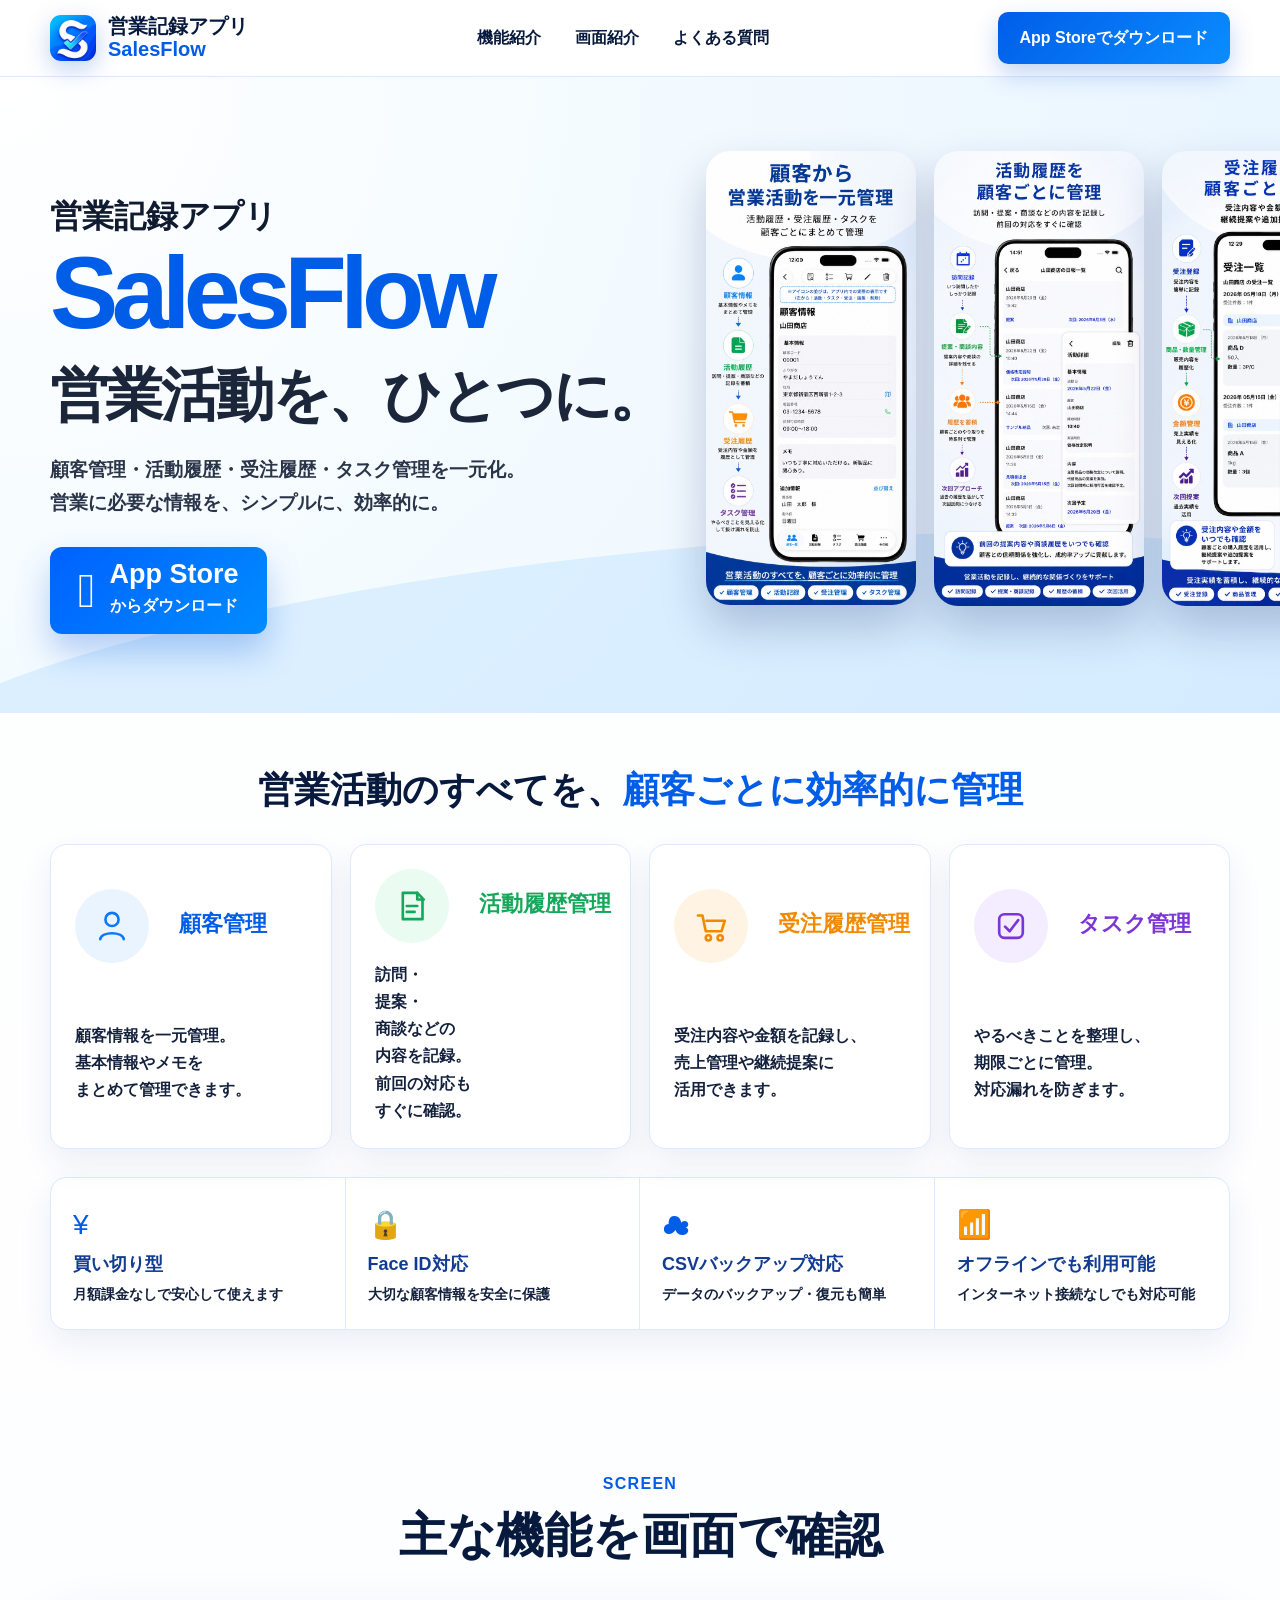
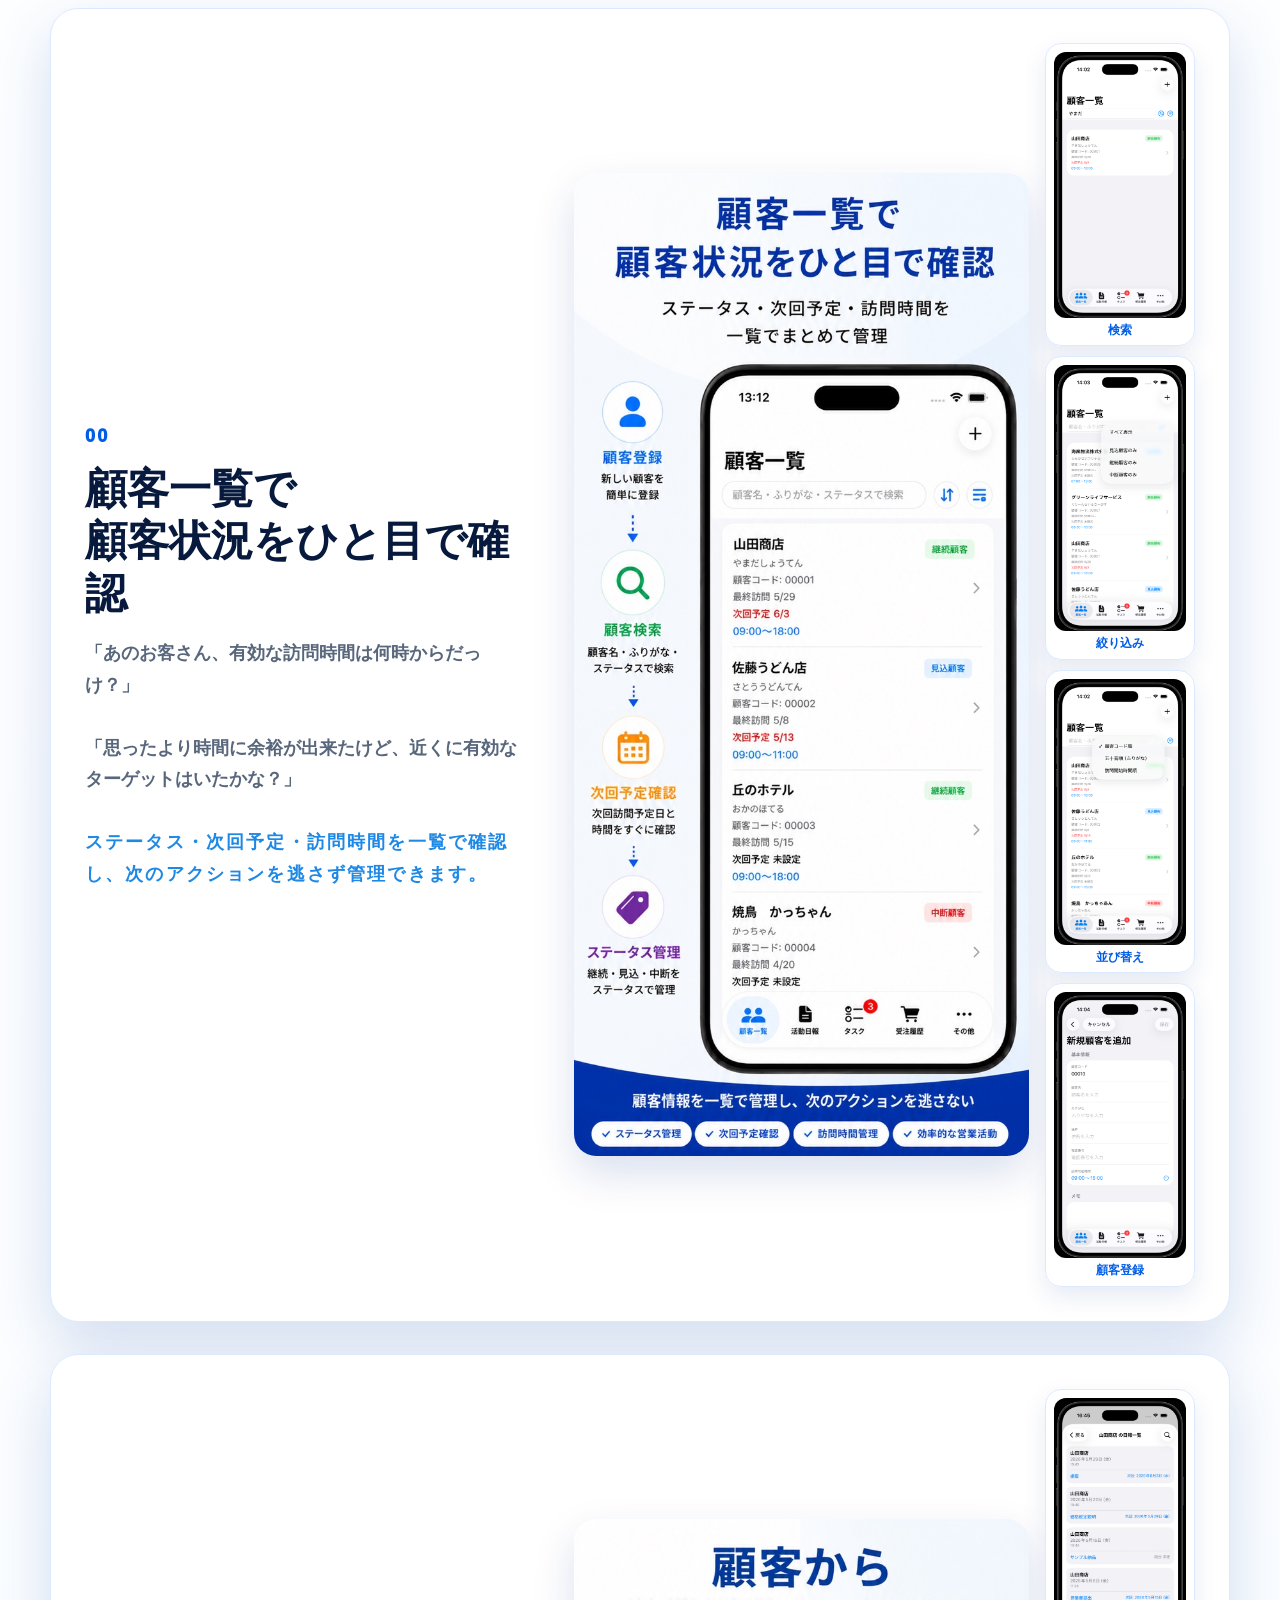
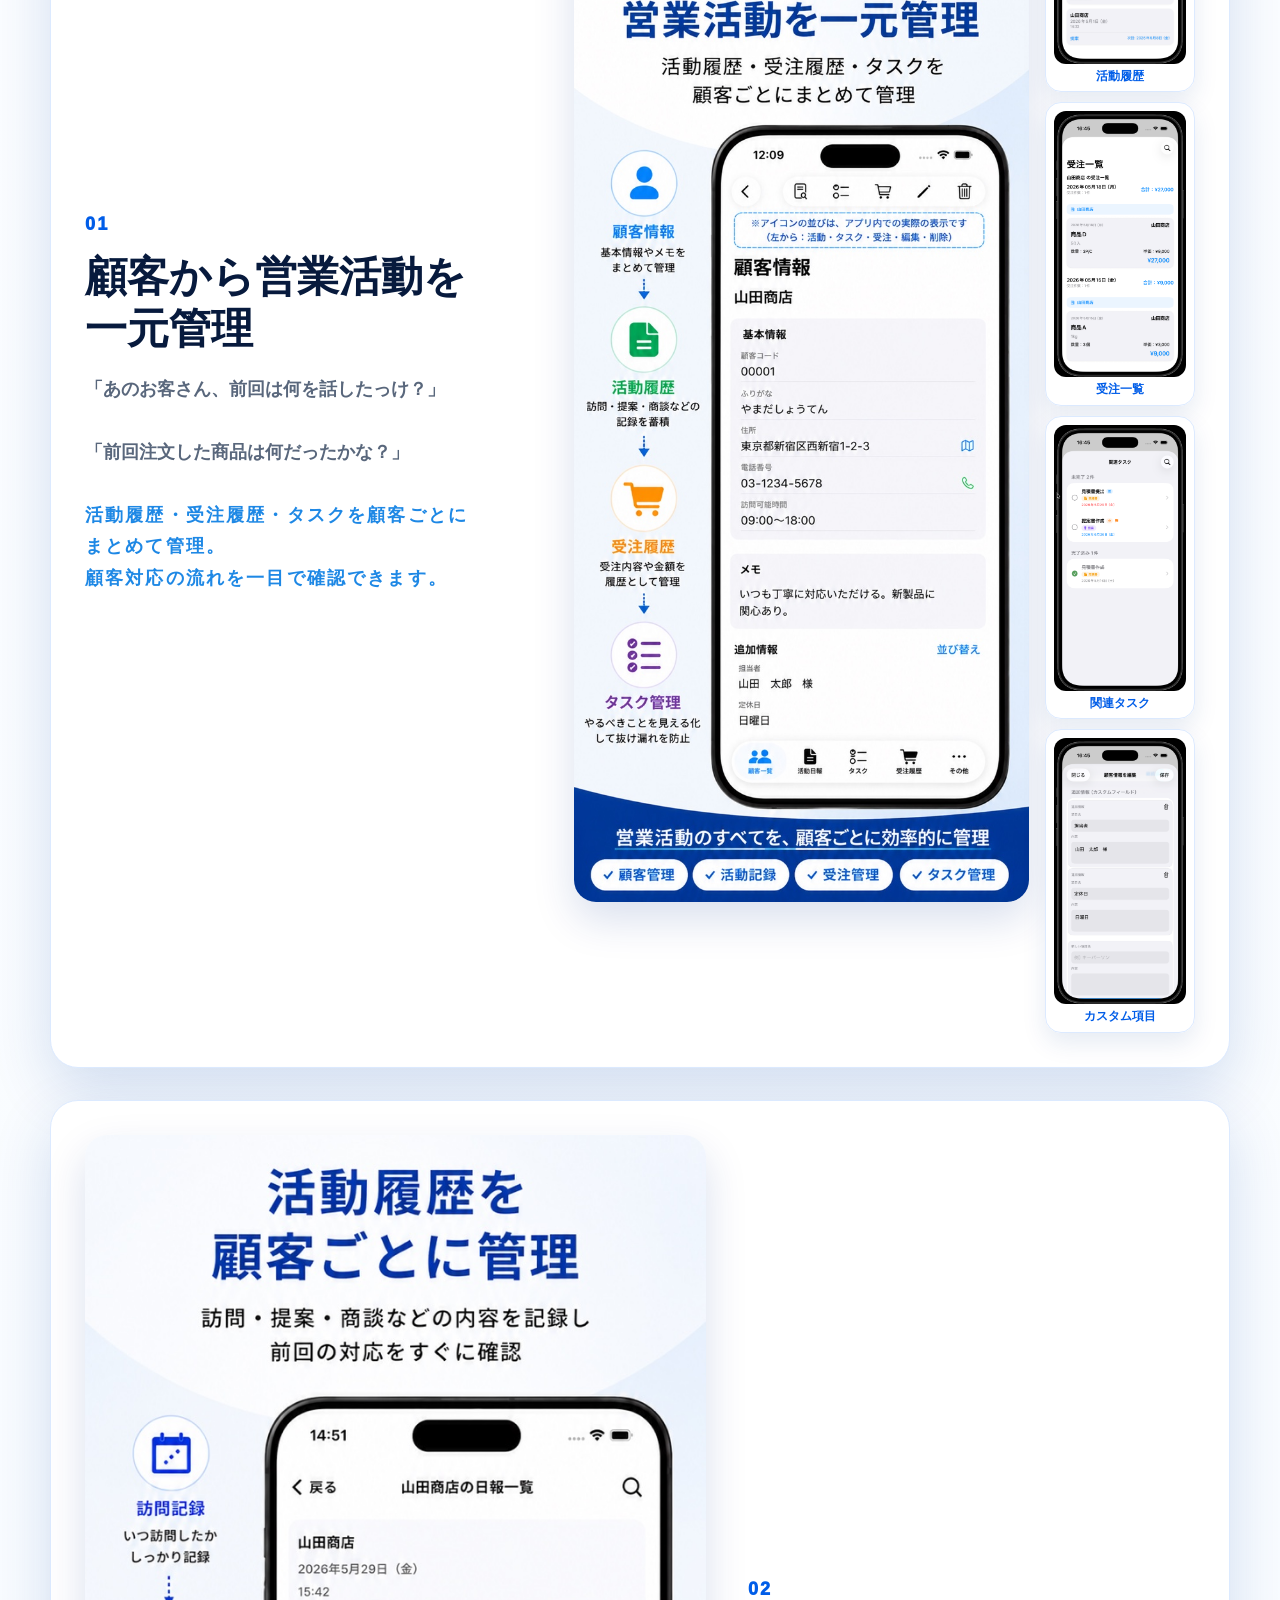
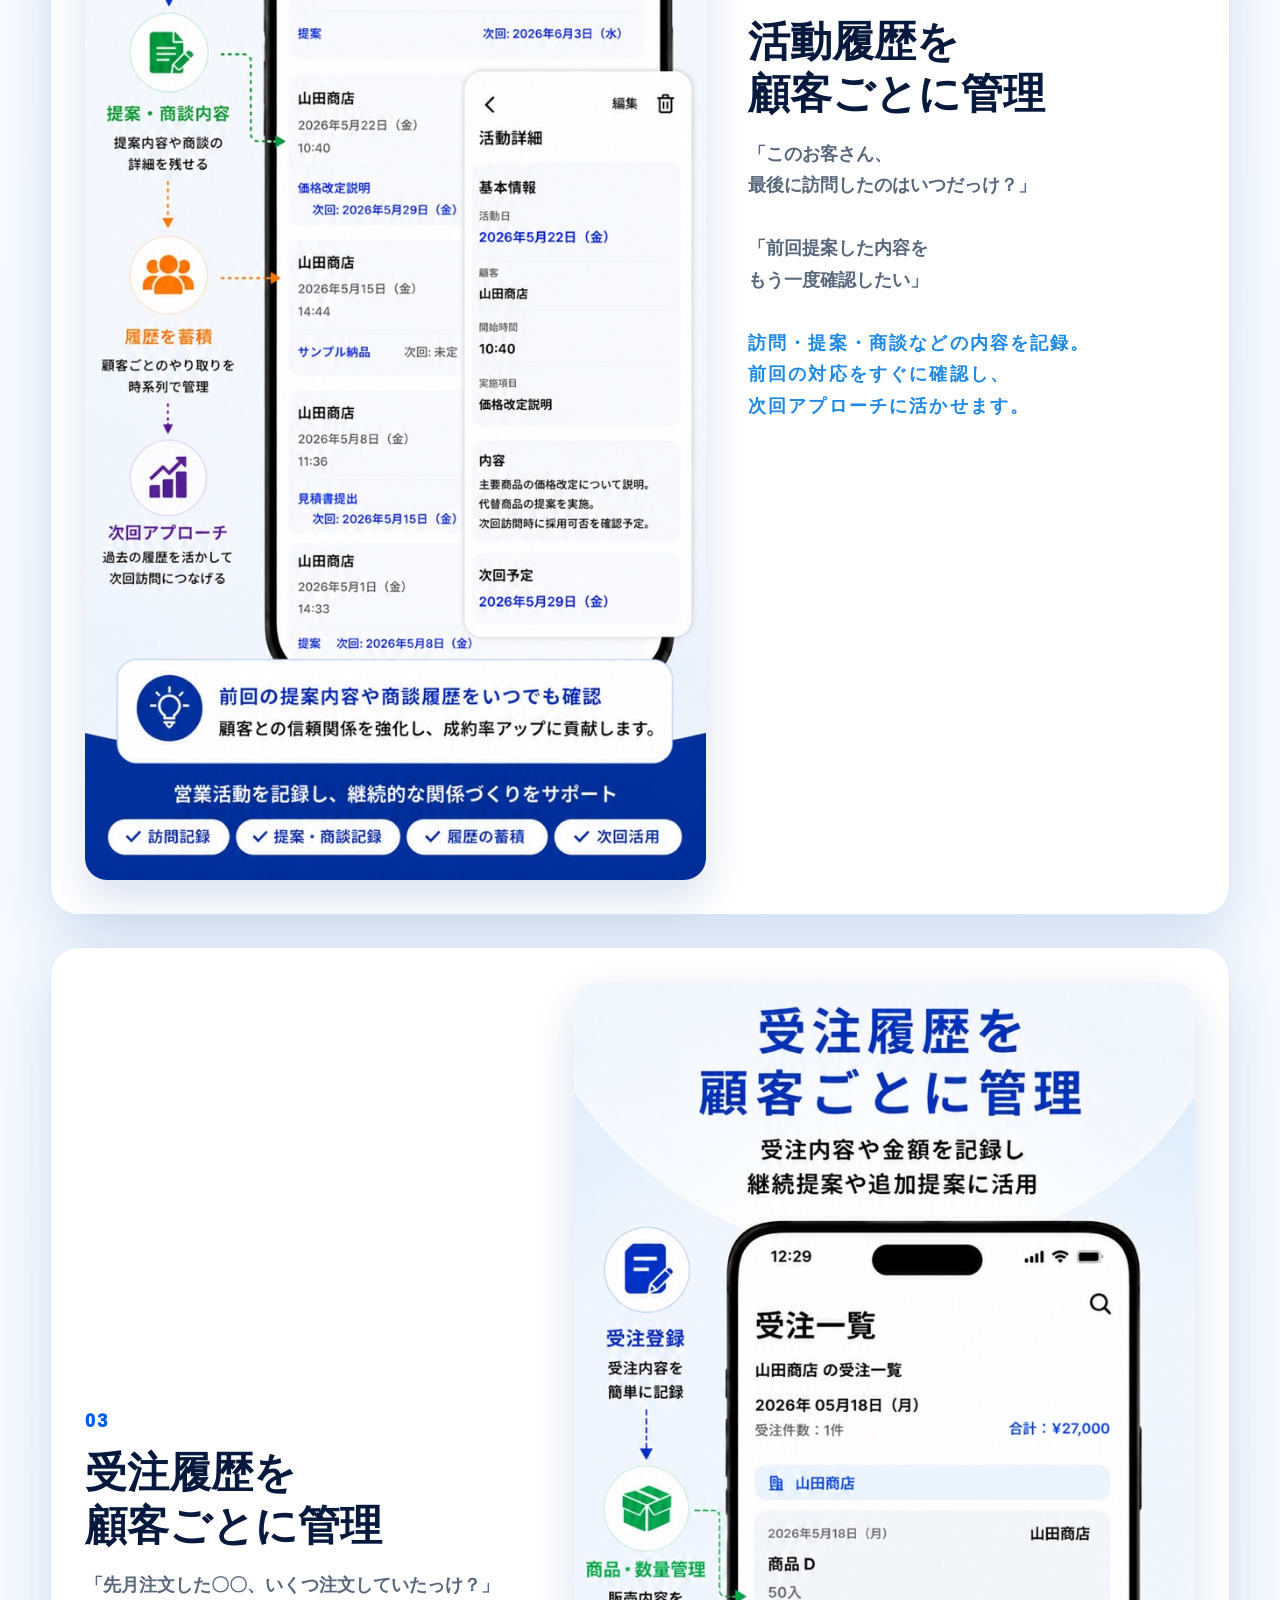
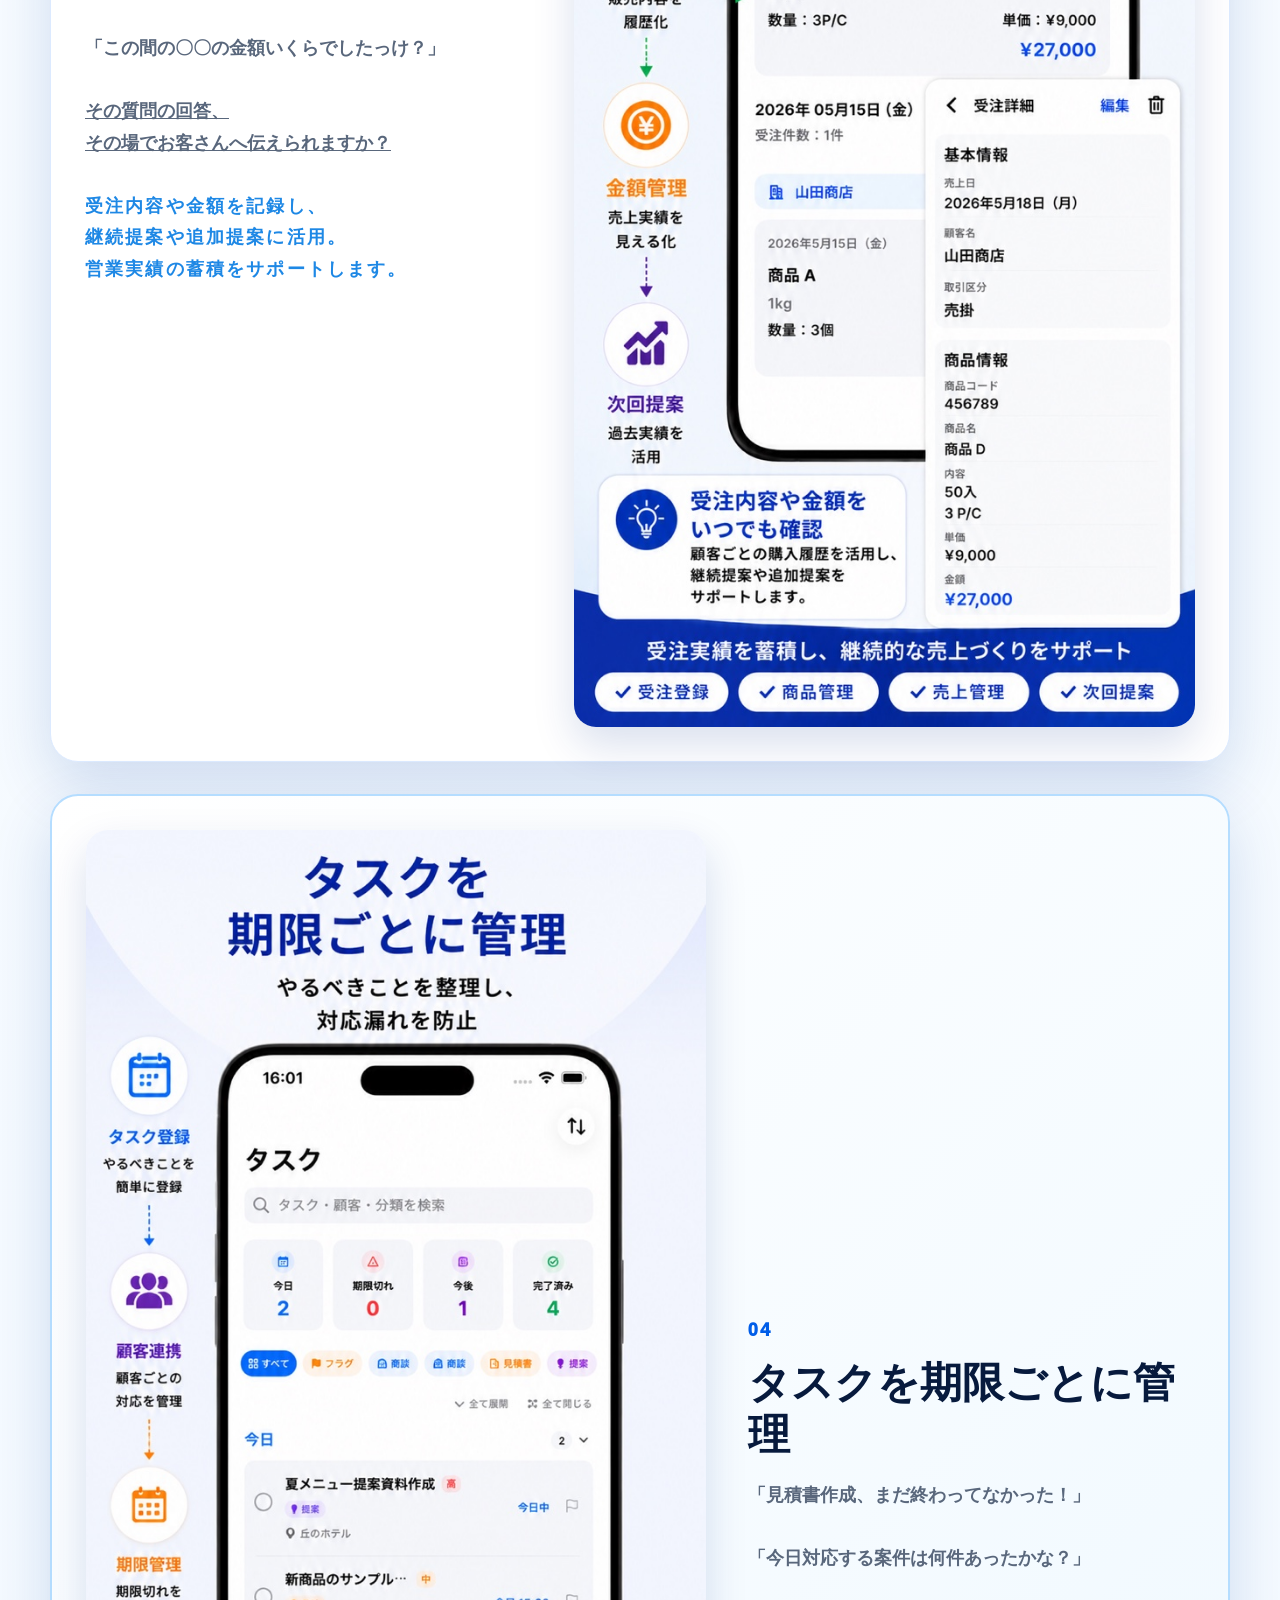
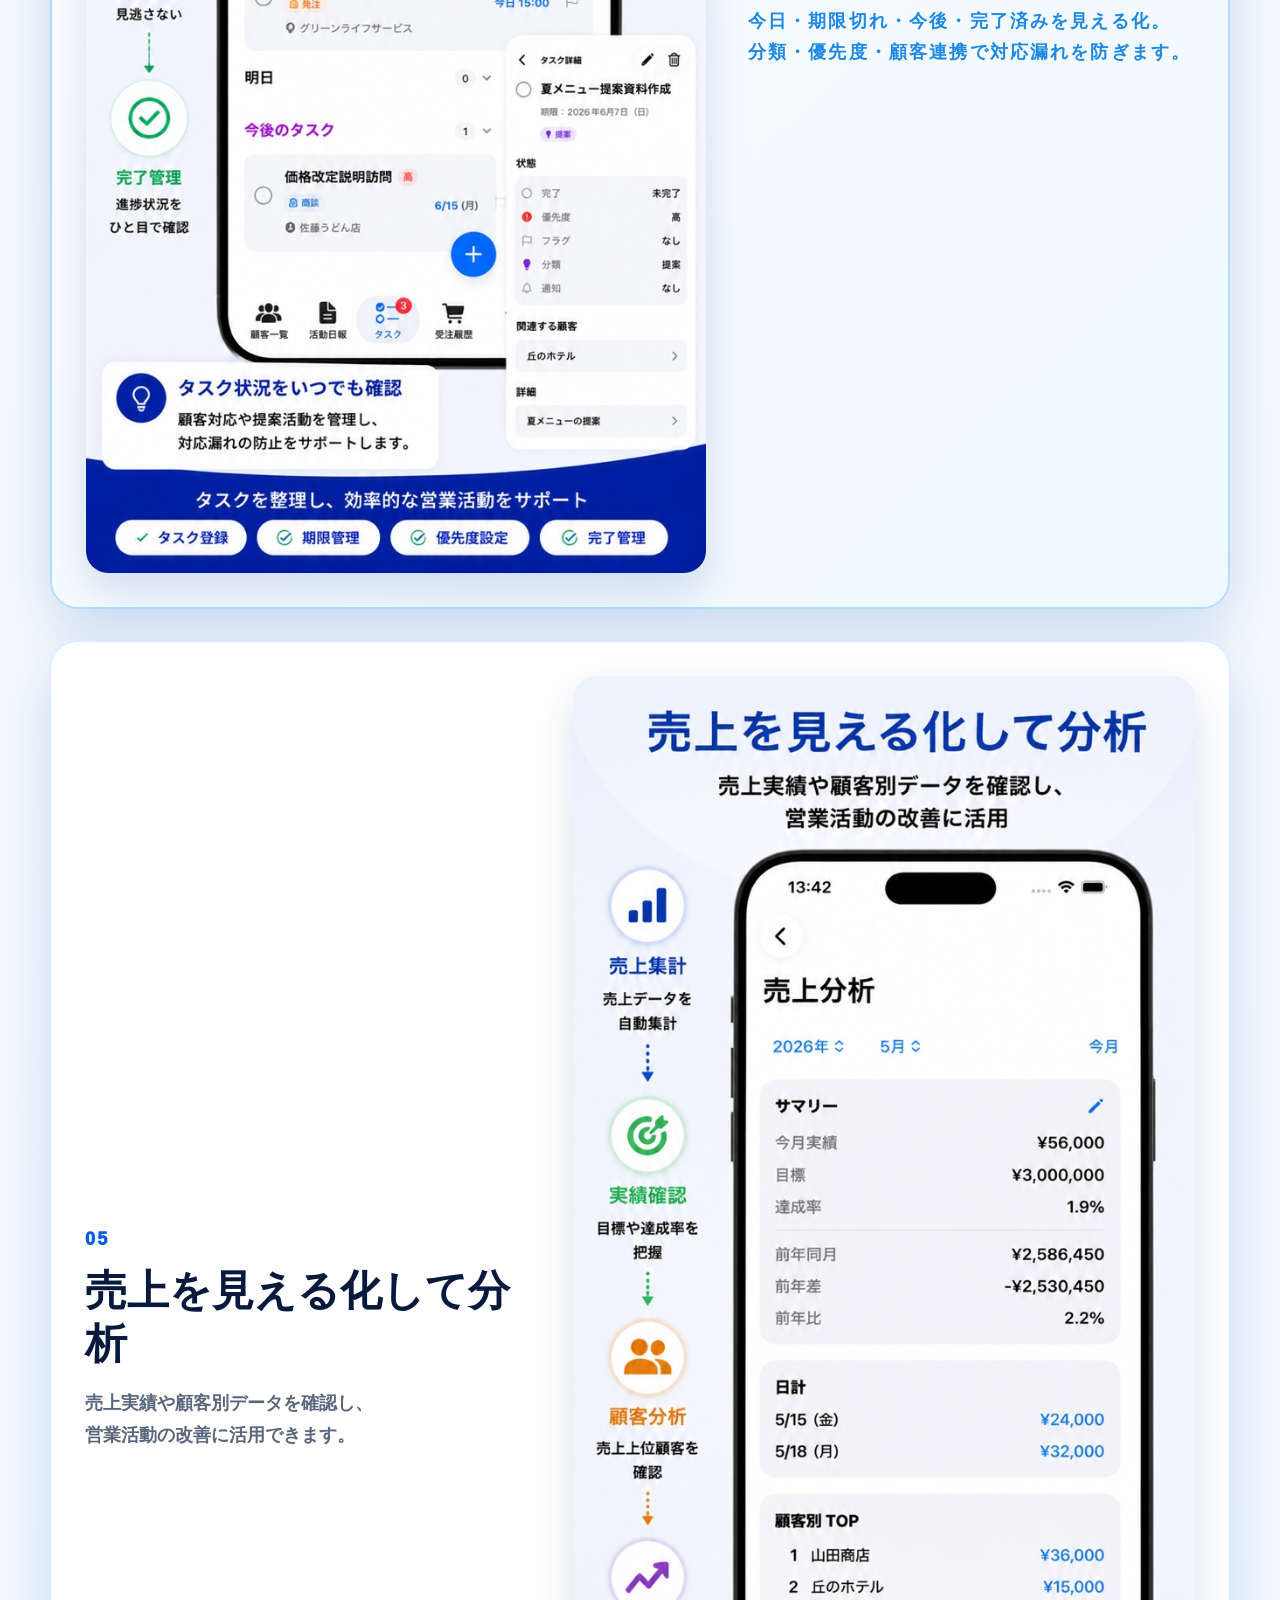
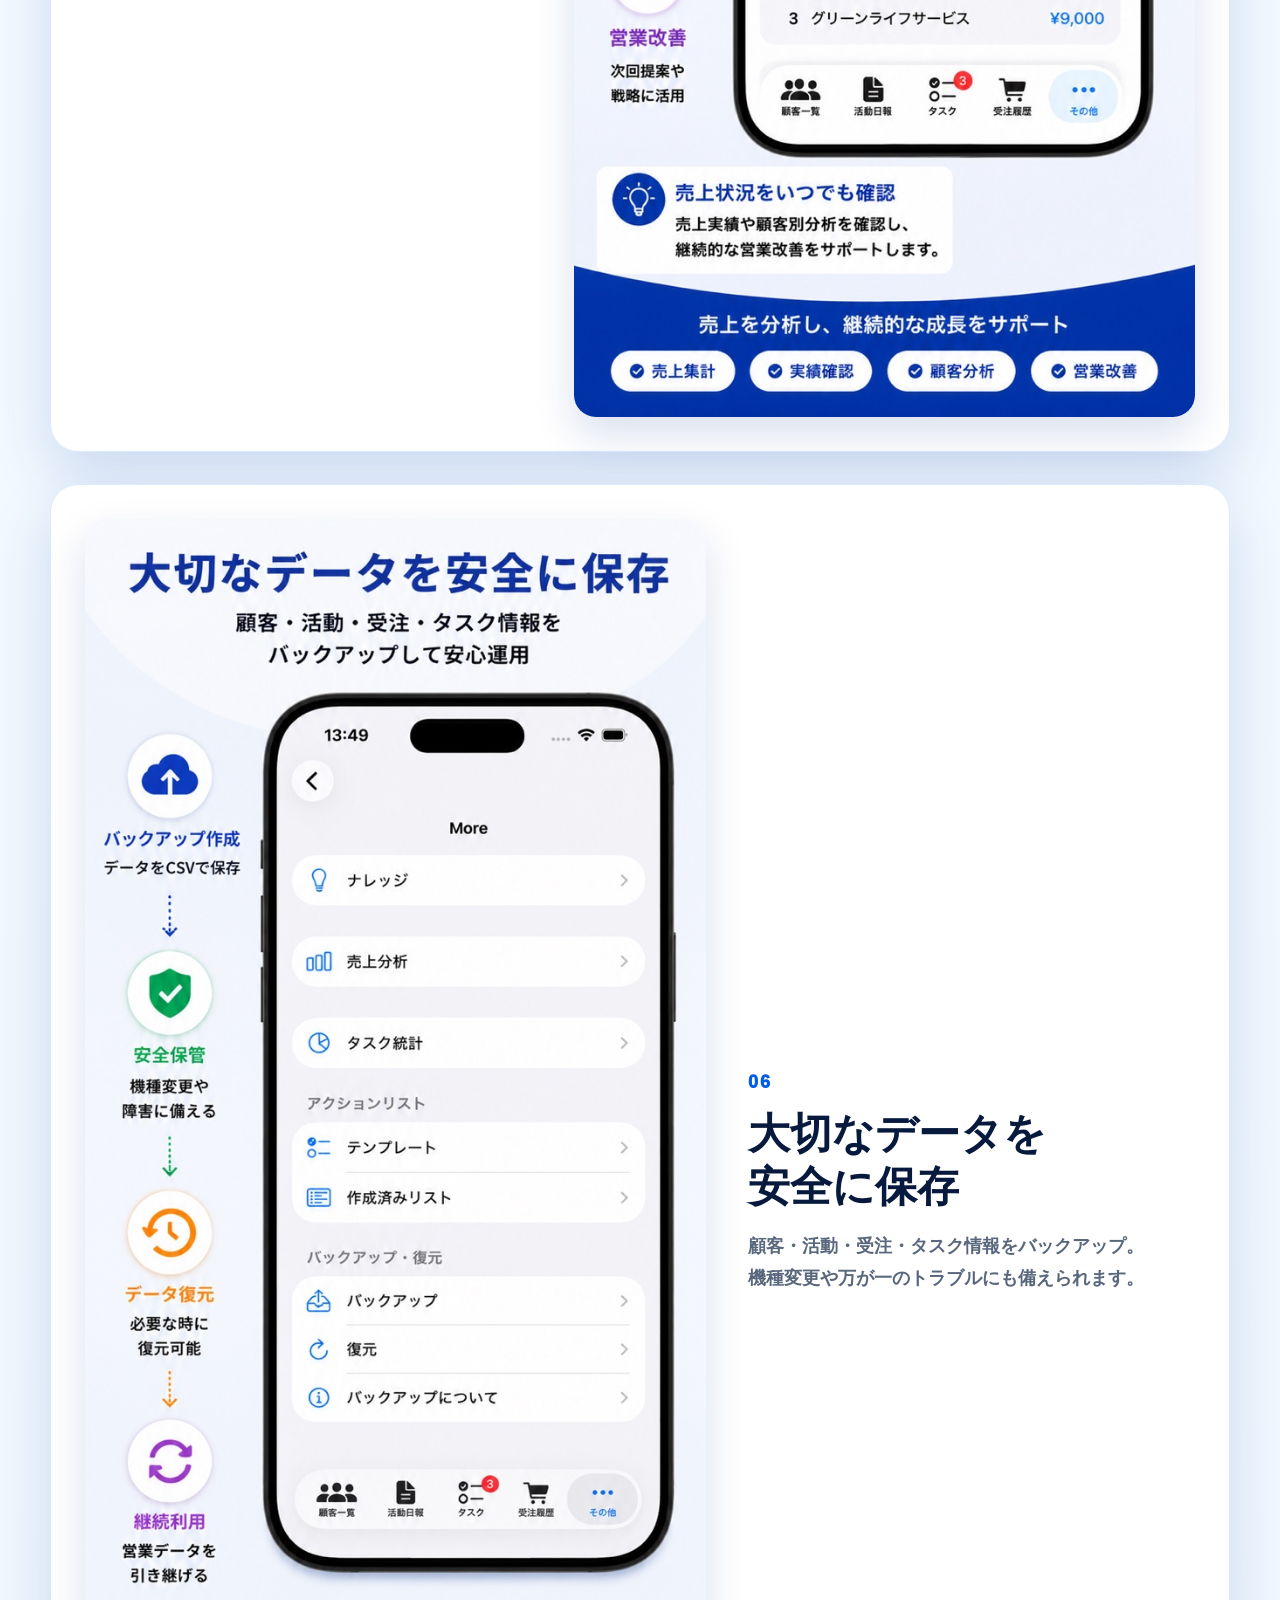
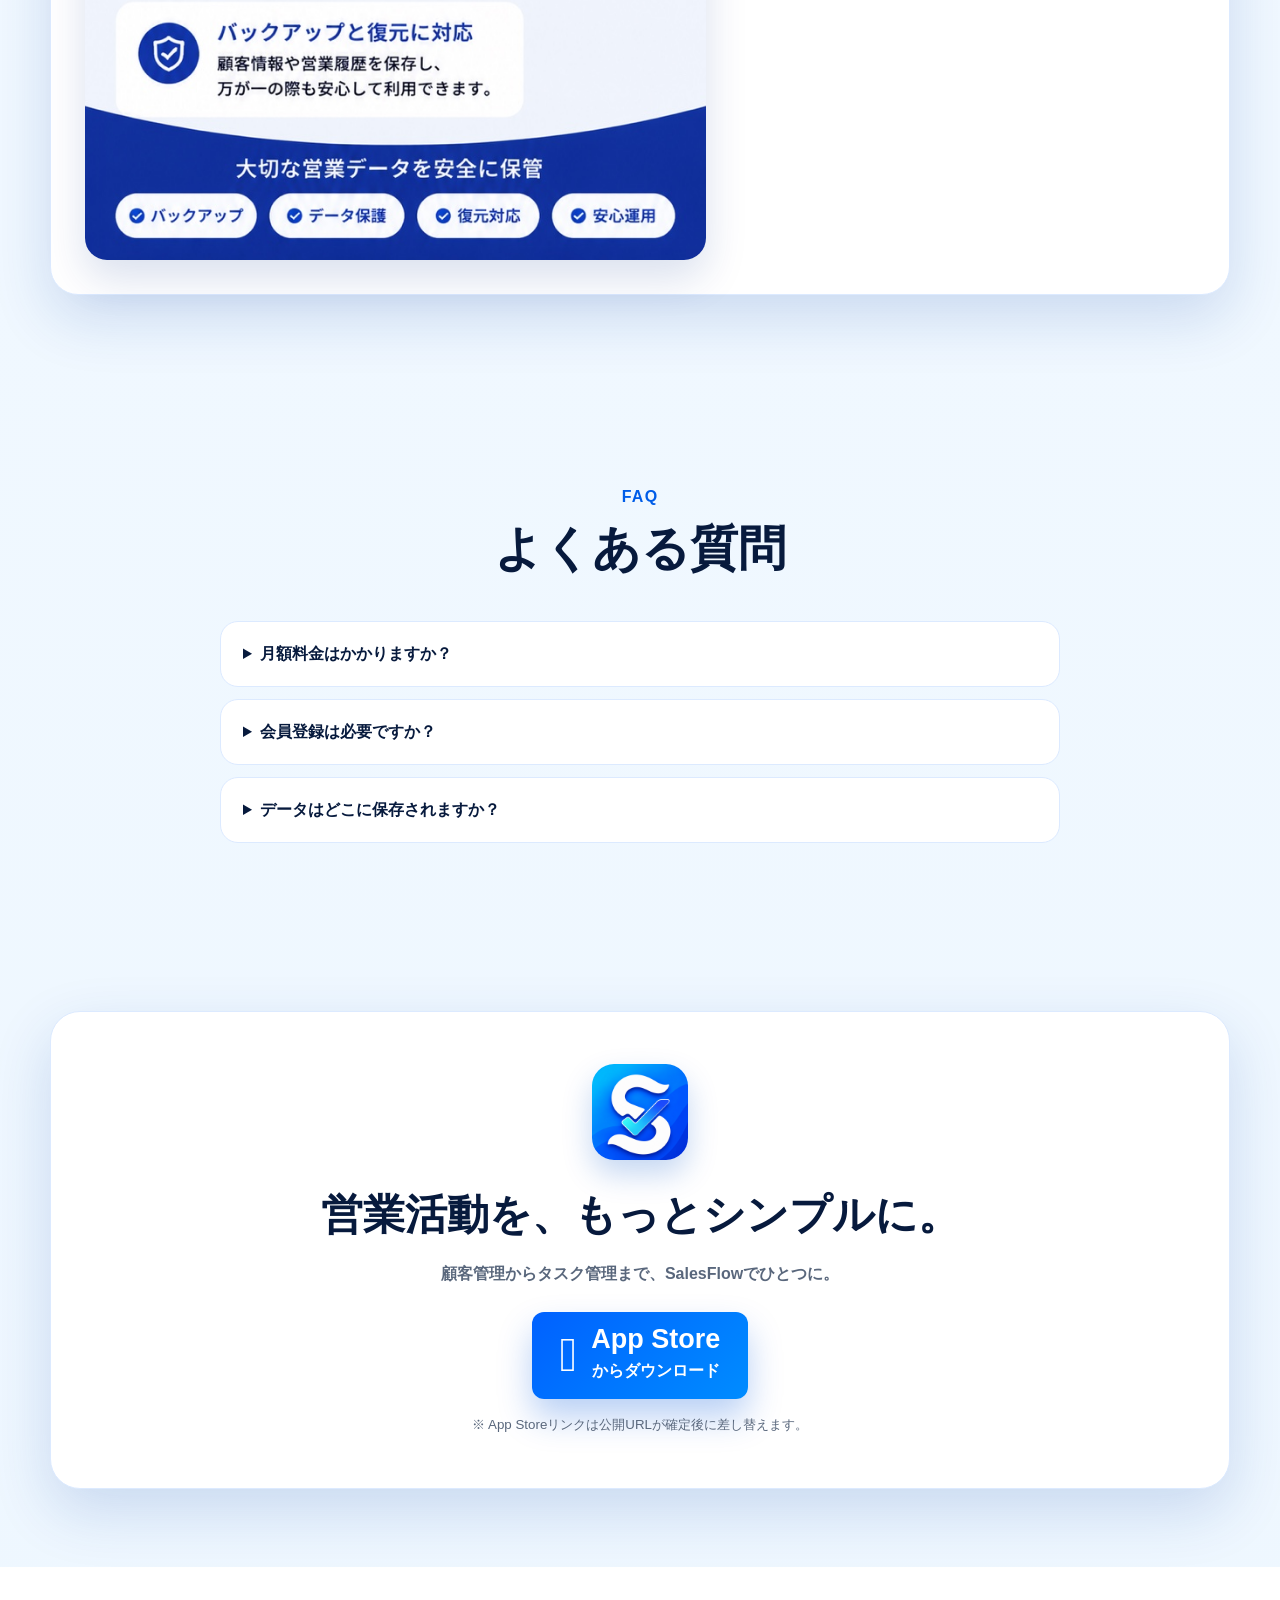
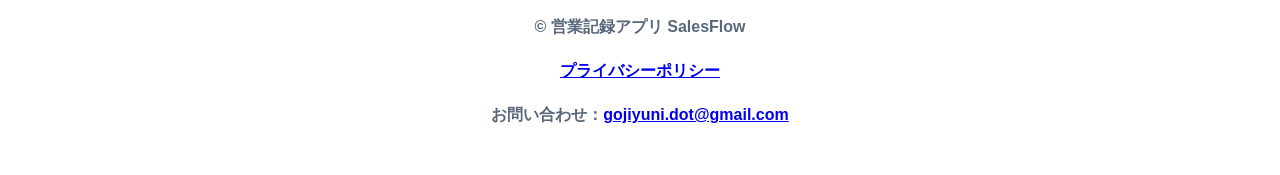
==== index.html @ a403c8ff "Add files via upload" ====
<!DOCTYPE html>
<html lang="ja">
<head>
  <meta charset="UTF-8" />
  <meta name="viewport" content="width=device-width, initial-scale=1.0" />
  <title>営業記録アプリ SalesFlow｜営業活動を、ひとつに。</title>
  <meta name="description" content="営業記録アプリ SalesFlowは、顧客管理・活動履歴・受注履歴・タスク管理・売上分析・バックアップをまとめて管理できる営業支援アプリです。" />
  <link rel="stylesheet" href="style.css" />
</head>
<body>
  <header class="site-header">
    <div class="container header-inner">
      <a href="#top" class="brand">
        <img src="assets/icon.jpg" alt="営業記録アプリ SalesFlow アイコン" class="brand-icon" />
        <span class="brand-title"><span>営業記録アプリ</span><strong>SalesFlow</strong></span>
      </a>
      <nav class="nav">
        <a href="#features">機能紹介</a>
        <a href="#screens">画面紹介</a>
        <a href="#faq">よくある質問</a>
      </nav>
      <a rel="noopener noreferrer" class="header-cta" href="https://apps.apple.com/jp/app/%E5%96%B6%E6%A5%AD%E8%A8%98%E9%8C%B2%E3%82%A2%E3%83%97%E3%83%AA-salesflow/id6761323456" target="_blank" data-appstore-link="1">App Storeでダウンロード</a>
    </div>
  </header>

  <main>
    <section class="hero">
      <div class="container hero-inner">
        <div class="hero-copy">
          <p class="app-label">営業記録アプリ</p>
          <h1>SalesFlow</h1>
          <h2>営業活動を、ひとつに。</h2>
          <p class="lead">
            顧客管理・活動履歴・受注履歴・タスク管理を一元化。<br>
            営業に必要な情報を、シンプルに、効率的に。
          </p>
          <a rel="noopener noreferrer" target="_blank" class="appstore-button" href="https://apps.apple.com/jp/app/%E5%96%B6%E6%A5%AD%E8%A8%98%E9%8C%B2%E3%82%A2%E3%83%97%E3%83%AA-salesflow/id6761323456">
            <span class="apple"></span>
            <span><strong>App Store</strong><br>からダウンロード</span>
          </a>
        </div>

        <div class="device-stage">
          <img src="assets/customer.jpg" alt="顧客管理画面" class="device device-1" />
          <img src="assets/activity.jpg" alt="活動履歴画面" class="device device-2" />
          <img src="assets/order.jpg" alt="受注履歴画面" class="device device-3" />
          <img src="assets/task.jpg" alt="タスク管理画面" class="device device-4" />
        </div>
      </div>
    </section>

    <section class="overview" id="features">
      <div class="container">
        <h2>営業活動のすべてを、<span>顧客ごとに効率的に管理</span></h2>
        <div class="overview-grid">
          <div class="overview-card blue">
            <div class="circle sf-icon customer-icon" aria-hidden="true">
              <svg viewBox="0 0 64 64" role="img">
                <circle cx="32" cy="22" r="10"></circle>
                <path d="M14 52c2.6-12 33.4-12 36 0"></path>
              </svg>
            </div>
            <h3>顧客管理</h3>
            <p>顧客情報を一元管理。<br>基本情報やメモを<br>まとめて管理できます。</p>
          </div>
          <div class="overview-card green">
            <div class="circle sf-icon activity-icon" aria-hidden="true">
              <svg viewBox="0 0 64 64" role="img">
                <path d="M18 12h22l8 8v32H18z"></path>
                <path d="M40 12v10h10"></path>
                <path d="M24 32h16"></path>
                <path d="M24 41h12"></path>
              </svg>
            </div>
            <h3>活動履歴管理</h3>
            <p>訪問・提案・商談などの<br>内容を記録。前回の対応も<br>すぐに確認。</p>
          </div>
          <div class="overview-card orange">
            <div class="circle sf-icon order-icon" aria-hidden="true">
              <svg viewBox="0 0 64 64" role="img">
                <path d="M12 16h7l5 24h24l5-16H25"></path>
                <circle cx="28" cy="50" r="4"></circle>
                <circle cx="46" cy="50" r="4"></circle>
              </svg>
            </div>
            <h3>受注履歴管理</h3>
            <p>受注内容や金額を記録し、<br>売上管理や継続提案に<br>活用できます。</p>
          </div>
          <div class="overview-card purple">
            <div class="circle sf-icon task-icon" aria-hidden="true">
              <svg viewBox="0 0 64 64" role="img">
                <rect x="14" y="14" width="36" height="36" rx="8"></rect>
                <path d="M23 33l7 7 13-17"></path>
              </svg>
            </div>
            <h3>タスク管理</h3>
            <p>やるべきことを整理し、<br>期限ごとに管理。<br>対応漏れを防ぎます。</p>
          </div>
        </div>

        <div class="trust-row">
          <div><span>¥</span><strong>買い切り型</strong><p>月額課金なしで安心して使えます</p></div>
          <div><span>🔒</span><strong>Face ID対応</strong><p>大切な顧客情報を安全に保護</p></div>
          <div><span>☁</span><strong>CSVバックアップ対応</strong><p>データのバックアップ・復元も簡単</p></div>
          <div><span>📶</span><strong>オフラインでも利用可能</strong><p>インターネット接続なしでも対応可能</p></div>
        </div>
      </div>
    </section>

    <section class="screens" id="screens">
      <div class="container">
        <div class="section-title">
          <p>Screen</p>
          <h2>主な機能を画面で確認</h2>
        </div>
        <article class="screen-card">
          <div class="screen-text">
            <span>00</span>
            <h3>顧客一覧で<br>顧客状況をひと目で確認</h3>
            <p>「あのお客さん、有効な訪問時間は何時からだっけ？」<br><br>「思ったより時間に余裕が出来たけど、近くに有効な<br>ターゲットはいたかな？」<br><br><span style="color:#1E88E5;">ステータス・次回予定・訪問時間を一覧で確認し、次のアクションを逃さず管理できます。</span></p>
          </div>
          <div class="screen-visual customer-visual">
            <img class="main-screen" src="assets/00_customer_open.jpeg" alt="顧客一覧で顧客状況をひと目で確認する画面" />
            <div class="supplement-panels" aria-label="顧客一覧の補足画面">
              <figure>
                <a href="assets/customer_search_v20.png" class="lightbox-link" data-caption="顧客検索"><img src="assets/customer_search_v20.png" alt="顧客検索画面" /></a>
                <figcaption>検索</figcaption>
              </figure>
              <figure>
                <a href="assets/customer_filter_v20.png" class="lightbox-link" data-caption="絞り込み"><img src="assets/customer_filter_v20.png" alt="ステータス絞り込み画面" /></a>
                <figcaption>絞り込み</figcaption>
              </figure>
              <figure>
                <a href="assets/customer_sort_v20.png" class="lightbox-link" data-caption="並び替え"><img src="assets/customer_sort_v20.png" alt="並び替え画面" /></a>
                <figcaption>並び替え</figcaption>
              </figure>
              <figure>
                <a href="assets/customer_add_1_v20.png" class="lightbox-link" data-caption="顧客登録"><img src="assets/customer_add_1_v20.png" alt="新規顧客登録画面" /></a>
                <figcaption>顧客登録</figcaption>
              </figure>
            </div>
          </div>
        </article>


        <article class="screen-card">
          <div class="screen-text">
            <span>01</span>
            <h3>顧客から営業活動を<br>一元管理</h3>
            <p>「あのお客さん、前回は何を話したっけ？」<br><br>
「前回注文した商品は何だったかな？」<br><br>
<span style="color:#1E88E5;">活動履歴・受注履歴・タスクを顧客ごとに<br>まとめて管理。<br>
顧客対応の流れを一目で確認できます。</span></p>
          </div>
          <div class="screen-visual customer-visual">
            <img class="main-screen" src="assets/customer.jpg" alt="顧客管理の紹介画像" />
            <div class="supplement-panels" aria-label="顧客管理の補足画面">
              <figure>
                <a href="assets/detail_activity_v21.png" class="lightbox-link" data-caption="活動履歴"><img src="assets/detail_activity_v21.png" alt="活動履歴画面" /></a>
                <figcaption>活動履歴</figcaption>
              </figure>
              <figure>
                <a href="assets/detail_order_v21.png" class="lightbox-link" data-caption="受注一覧"><img src="assets/detail_order_v21.png" alt="受注一覧画面" /></a>
                <figcaption>受注一覧</figcaption>
              </figure>
              <figure>
                <a href="assets/detail_task_v21.png" class="lightbox-link" data-caption="関連タスク"><img src="assets/detail_task_v21.png" alt="関連タスク画面" /></a>
                <figcaption>関連タスク</figcaption>
              </figure>
              <figure>
                <a href="assets/detail_custom_v21.png" class="lightbox-link" data-caption="カスタム項目"><img src="assets/detail_custom_v21.png" alt="カスタム項目画面" /></a>
                <figcaption>カスタム項目</figcaption>
              </figure>
            </div>
          </div>
        </article>

        <article class="screen-card reverse">
          <div class="screen-text">
            <span>02</span>
            <h3>活動履歴を<br>顧客ごとに管理</h3>
            <p>「このお客さん、<br>最後に訪問したのはいつだっけ？」<br><br>
「前回提案した内容を<br>もう一度確認したい」<br><br>
<span style="color:#1E88E5;">訪問・提案・商談などの内容を記録。<br>
前回の対応をすぐに確認し、<br>
次回アプローチに活かせます。</span></p>
          </div>
          <img src="assets/activity.jpg" alt="活動履歴の紹介画像" />
        </article>

        <article class="screen-card">
          <div class="screen-text">
            <span>03</span>
            <h3>受注履歴を<br>顧客ごとに管理</h3>
            <p>「先月注文した〇〇、いくつ注文していたっけ？」<br><br>
「この間の〇〇の金額いくらでしたっけ？」<br><br>
<u>その質問の回答、<br>その場でお客さんへ伝えられますか？</u><br><br>
<span style="color:#1E88E5;">受注内容や金額を記録し、<br>継続提案や追加提案に活用。<br>
営業実績の蓄積をサポートします。</span></p>
          </div>
          <img src="assets/order.jpg" alt="受注履歴の紹介画像" />
        </article>

        <article class="screen-card reverse highlight">
          <div class="screen-text">
            <span>04</span>
            <h3>タスクを期限ごとに管理</h3>
            <p>「見積書作成、まだ終わってなかった！」<br><br>
「今日対応する案件は何件あったかな？」<br><br>
<span style="color:#1E88E5;">今日・期限切れ・今後・完了済みを見える化。<br>
分類・優先度・顧客連携で対応漏れを防ぎます。</span></p>
          </div>
          <img src="assets/task.jpg" alt="タスク管理の紹介画像" />
        </article>

        <article class="screen-card">
          <div class="screen-text">
            <span>05</span>
            <h3>売上を見える化して分析</h3>
            <p>売上実績や顧客別データを確認し、<br>営業活動の改善に活用できます。</p>
          </div>
          <img src="assets/dashboard.jpg" alt="売上分析の紹介画像" />
        </article>

        <article class="screen-card reverse">
          <div class="screen-text">
            <span>06</span>
            <h3>大切なデータを<br>安全に保存</h3>
            <p>顧客・活動・受注・タスク情報をバックアップ。<br>機種変更や万が一のトラブルにも備えられます。</p>
          </div>
          <img src="assets/backup.jpg" alt="バックアップと復元の紹介画像" />
        </article>
      </div>
    </section>

    <section class="faq" id="faq">
      <div class="container narrow">
        <div class="section-title">
          <p>FAQ</p>
          <h2>よくある質問</h2>
        </div>
        <details>
          <summary>月額料金はかかりますか？</summary>
          <p>買い切り型のため、月額料金は不要です。</p>
        </details>
        <details>
          <summary>会員登録は必要ですか？</summary>
          <p>不要です。アプリを購入後、すぐに利用できます。</p>
        </details>
        <details>
          <summary>データはどこに保存されますか？</summary>
          <p>端末内保存方式を採用しています。<br><br>顧客情報や活動履歴などのデータはお使いのiPhone内に保存され、<br>外部サーバーへ送信されることはありません。<br><br>また、CSV形式でのバックアップ・復元にも対応しているため、<br>機種変更や万が一のトラブルにも備えられます。。</p>
        </details>
      </div>
    </section>

    <section class="download" id="download">
      <div class="container">
        <div class="download-box">
          <img src="assets/icon.jpg" alt="営業記録アプリ SalesFlow アイコン" />
          <h2>営業活動を、もっとシンプルに。</h2>
          <p>顧客管理からタスク管理まで、SalesFlowでひとつに。</p>
          <a rel="noopener noreferrer" target="_blank" class="appstore-button" href="https://apps.apple.com/jp/app/%E5%96%B6%E6%A5%AD%E8%A8%98%E9%8C%B2%E3%82%A2%E3%83%97%E3%83%AA-salesflow/id6761323456">
            <span class="apple"></span>
            <span><strong>App Store</strong><br>からダウンロード</span>
          </a>
          <small>※ App Storeリンクは公開URLが確定後に差し替えます。</small>
        </div>
      </div>
    </section>
  </main>

  <footer class="site-footer">
    <p>© 営業記録アプリ SalesFlow</p>
  
<div class="footer-links">
  <p><a href="https://app.notion.com/p/e6546415f04847a0a3fa050c0c501483" target="_blank" rel="noopener noreferrer">プライバシーポリシー</a></p>
  <p>お問い合わせ：<a href="mailto:gojiyuni.dot@gmail.com">gojiyuni.dot@gmail.com</a></p>
</div>

</footer>

  <div class="lightbox" id="imageLightbox" aria-hidden="true">
    <button class="lightbox-close" type="button" aria-label="閉じる">×</button>
    <img src="" alt="" class="lightbox-image" />
    <p class="lightbox-caption"></p>
  </div>
  <script>
    document.querySelectorAll('.lightbox-link').forEach(function(link) {
      link.addEventListener('click', function(event) {
        event.preventDefault();
        const lightbox = document.getElementById('imageLightbox');
        const image = lightbox.querySelector('.lightbox-image');
        const caption = lightbox.querySelector('.lightbox-caption');
        image.src = this.href;
        image.alt = this.querySelector('img').alt;
        caption.textContent = this.dataset.caption || '';
        lightbox.classList.add('is-open');
        lightbox.setAttribute('aria-hidden', 'false');
      });
    });

    document.getElementById('imageLightbox').addEventListener('click', function(event) {
      if (event.target.id === 'imageLightbox' || event.target.classList.contains('lightbox-close')) {
        this.classList.remove('is-open');
        this.setAttribute('aria-hidden', 'true');
        this.querySelector('.lightbox-image').src = '';
      }
    });

    document.addEventListener('keydown', function(event) {
      if (event.key === 'Escape') {
        const lightbox = document.getElementById('imageLightbox');
        lightbox.classList.remove('is-open');
        lightbox.setAttribute('aria-hidden', 'true');
        lightbox.querySelector('.lightbox-image').src = '';
      }
    });
  </script>

</body>
</html>
---- style.css ----
*{box-sizing:border-box}
:root{--blue:#005de8;--blue2:#0b8dff;--deep:#071a3d;--text:#14213d;--muted:#59677c;--line:#dceaff;--bg:#f5faff;--shadow:0 22px 60px rgba(0,63,160,.16)}
html{scroll-behavior:smooth}
body{margin:0;font-family:-apple-system,BlinkMacSystemFont,"Hiragino Sans","Yu Gothic","YuGothic","Noto Sans JP",sans-serif;color:var(--text);background:linear-gradient(180deg,#fff 0%,#eef7ff 100%);line-height:1.75}
img{max-width:100%;display:block}
.container{width:min(1180px,calc(100% - 44px));margin:0 auto}
.narrow{width:min(840px,calc(100% - 44px))}
.site-header{position:sticky;top:0;z-index:10;background:rgba(255,255,255,.92);backdrop-filter:blur(18px);border-bottom:1px solid var(--line)}
.header-inner{height:76px;display:flex;align-items:center;justify-content:space-between;gap:24px}
.brand{display:flex;align-items:center;gap:12px;text-decoration:none;color:var(--deep);font-size:20px;font-weight:900;white-space:nowrap}
.brand strong{color:var(--blue)}
.brand-icon{width:46px;height:46px;border-radius:11px;box-shadow:0 8px 24px rgba(0,80,200,.25)}
.nav{display:flex;gap:34px;font-weight:800}
.nav a{text-decoration:none;color:var(--deep)}
.header-cta{background:linear-gradient(135deg,var(--blue),var(--blue2));color:#fff;text-decoration:none;font-weight:900;padding:12px 22px;border-radius:10px;box-shadow:0 10px 24px rgba(0,80,210,.24);white-space:nowrap}
.hero{position:relative;overflow:hidden;padding:74px 0 42px;background:radial-gradient(circle at 0 0,#fff 0%,#f4fbff 42%,#e7f4ff 100%)}
.hero::after{content:"";position:absolute;left:-10%;right:-10%;bottom:-130px;height:290px;background:rgba(190,225,255,.46);border-radius:50% 50% 0 0;transform:rotate(-6deg)}
.hero-inner{position:relative;z-index:1;display:grid;grid-template-columns:.82fr 1.18fr;align-items:center;gap:42px;min-height:520px}
.app-label{font-size:32px;font-weight:900;margin:0;color:#101b2f}
.hero h1{font-size:clamp(66px,8vw,108px);line-height:.95;margin:0 0 22px;color:var(--blue);letter-spacing:-.065em}
.hero h2{font-size:clamp(38px,4.6vw,58px);line-height:1.1;margin:0 0 26px;color:#1b263b;letter-spacing:-.045em}
.lead{font-size:19px;font-weight:700;color:#2a354a;margin:0 0 28px}
.appstore-button{display:inline-flex;align-items:center;gap:14px;background:linear-gradient(135deg,#0061ff,#008cff);color:#fff;text-decoration:none;border-radius:12px;padding:14px 28px;font-weight:800;box-shadow:0 18px 34px rgba(0,86,220,.28)}
.appstore-button .apple{font-size:35px;line-height:1}
.appstore-button strong{font-size:27px;line-height:1}
.device-stage{position:relative;height:520px}
.device{position:absolute;width:210px;border-radius:24px;box-shadow:0 22px 46px rgba(0,25,85,.22);background:#fff}
.device-1{left:0;top:18px;z-index:2}
.device-2{left:190px;top:0;z-index:3}
.device-3{left:380px;top:28px;z-index:4}
.device-4{right:0;top:42px;z-index:5;width:230px}
.overview{position:relative;z-index:2;padding:54px 0 62px;background:rgba(255,255,255,.72)}
.overview h2{text-align:center;font-size:36px;line-height:1.25;margin:0 0 32px;color:var(--deep)}
.overview h2 span{color:var(--blue)}
.overview-grid{display:grid;grid-template-columns:repeat(4,1fr);gap:18px;margin-bottom:28px}
.overview-card{background:#fff;border:1px solid var(--line);border-radius:16px;padding:24px;display:grid;grid-template-columns:84px 1fr;gap:16px;align-items:center;box-shadow:0 14px 34px rgba(0,54,140,.08)}
.circle{width:74px;height:74px;border-radius:50%;display:grid;place-items:center;font-size:34px;background:#edf6ff}
.overview-card h3{margin:0 0 4px;font-size:22px;color:var(--blue)}
.overview-card p{margin:0;font-weight:700;font-size:14px;line-height:1.7}
.green h3{color:#15a85a}.orange h3{color:#f28a00}.purple h3{color:#7c35d6}
.trust-row{display:grid;grid-template-columns:repeat(4,1fr);gap:0;background:#fff;border:1px solid var(--line);border-radius:16px;box-shadow:0 14px 34px rgba(0,54,140,.08);overflow:hidden}
.trust-row div{padding:22px;border-right:1px solid var(--line)}
.trust-row div:last-child{border-right:none}
.trust-row span{font-size:28px;color:var(--blue)}
.trust-row strong{display:block;color:#123b92;font-size:18px}
.trust-row p{margin:2px 0 0;font-weight:700;font-size:14px}
.screens,.video-section,.faq,.download{padding:78px 0}
.section-title{text-align:center;margin-bottom:42px}
.section-title p,.mini{margin:0 0 8px;color:var(--blue);font-weight:900;letter-spacing:.08em;text-transform:uppercase}
.section-title h2{font-size:clamp(32px,4vw,48px);line-height:1.25;margin:0;color:var(--deep)}
.screen-card{display:grid;grid-template-columns:.72fr 1fr;gap:42px;align-items:center;background:#fff;border:1px solid var(--line);border-radius:28px;padding:34px;margin-bottom:32px;box-shadow:var(--shadow)}
.screen-card.reverse{grid-template-columns:1fr .72fr}
.screen-card.reverse .screen-text{order:2}.screen-card.reverse img{order:1}
.screen-card.highlight{background:linear-gradient(135deg,#fff,#eef8ff);border:2px solid #b5ddff}
.screen-text span{color:var(--blue);font-size:18px;font-weight:950;letter-spacing:.12em}
.screen-text h3{font-size:clamp(28px,3.5vw,42px);line-height:1.25;margin:10px 0 14px;color:var(--deep)}
.screen-text p{font-size:18px;color:var(--muted);font-weight:700}
.screen-card img{border-radius:22px;box-shadow:0 18px 42px rgba(0,50,140,.15)}
.video-box{display:grid;grid-template-columns:.8fr 1.2fr;gap:32px;align-items:center;background:linear-gradient(135deg,#004dd1,#0aa6ff);color:#fff;border-radius:28px;padding:42px;box-shadow:var(--shadow)}
.video-box h2{font-size:40px;line-height:1.25;margin:0 0 12px}
.video-box p{font-weight:700}
.video-placeholder{min-height:280px;background:rgba(255,255,255,.14);border:1px solid rgba(255,255,255,.35);border-radius:22px;display:grid;place-items:center;text-align:center}
.video-placeholder span{width:74px;height:74px;border-radius:50%;background:#fff;color:var(--blue);display:grid;place-items:center;font-size:28px;margin:0 auto 12px}
details{background:#fff;border:1px solid var(--line);border-radius:18px;padding:18px 22px;margin-bottom:12px}
summary{font-weight:900;color:var(--deep);cursor:pointer}
details p{margin:12px 0 0;color:var(--muted);font-weight:700}
.download-box{text-align:center;background:#fff;border:1px solid var(--line);border-radius:30px;padding:52px 24px;box-shadow:var(--shadow)}
.download-box img{width:96px;height:96px;border-radius:22px;margin:0 auto 18px;box-shadow:0 14px 30px rgba(0,80,200,.23)}
.download-box h2{font-size:42px;margin:0 0 8px;color:var(--deep)}
.download-box p{margin:0 0 24px;color:var(--muted);font-weight:800}
.download-box small{display:block;margin-top:14px;color:var(--muted)}
.site-footer{text-align:center;padding:30px;color:var(--muted);background:#fff;font-weight:700}
@media(max-width:1050px){.nav{display:none}.hero-inner{grid-template-columns:1fr}.device-stage{height:560px}.device-1{left:4%}.device-2{left:25%}.device-3{left:46%}.device-4{right:4%}.overview-grid,.trust-row{grid-template-columns:1fr 1fr}.screen-card,.screen-card.reverse,.video-box{grid-template-columns:1fr}.screen-card.reverse .screen-text,.screen-card.reverse img{order:initial}}
@media(max-width:620px){.container{width:min(100% - 24px,1180px)}.header-inner{height:66px}.brand span{font-size:14px}.brand-icon{width:38px;height:38px}.header-cta{font-size:12px;padding:8px 10px}.hero{padding-top:42px}.hero-inner{gap:22px}.app-label{font-size:23px}.hero h1{font-size:56px}.hero h2{font-size:33px}.lead{font-size:16px}.device-stage{height:590px}.device{width:170px}.device-1{left:0;top:0}.device-2{left:28%;top:35px}.device-3{left:8%;top:260px}.device-4{right:0;top:230px;width:185px}.overview-grid,.trust-row{grid-template-columns:1fr}.overview-card{grid-template-columns:72px 1fr}.trust-row div{border-right:none;border-bottom:1px solid var(--line)}.screen-card{padding:18px;border-radius:22px}.screens,.video-section,.faq,.download{padding:54px 0}.video-box,.download-box{padding:28px 18px;border-radius:22px}.video-box h2,.download-box h2{font-size:30px}}


/* ===== V4 partial fixes based on V3 only ===== */

/* ② トップ画面のスマホ画像4枚を整列表示（画像は変更しない） */
.device-stage{
  display: flex;
  align-items: flex-start;
  justify-content: flex-end;
  gap: 14px;
  height: 520px;
}

.device{
  position: static;
  width: 23%;
  max-width: 210px;
  height: auto;
  object-fit: cover;
  object-position: top;
}

.device-1,
.device-2,
.device-3,
.device-4{
  left: auto;
  right: auto;
  top: auto;
  z-index: auto;
}

/* ③ 「営業活動を、ひとつに。」の途中改行を防ぐ */
.hero h2{
  white-space: nowrap;
}

/* ④ 二段目カードの説明文が細かく改行されないように調整 */
.overview-card{
  grid-template-columns: 72px minmax(0, 1fr);
  gap: 14px;
}

.overview-card p{
  font-size: 15.5px;
  line-height: 1.8;
  word-break: normal;
  overflow-wrap: normal;
  line-break: strict;
}

.overview-card h3{
  white-space: nowrap;
}

/* V3のスマホ表示は維持しつつ、崩れない範囲で調整 */
@media(max-width:1050px){
  .device-stage{
    display: grid;
    grid-template-columns: repeat(4, 1fr);
    height: auto;
    gap: 12px;
  }

  .device,
  .device-4{
    width: 100%;
    max-width: none;
  }

  .hero h2{
    white-space: normal;
  }
}

@media(max-width:620px){
  .device-stage{
    grid-template-columns: repeat(2, 1fr);
    gap: 10px;
  }

  .overview-card p{
    font-size: 15px;
  }
}


/* ===== V5 partial fixes based on V4 only ===== */

/* ① ヘッダーのアプリ名を2行表示 */
.brand-title{
  display: flex;
  flex-direction: column;
  line-height: 1.15;
}

.brand-title span{
  display: block;
}

.brand-title strong{
  display: block;
}

/* ② トップ画面のスマホ画像4枚を少し大きくする */
.device-stage{
  gap: 10px;
}

.device{
  width: 25%;
  max-width: 240px;
}

/* ③ 二段目カード説明文の不自然な短い改行を防ぐ */
.overview-card{
  grid-template-columns: 86px minmax(0, 1fr);
  gap: 18px;
}

.overview-card p{
  font-size: 16px;
  line-height: 1.75;
  word-break: keep-all;
  overflow-wrap: normal;
  line-break: strict;
}

.overview-card h3{
  white-space: nowrap;
}

@media(max-width:1050px){
  .device,
  .device-4{
    width: 100%;
    max-width: none;
  }
}

@media(max-width:620px){
  .brand-title{
    line-height: 1.1;
  }

  .overview-card{
    grid-template-columns: 72px minmax(0, 1fr);
  }

  .overview-card p{
    font-size: 15px;
    word-break: normal;
    overflow-wrap: break-word;
  }
}


/* ===== V7 partial fixes based on V5 visual result only ===== */

/* ① Smartphone screenshots: keep V5 layout, restore visual size closer to V3 */
.device-stage{
  gap: 4px !important;
}

.device{
  width: 27.5% !important;
  max-width: 275px !important;
}

.device-4{
  width: 27.5% !important;
  max-width: 285px !important;
}

/* ② Second-section card descriptions: controlled line breaks, no 1-line-6-character wrapping */
.overview-card p{
  max-width: none !important;
  font-size: 15.5px !important;
  line-height: 1.75 !important;
  word-break: keep-all !important;
  overflow-wrap: normal !important;
  line-break: strict !important;
}

@media(max-width:1050px){
  .device,
  .device-4{
    width: 100% !important;
    max-width: none !important;
  }
}

@media(max-width:620px){
  .overview-card p{
    font-size: 15px !important;
    word-break: normal !important;
    overflow-wrap: break-word !important;
  }
}


/* ===== V8 fix: restore V3 smartphone hero display only ===== */
/* 指定箇所以外は変更しない。トップ画面スマホ4枚のみV3相当へ戻す。 */

.device-stage{
  position: relative !important;
  display: block !important;
  height: 520px !important;
  gap: 0 !important;
}

.device{
  position: absolute !important;
  width: 210px !important;
  max-width: none !important;
  height: auto !important;
  object-fit: initial !important;
  object-position: initial !important;
  border-radius: 24px !important;
}

.device-1{
  left: 0 !important;
  top: 18px !important;
  z-index: 2 !important;
}

.device-2{
  left: 190px !important;
  top: 0 !important;
  z-index: 3 !important;
}

.device-3{
  left: 380px !important;
  top: 28px !important;
  z-index: 4 !important;
}

.device-4{
  right: 0 !important;
  top: 42px !important;
  z-index: 5 !important;
  width: 230px !important;
  max-width: none !important;
}

@media(max-width:1050px){
  .device-stage{
    position: relative !important;
    display: block !important;
    height: 560px !important;
    gap: 0 !important;
  }

  .device{
    position: absolute !important;
    width: 210px !important;
    max-width: none !important;
  }

  .device-1{
    left: 4% !important;
    top: 18px !important;
  }

  .device-2{
    left: 25% !important;
    top: 0 !important;
  }

  .device-3{
    left: 46% !important;
    top: 28px !important;
  }

  .device-4{
    right: 4% !important;
    top: 42px !important;
    width: 230px !important;
    max-width: none !important;
  }
}

@media(max-width:620px){
  .device-stage{
    height: 590px !important;
  }

  .device{
    position: absolute !important;
    width: 170px !important;
    max-width: none !important;
  }

  .device-1{
    left: 0 !important;
    top: 0 !important;
  }

  .device-2{
    left: 28% !important;
    top: 35px !important;
  }

  .device-3{
    left: 8% !important;
    top: 260px !important;
  }

  .device-4{
    right: 0 !important;
    top: 230px !important;
    width: 185px !important;
    max-width: none !important;
  }
}


/* ===== V9 : トップ画面スマホ4枚を横1列整列 ===== */
/* 他は変更しない */

.device-stage{
  position: relative !important;
  display: flex !important;
  flex-direction: row !important;
  justify-content: space-between !important;
  align-items: flex-start !important;
  height: 520px !important;
}

.device,
.device-1,
.device-2,
.device-3,
.device-4{
  position: static !important;
  top: auto !important;
  left: auto !important;
  right: auto !important;
  transform: none !important;
}

.device{
  width: 210px !important;
  max-width: none !important;
}

.device-4{
  width: 230px !important;
}


/* V10: only make task image same size as other three */
.device-4{
  width:210px !important;
  max-width:none !important;
}

/* V11 only: add spacing between hero screenshots */
.device-stage{gap:18px !important;}


/* ===== V12 partial fixes based on V11 only ===== */

/* ① App Storeボタン内のリンゴマークのみ拡大 */
.appstore-button .apple{
  font-size: 48px !important;
  line-height: 1 !important;
}

/* ② 二段目カードの絵文字アイコンをSF Symbols風に統一 */
.circle.sf-icon{
  font-size: 0 !important;
  background: #edf6ff;
}

.circle.sf-icon svg{
  width: 42px;
  height: 42px;
  fill: none;
  stroke: currentColor;
  stroke-width: 4;
  stroke-linecap: round;
  stroke-linejoin: round;
}

.customer-icon{
  color: #0b78ff;
  background: #eaf4ff !important;
}

.activity-icon{
  color: #15a85a;
  background: #eafbf1 !important;
}

.order-icon{
  color: #f28a00;
  background: #fff4e3 !important;
}

.task-icon{
  color: #7c35d6;
  background: #f4ecff !important;
}


/* ===== V15 preview: 00 顧客一覧の補足画面追加 ===== */
.customer-visual{
  position: relative;
  display: grid;
  grid-template-columns: minmax(0, 1fr) 150px;
  gap: 16px;
  align-items: center;
}

.customer-visual .main-screen{
  border-radius: 22px;
  box-shadow: 0 18px 42px rgba(0,50,140,.15);
}

.supplement-panels{
  display: grid;
  grid-template-columns: 1fr;
  gap: 10px;
}

.supplement-panels figure{
  margin: 0;
  background: rgba(255,255,255,.92);
  border: 1px solid var(--line);
  border-radius: 16px;
  padding: 8px;
  box-shadow: 0 10px 24px rgba(0,54,140,.10);
}

.supplement-panels img{
  width: 100%;
  border-radius: 12px;
  box-shadow: none;
}

.supplement-panels figcaption{
  margin-top: 5px;
  text-align: center;
  color: var(--blue);
  font-size: 12px;
  font-weight: 900;
  line-height: 1.2;
}

@media(max-width:1050px){
  .customer-visual{
    grid-template-columns: 1fr;
  }
  .supplement-panels{
    grid-template-columns: repeat(4, 1fr);
  }
}

@media(max-width:620px){
  .supplement-panels{
    grid-template-columns: repeat(2, 1fr);
  }
}


/* ===== V16: 補足画像4枚のクリック拡大・上部バナー除去対応 ===== */
.lightbox-link{
  display: block;
  text-decoration: none;
  cursor: zoom-in;
}

.lightbox-link img{
  display: block;
}

.lightbox{
  position: fixed;
  inset: 0;
  z-index: 9999;
  display: none;
  align-items: center;
  justify-content: center;
  padding: 28px;
  background: rgba(3, 14, 34, .78);
}

.lightbox.is-open{
  display: flex;
}

.lightbox-image{
  max-width: min(92vw, 520px);
  max-height: 84vh;
  border-radius: 24px;
  box-shadow: 0 28px 80px rgba(0,0,0,.36);
  background: #fff;
}

.lightbox-close{
  position: fixed;
  top: 22px;
  right: 26px;
  width: 46px;
  height: 46px;
  border: 0;
  border-radius: 50%;
  background: #fff;
  color: #0b2a5b;
  font-size: 30px;
  line-height: 1;
  font-weight: 700;
  cursor: pointer;
  box-shadow: 0 12px 32px rgba(0,0,0,.18);
}

.lightbox-caption{
  position: fixed;
  left: 0;
  right: 0;
  bottom: 24px;
  margin: 0;
  text-align: center;
  color: #fff;
  font-weight: 900;
  letter-spacing: .04em;
}


/* ===== V17: 補足画像4枚のスマホ枠維持・Dynamic Island非表示版 ===== */
.lightbox-image{
  max-width: min(92vw, 460px);
  max-height: 86vh;
  object-fit: contain;
}


/* ===== V21: 01 顧客管理の補足画面追加 ===== */
.screen-card .customer-visual{
  position: relative;
  display: grid;
  grid-template-columns: minmax(0, 1fr) 150px;
  gap: 16px;
  align-items: center;
}

.screen-card .customer-visual .main-screen{
  border-radius: 22px;
  box-shadow: 0 18px 42px rgba(0,50,140,.15);
}

.screen-card .supplement-panels{
  display: grid;
  grid-template-columns: 1fr;
  gap: 10px;
}

.screen-card .supplement-panels figure{
  margin: 0;
  background: rgba(255,255,255,.92);
  border: 1px solid var(--line);
  border-radius: 16px;
  padding: 8px;
  box-shadow: 0 10px 24px rgba(0,54,140,.10);
}

.screen-card .supplement-panels img{
  width: 100%;
  border-radius: 12px;
  box-shadow: none;
}

.screen-card .supplement-panels figcaption{
  margin-top: 5px;
  text-align: center;
  color: var(--blue);
  font-size: 12px;
  font-weight: 900;
  line-height: 1.2;
}

.lightbox-link{
  display: block;
  text-decoration: none;
  cursor: zoom-in;
}

@media(max-width:1050px){
  .screen-card .customer-visual{
    grid-template-columns: 1fr;
  }
  .screen-card .supplement-panels{
    grid-template-columns: repeat(4, 1fr);
  }
}

@media(max-width:620px){
  .screen-card .supplement-panels{
    grid-template-columns: repeat(2, 1fr);
  }
}
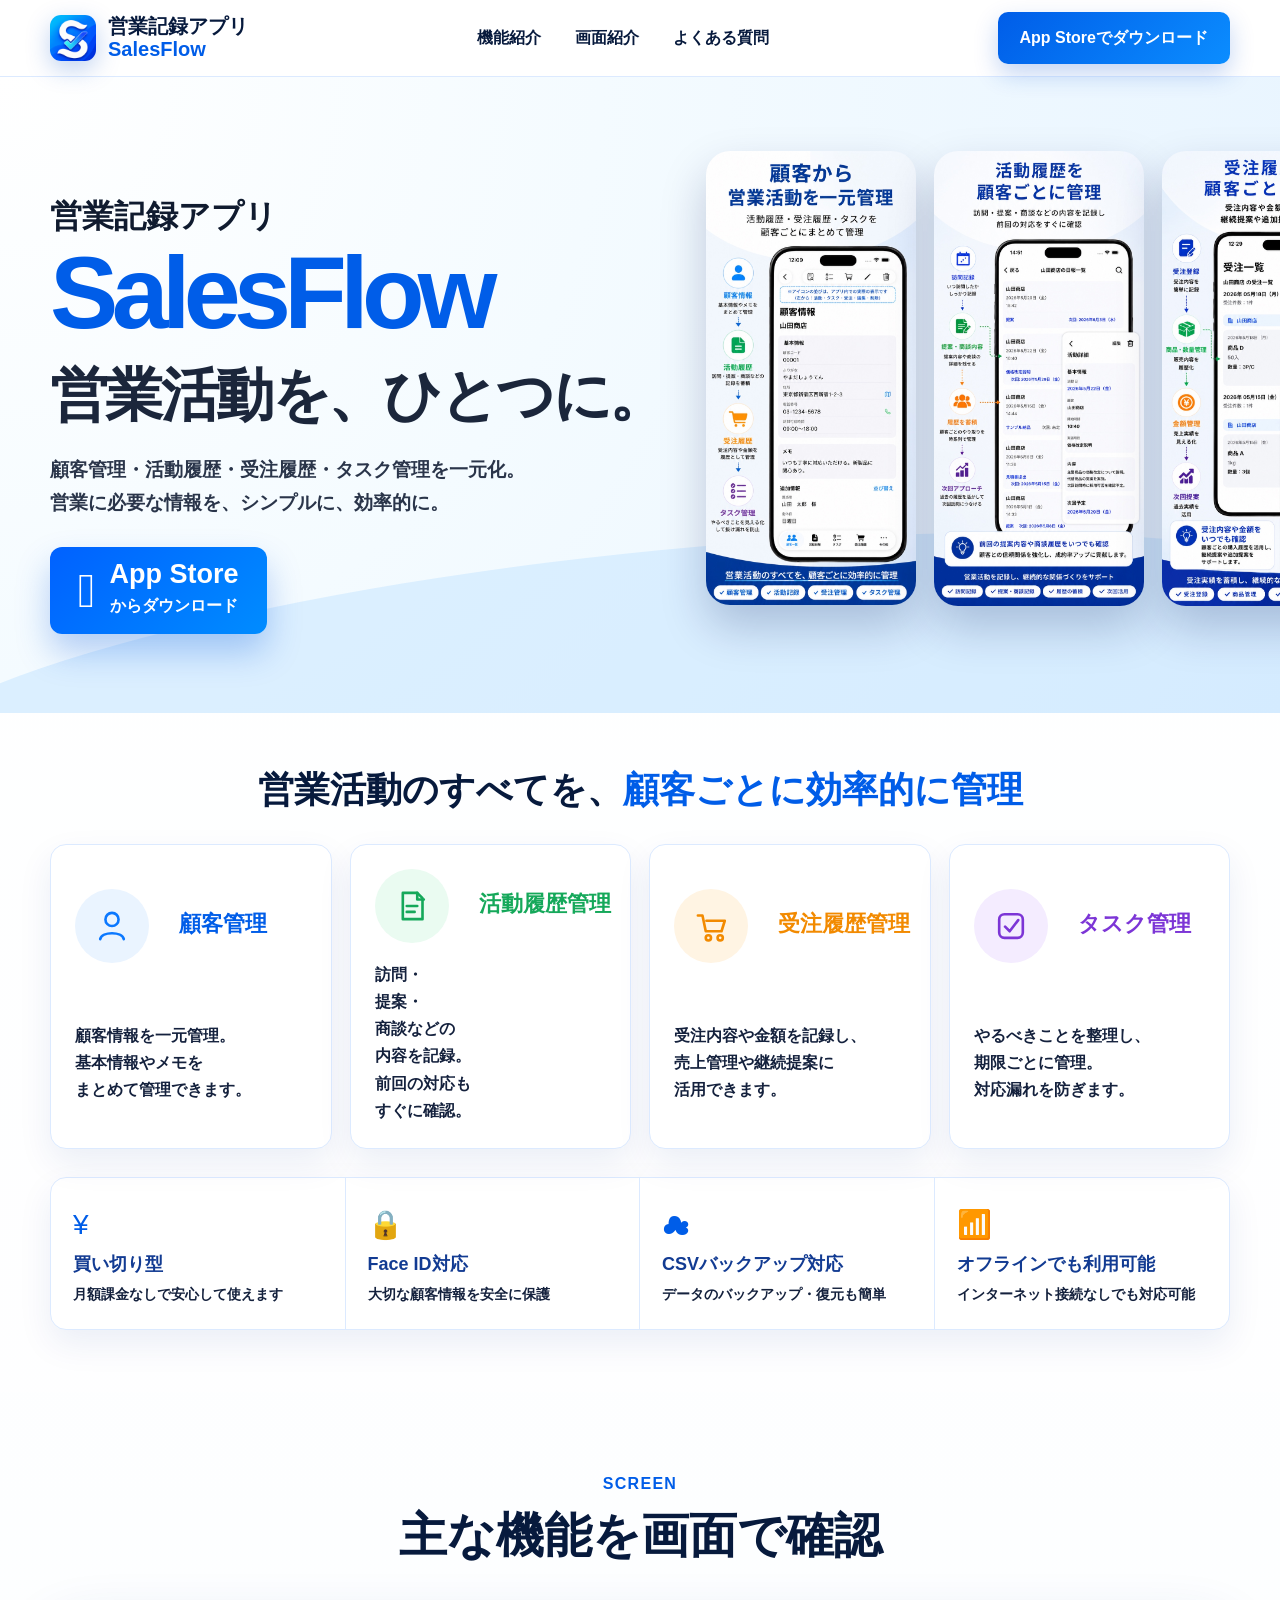
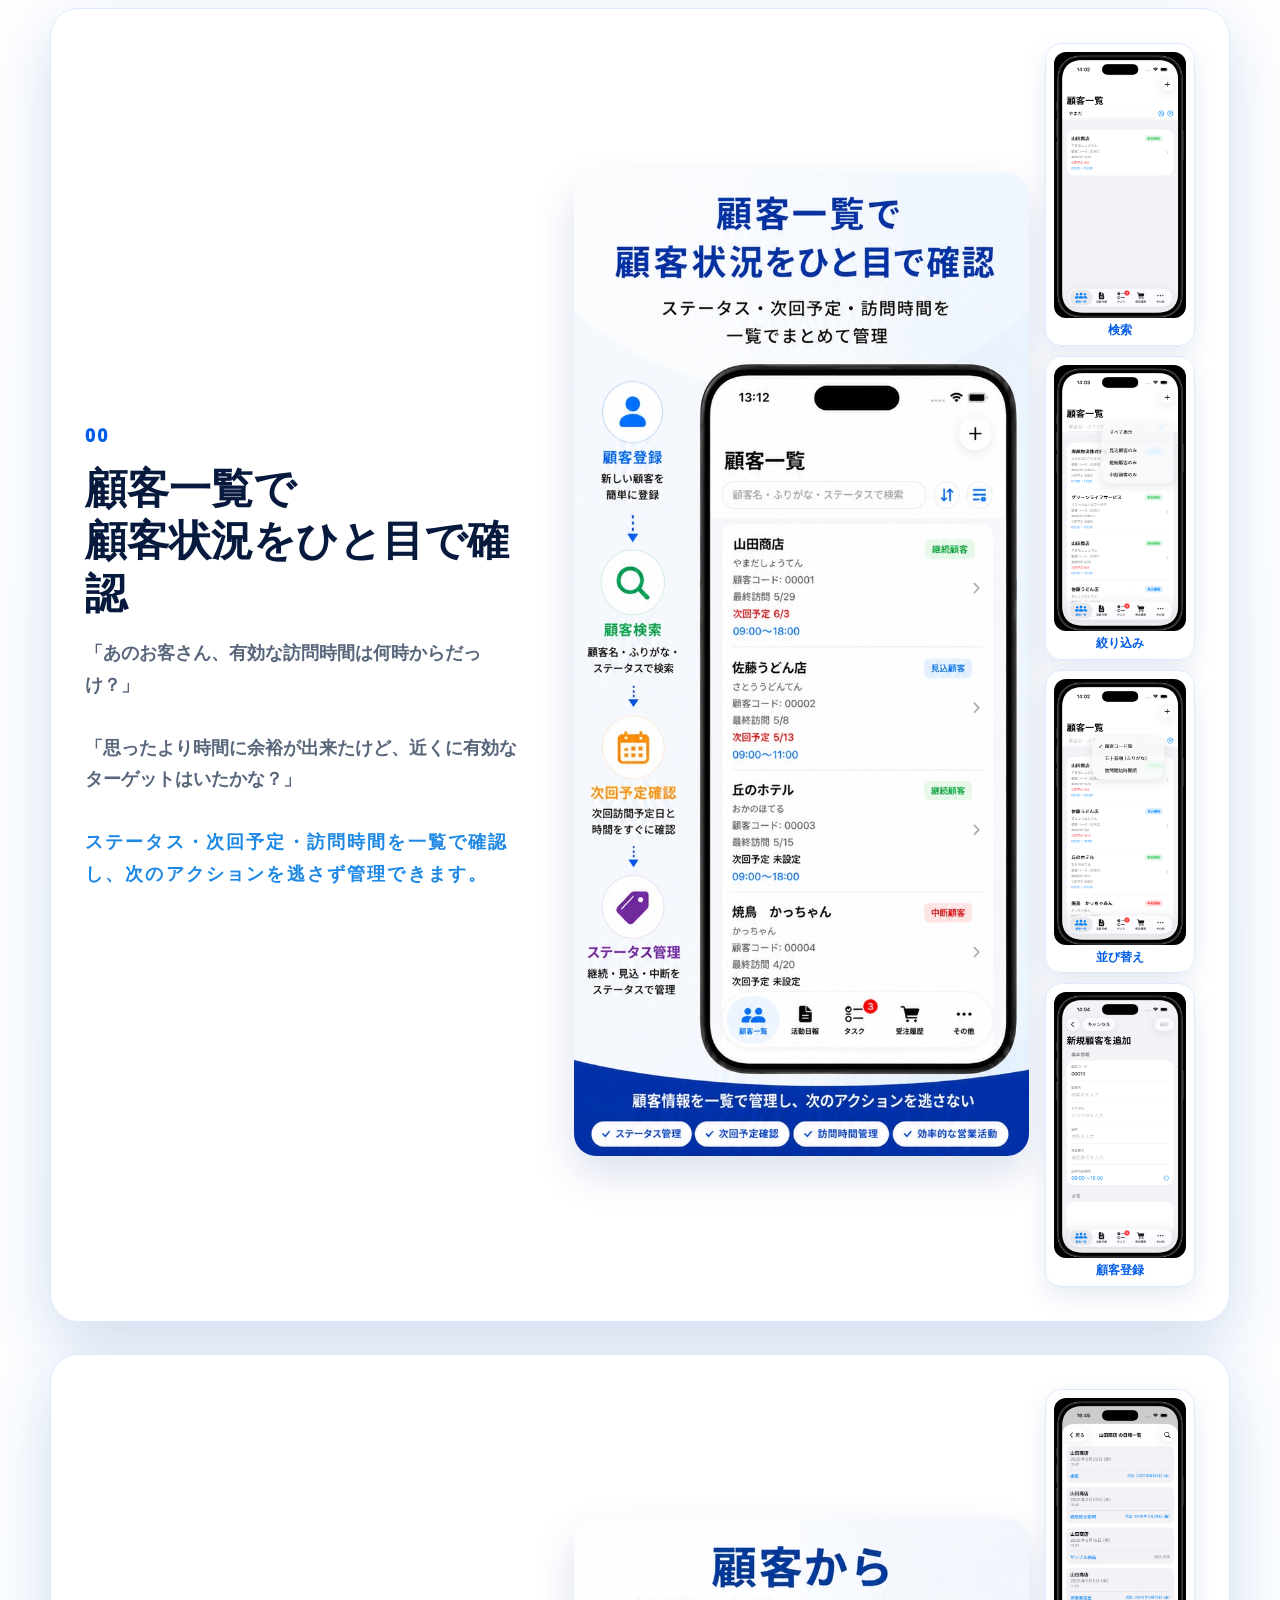
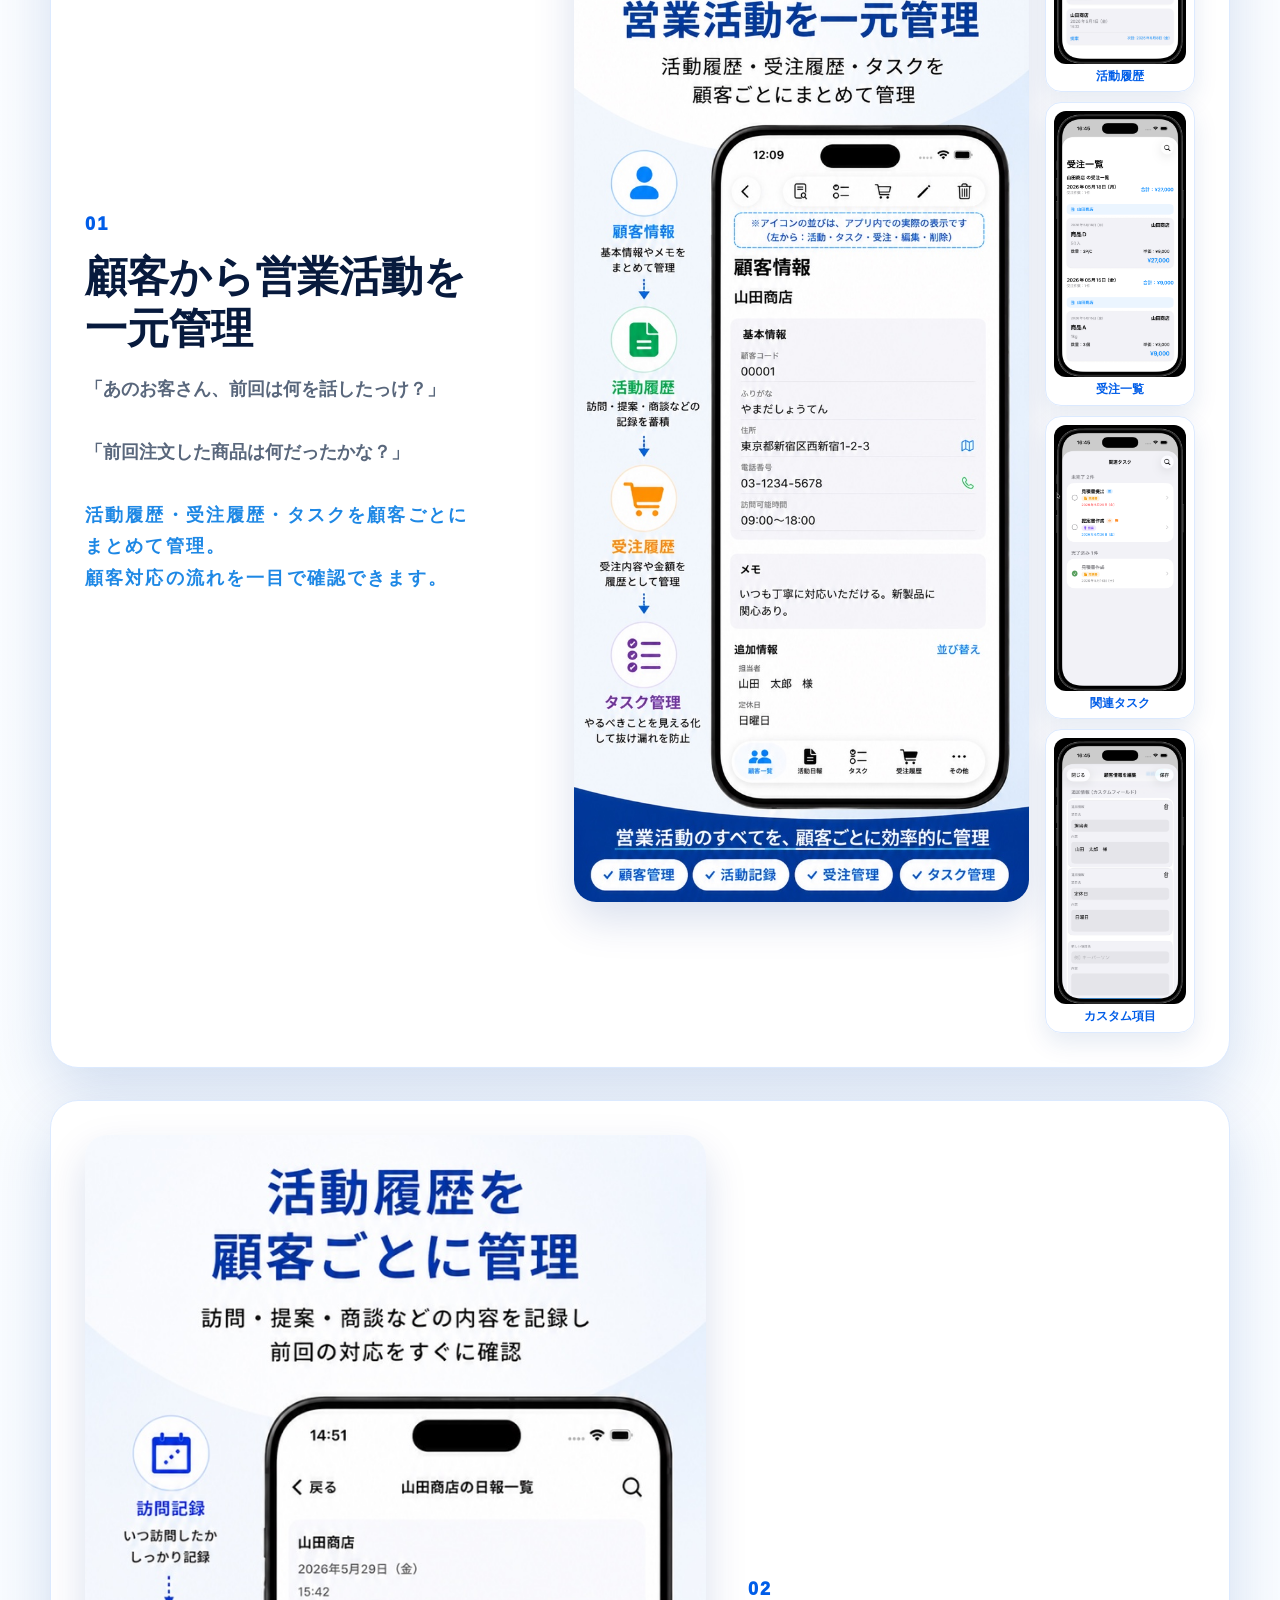
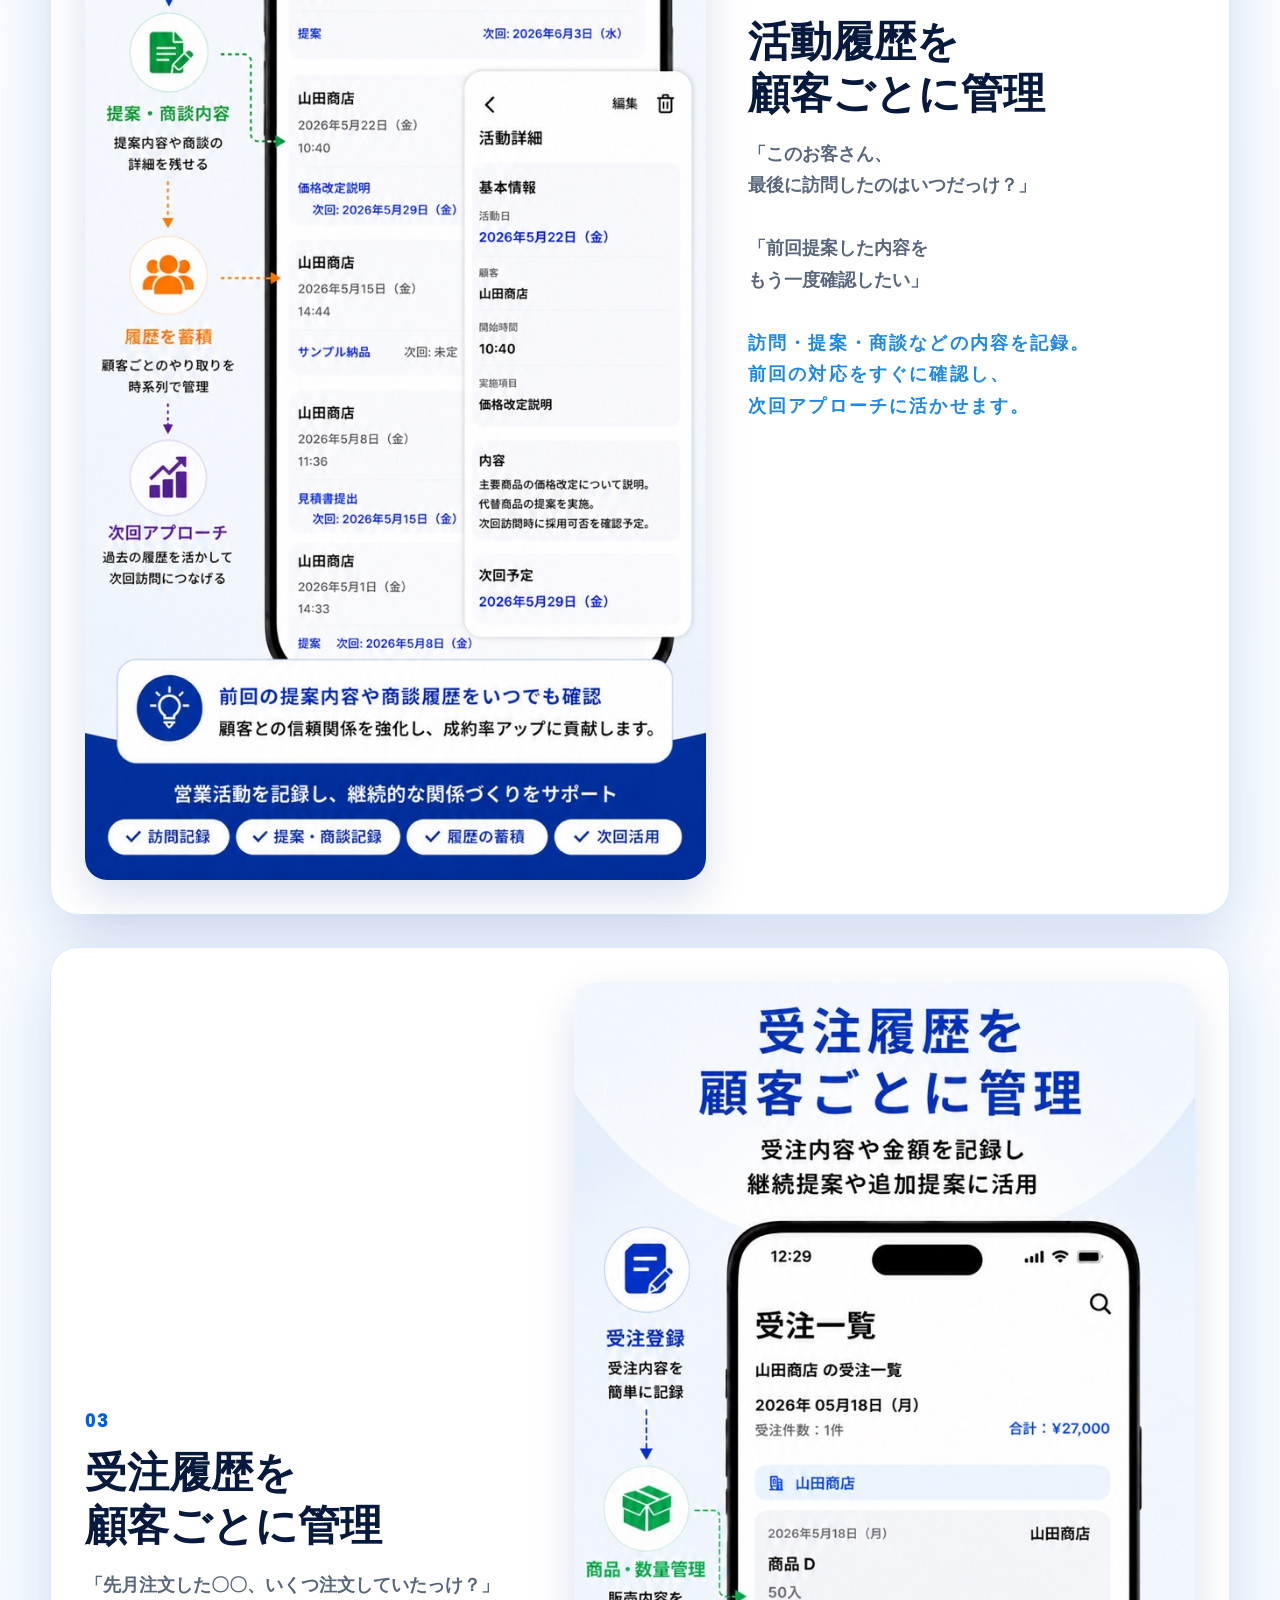
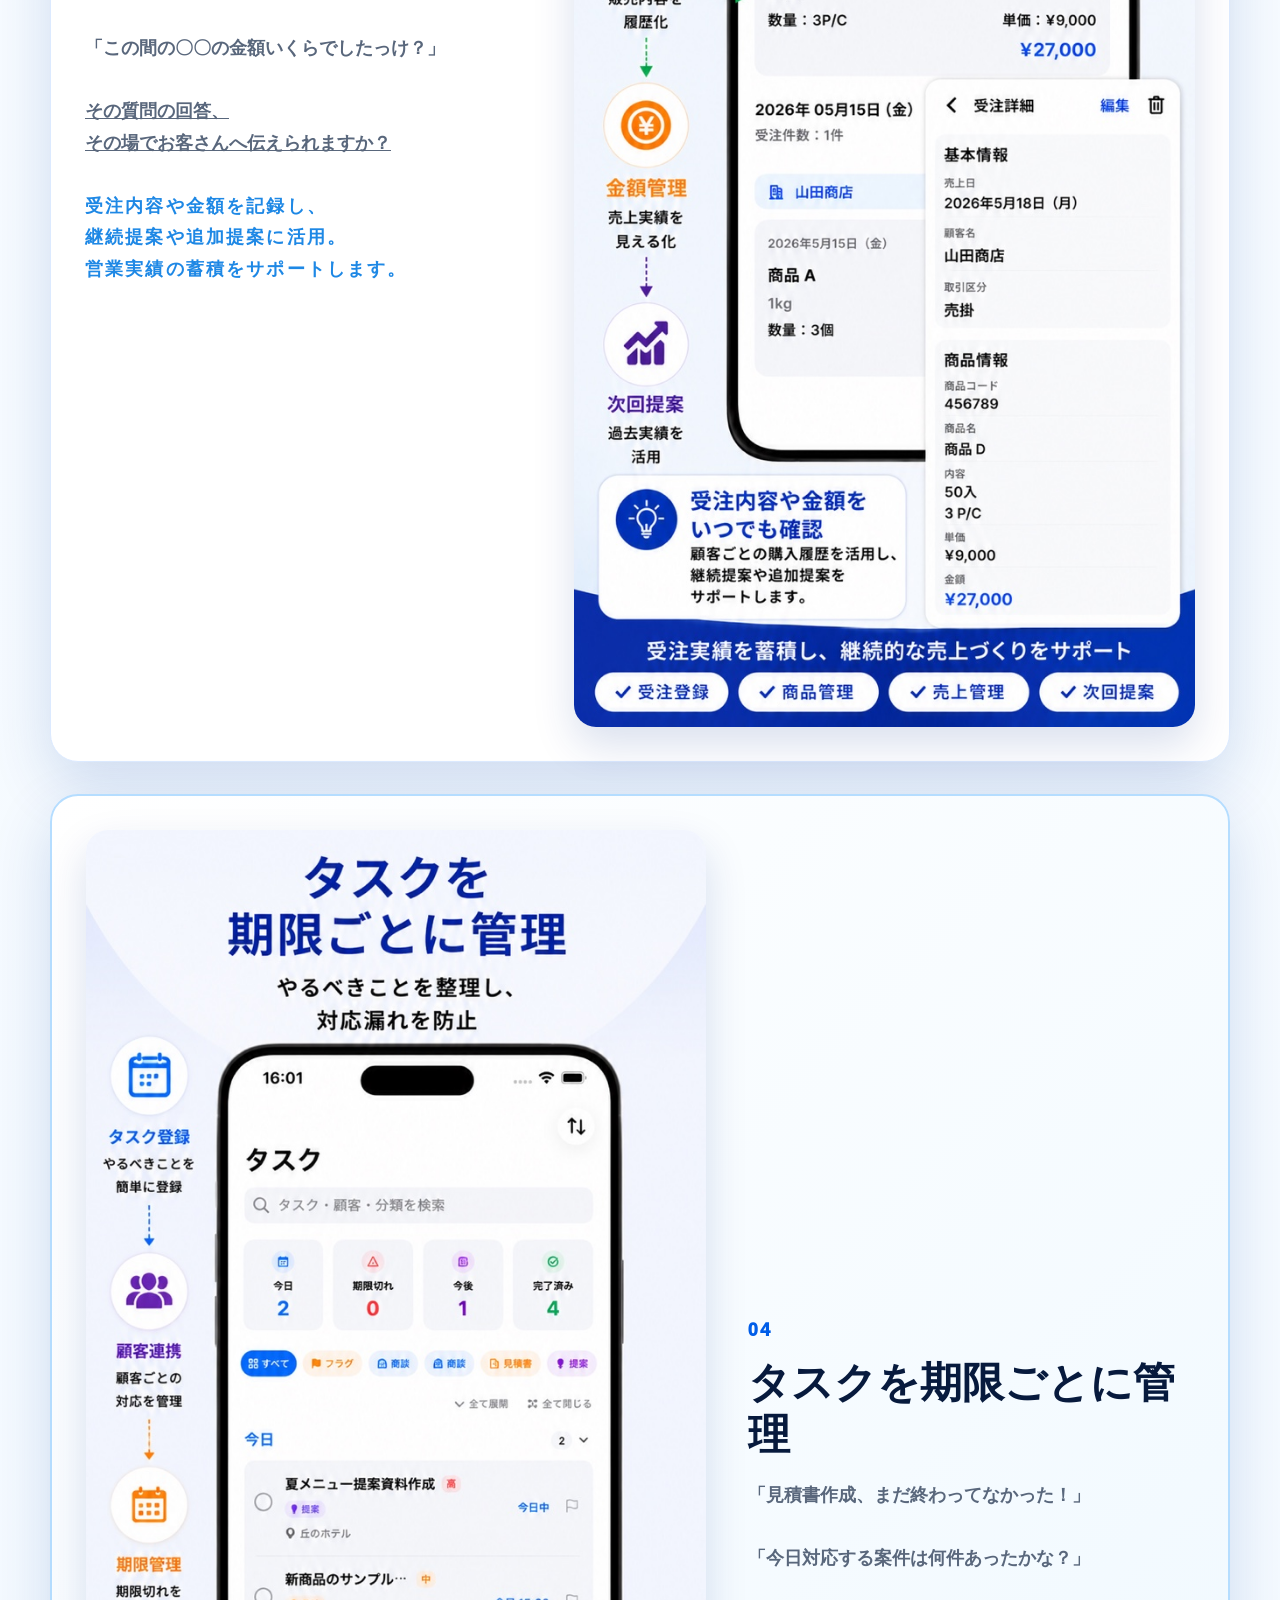
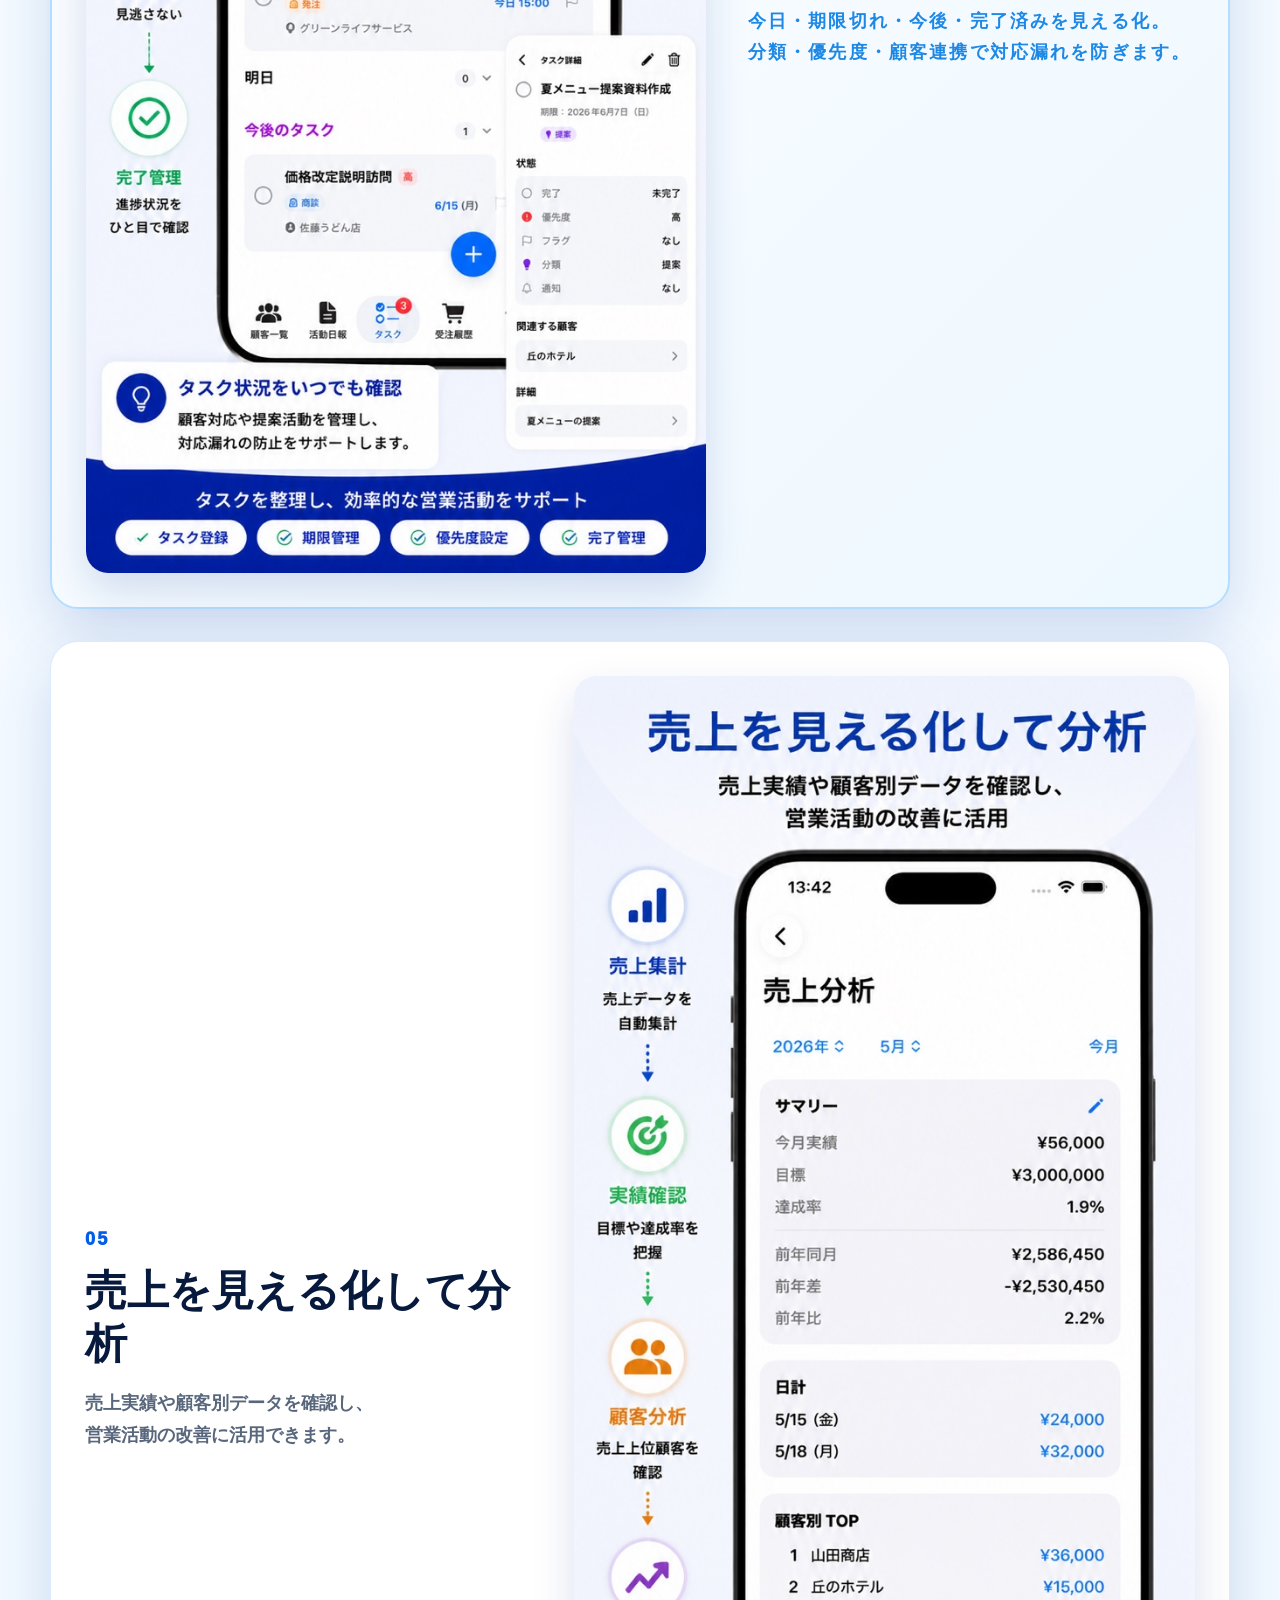
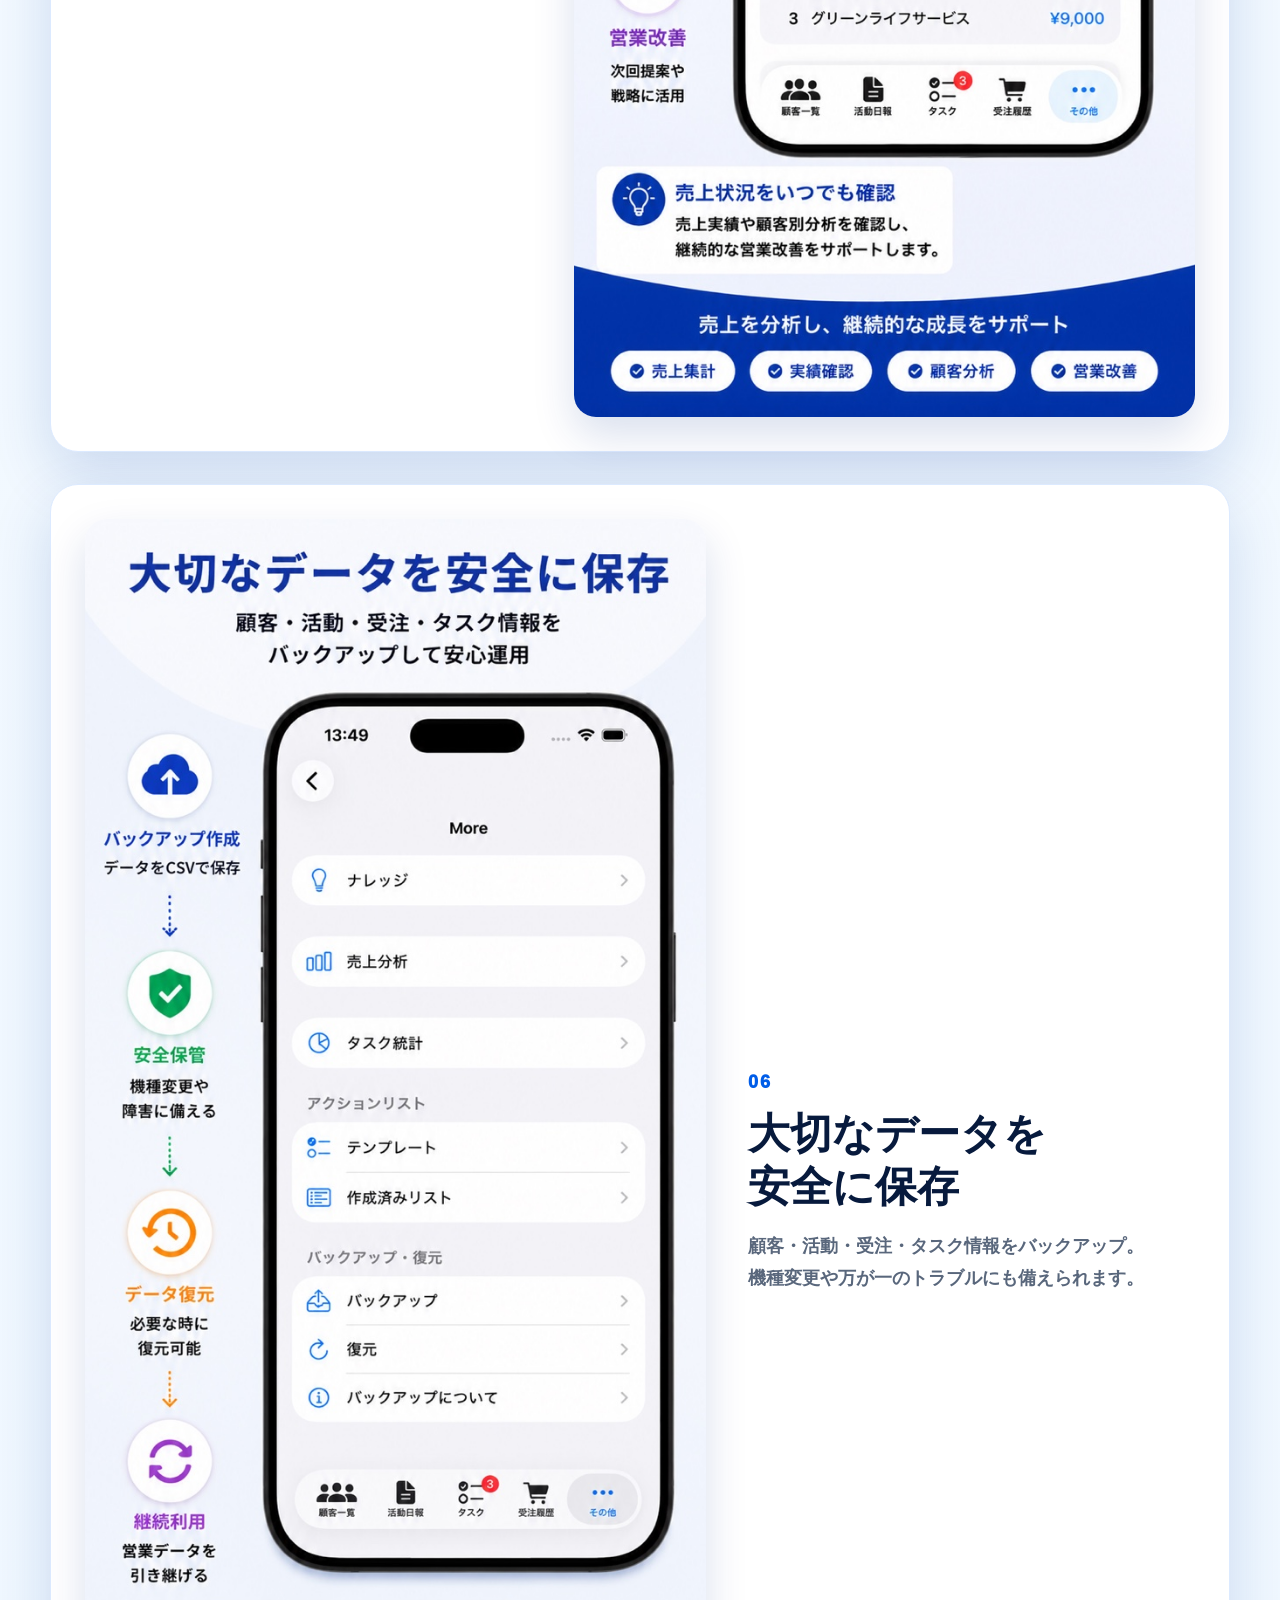
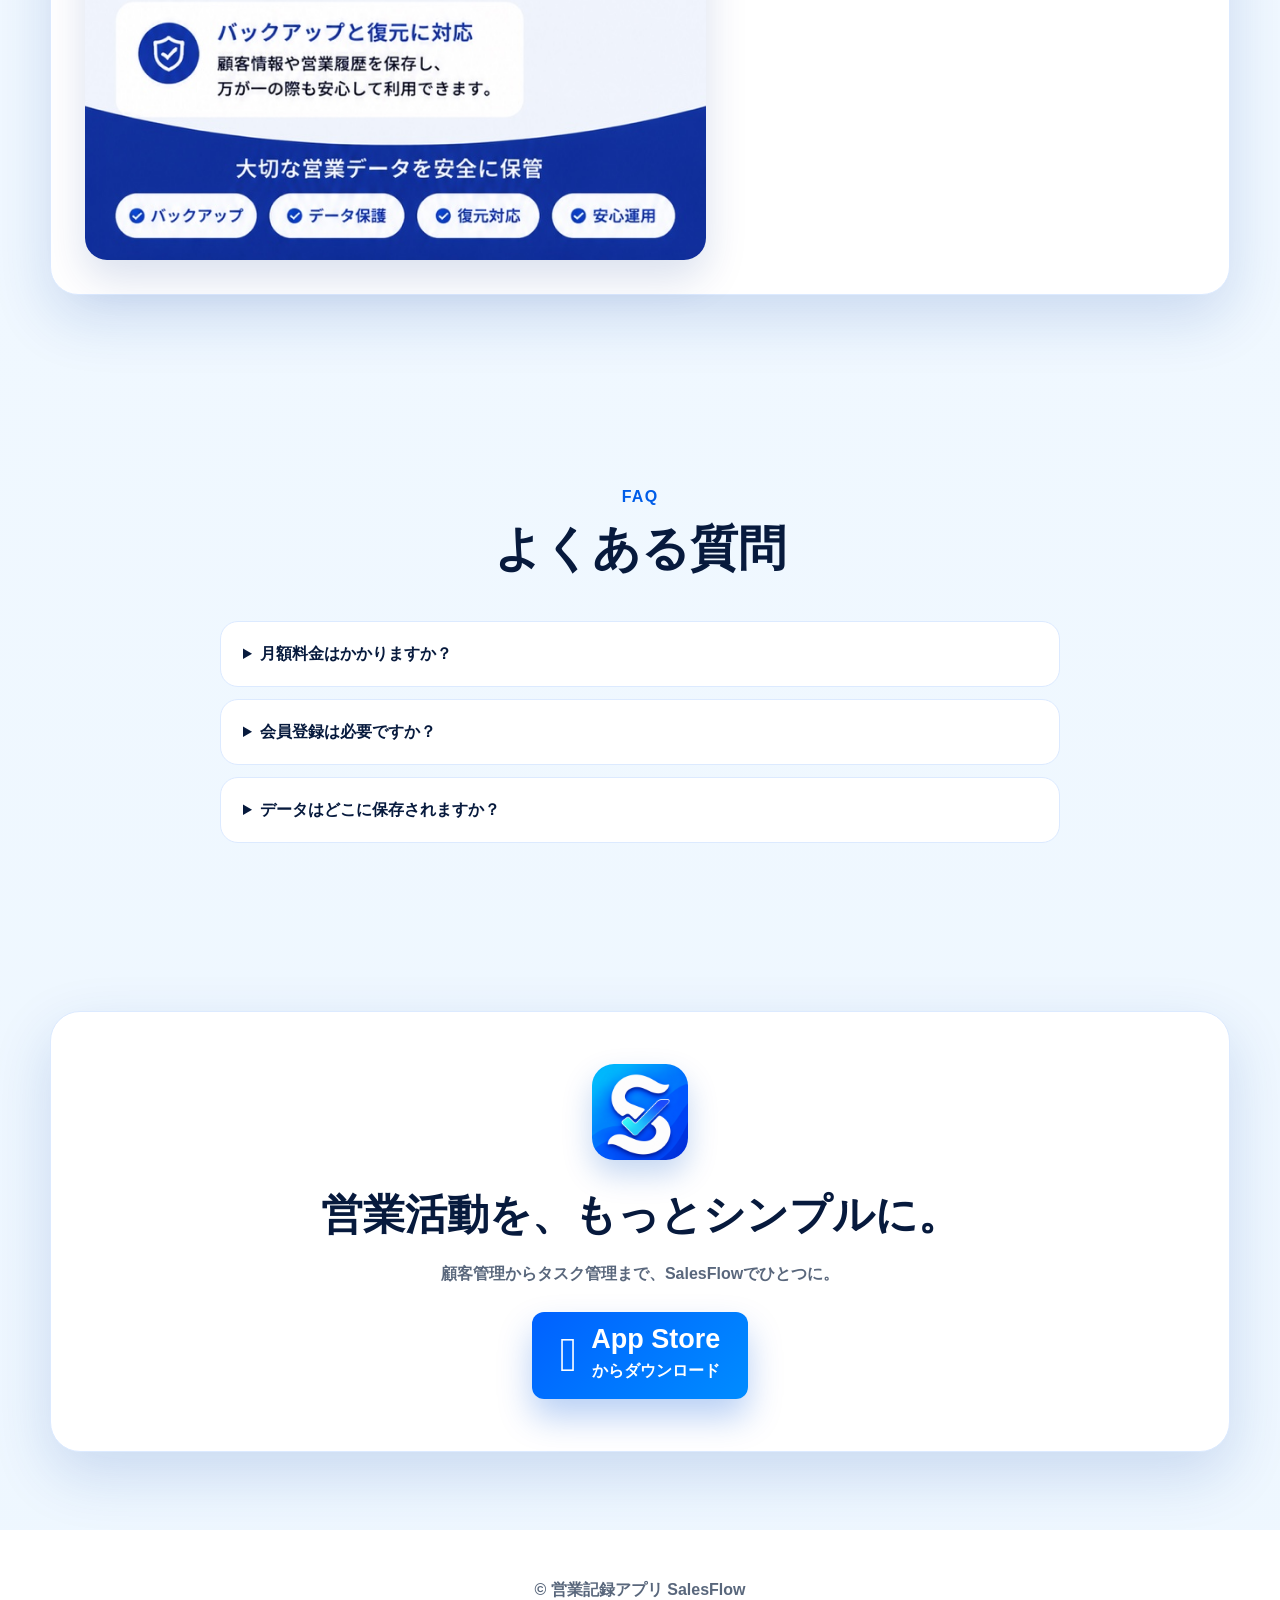
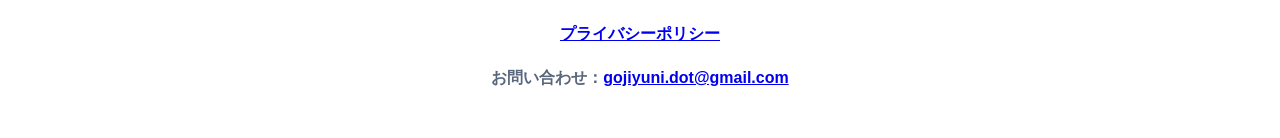
==== commit 7faa7901: "Add files via upload" ====
--- a/index.html
+++ b/index.html
@@ -249,7 +249,7 @@
         </details>
         <details>
           <summary>データはどこに保存されますか？</summary>
-          <p>端末内保存方式を採用しています。<br><br>顧客情報や活動履歴などのデータはお使いのiPhone内に保存され、<br>外部サーバーへ送信されることはありません。<br><br>また、CSV形式でのバックアップ・復元にも対応しているため、<br>機種変更や万が一のトラブルにも備えられます。。</p>
+          <p>端末内保存方式を採用しています。<br><br>顧客情報や活動履歴などのデータはお使いのiPhone内に保存され、<br>外部サーバーへ送信されることはありません。<br><br>また、CSV形式でのバックアップ・復元にも対応しているため、<br>機種変更や万が一のトラブルにも備えられます。</p>
         </details>
       </div>
     </section>
@@ -264,7 +264,6 @@
             <span class="apple"></span>
             <span><strong>App Store</strong><br>からダウンロード</span>
           </a>
-          <small>※ App Storeリンクは公開URLが確定後に差し替えます。</small>
         </div>
       </div>
     </section>
--- a/style.css
+++ b/style.css
@@ -676,3 +676,525 @@
     grid-template-columns: repeat(2, 1fr);
   }
 }
+
+
+/* ===== V40: スマホ表示完全修正（実HTML構造対応） ===== */
+/* PC表示は変更せず、スマホ幅のみ上書き */
+@media (max-width: 768px) {
+  html,
+  body {
+    width: 100% !important;
+    max-width: 100% !important;
+    overflow-x: hidden !important;
+  }
+
+  body {
+    position: relative;
+  }
+
+  .container,
+  .narrow {
+    width: calc(100% - 32px) !important;
+    max-width: 100% !important;
+    margin-left: auto !important;
+    margin-right: auto !important;
+  }
+
+  img {
+    max-width: 100% !important;
+    height: auto !important;
+  }
+
+  .site-header {
+    width: 100% !important;
+    max-width: 100% !important;
+    overflow-x: hidden !important;
+  }
+
+  .header-inner {
+    height: auto !important;
+    min-height: 72px !important;
+    display: flex !important;
+    align-items: center !important;
+    justify-content: space-between !important;
+    gap: 10px !important;
+    padding: 10px 0 !important;
+  }
+
+  .brand {
+    flex: 1 1 auto !important;
+    min-width: 0 !important;
+    gap: 8px !important;
+    white-space: normal !important;
+  }
+
+  .brand-icon {
+    flex: 0 0 auto !important;
+    width: 46px !important;
+    height: 46px !important;
+  }
+
+  .brand-title {
+    min-width: 0 !important;
+    line-height: 1.12 !important;
+  }
+
+  .brand-title span,
+  .brand-title strong {
+    font-size: 17px !important;
+    line-height: 1.12 !important;
+    white-space: nowrap !important;
+  }
+
+  .nav {
+    display: none !important;
+  }
+
+  .header-cta {
+    flex: 0 0 auto !important;
+    white-space: nowrap !important;
+    font-size: 13px !important;
+    line-height: 1.2 !important;
+    padding: 12px 14px !important;
+    border-radius: 12px !important;
+  }
+
+  .hero {
+    overflow-x: hidden !important;
+    padding: 46px 0 32px !important;
+  }
+
+  .hero-inner {
+    display: grid !important;
+    grid-template-columns: 1fr !important;
+    gap: 28px !important;
+    min-height: 0 !important;
+    width: 100% !important;
+  }
+
+  .hero-copy {
+    width: 100% !important;
+    min-width: 0 !important;
+  }
+
+  .app-label {
+    font-size: 26px !important;
+    line-height: 1.25 !important;
+  }
+
+  .hero h1 {
+    font-size: clamp(56px, 17vw, 78px) !important;
+    line-height: .98 !important;
+    letter-spacing: -0.055em !important;
+    max-width: 100% !important;
+  }
+
+  .hero h2 {
+    white-space: normal !important;
+    font-size: clamp(34px, 10vw, 48px) !important;
+    line-height: 1.18 !important;
+    letter-spacing: -0.035em !important;
+    max-width: 100% !important;
+  }
+
+  .lead {
+    font-size: 17px !important;
+    line-height: 1.85 !important;
+    max-width: 100% !important;
+    word-break: keep-all !important;
+    overflow-wrap: anywhere !important;
+  }
+
+  .appstore-button {
+    max-width: 100% !important;
+    width: auto !important;
+    padding: 14px 22px !important;
+  }
+
+  .appstore-button strong {
+    font-size: 26px !important;
+  }
+
+  .appstore-button .apple {
+    font-size: 42px !important;
+  }
+
+  /* トップ4枚画像：固定横並びをスマホでは解除 */
+  .device-stage {
+    position: static !important;
+    display: grid !important;
+    grid-template-columns: repeat(2, minmax(0, 1fr)) !important;
+    gap: 14px !important;
+    height: auto !important;
+    width: 100% !important;
+    max-width: 100% !important;
+    overflow: hidden !important;
+  }
+
+  .device,
+  .device-1,
+  .device-2,
+  .device-3,
+  .device-4 {
+    position: static !important;
+    inset: auto !important;
+    left: auto !important;
+    right: auto !important;
+    top: auto !important;
+    bottom: auto !important;
+    transform: none !important;
+    width: 100% !important;
+    max-width: 100% !important;
+    height: auto !important;
+  }
+
+  .overview {
+    overflow-x: hidden !important;
+    padding: 48px 0 56px !important;
+  }
+
+  .overview h2 {
+    font-size: clamp(30px, 9vw, 44px) !important;
+    line-height: 1.35 !important;
+    word-break: keep-all !important;
+    overflow-wrap: anywhere !important;
+  }
+
+  .overview-grid {
+    display: grid !important;
+    grid-template-columns: 1fr !important;
+    gap: 18px !important;
+    width: 100% !important;
+    max-width: 100% !important;
+  }
+
+  /* 機能カード：横幅不足による1文字改行を解消 */
+  .overview-card {
+    width: 100% !important;
+    max-width: 100% !important;
+    min-width: 0 !important;
+    display: grid !important;
+    grid-template-columns: 82px minmax(0, 1fr) !important;
+    gap: 18px !important;
+    align-items: center !important;
+    padding: 22px !important;
+  }
+
+  .overview-card h3 {
+    white-space: normal !important;
+    word-break: keep-all !important;
+    overflow-wrap: anywhere !important;
+    font-size: 25px !important;
+    line-height: 1.25 !important;
+    margin-bottom: 8px !important;
+  }
+
+  .overview-card p {
+    white-space: normal !important;
+    word-break: keep-all !important;
+    overflow-wrap: anywhere !important;
+    font-size: 16px !important;
+    line-height: 1.85 !important;
+  }
+
+  .circle {
+    width: 74px !important;
+    height: 74px !important;
+  }
+
+  .trust-row {
+    display: grid !important;
+    grid-template-columns: 1fr !important;
+    width: 100% !important;
+    max-width: 100% !important;
+  }
+
+  .trust-row div {
+    border-right: none !important;
+    border-bottom: 1px solid var(--line) !important;
+  }
+
+  .screens,
+  .faq,
+  .download {
+    overflow-x: hidden !important;
+    padding: 58px 0 !important;
+  }
+
+  .section-title h2 {
+    font-size: clamp(30px, 9vw, 44px) !important;
+    line-height: 1.35 !important;
+  }
+
+  .screen-card,
+  .screen-card.reverse {
+    display: grid !important;
+    grid-template-columns: 1fr !important;
+    gap: 24px !important;
+    width: 100% !important;
+    max-width: 100% !important;
+    min-width: 0 !important;
+    overflow: hidden !important;
+    padding: 22px !important;
+    border-radius: 24px !important;
+    margin-left: 0 !important;
+    margin-right: 0 !important;
+  }
+
+  .screen-card.reverse .screen-text,
+  .screen-card.reverse img {
+    order: initial !important;
+  }
+
+  .screen-card > *,
+  .screen-text,
+  .screen-visual,
+  .customer-visual {
+    width: 100% !important;
+    max-width: 100% !important;
+    min-width: 0 !important;
+  }
+
+  .screen-text h3 {
+    font-size: clamp(28px, 8.5vw, 40px) !important;
+    line-height: 1.35 !important;
+    word-break: keep-all !important;
+    overflow-wrap: anywhere !important;
+  }
+
+  .screen-text p {
+    font-size: 16px !important;
+    line-height: 1.9 !important;
+    word-break: keep-all !important;
+    overflow-wrap: anywhere !important;
+  }
+
+  .screen-card img {
+    width: 100% !important;
+    max-width: 100% !important;
+    height: auto !important;
+  }
+
+  .customer-visual,
+  .screen-card .customer-visual {
+    display: grid !important;
+    grid-template-columns: 1fr !important;
+    gap: 16px !important;
+    width: 100% !important;
+    max-width: 100% !important;
+  }
+
+  .customer-visual .main-screen,
+  .screen-card .customer-visual .main-screen {
+    width: 100% !important;
+    max-width: 100% !important;
+  }
+
+  .supplement-panels,
+  .screen-card .supplement-panels {
+    display: grid !important;
+    grid-template-columns: repeat(2, minmax(0, 1fr)) !important;
+    gap: 12px !important;
+    width: 100% !important;
+    max-width: 100% !important;
+  }
+
+  .supplement-panels figure,
+  .screen-card .supplement-panels figure {
+    min-width: 0 !important;
+    max-width: 100% !important;
+    padding: 8px !important;
+  }
+
+  .supplement-panels img,
+  .screen-card .supplement-panels img {
+    width: 100% !important;
+    max-width: 100% !important;
+    height: auto !important;
+  }
+
+  .download-box {
+    padding: 32px 18px !important;
+  }
+
+  .download-box h2 {
+    font-size: clamp(30px, 9vw, 42px) !important;
+    line-height: 1.35 !important;
+  }
+
+  details {
+    max-width: 100% !important;
+    overflow-wrap: anywhere !important;
+  }
+
+  .site-footer,
+  .footer-links {
+    max-width: 100% !important;
+    overflow-wrap: anywhere !important;
+  }
+}
+
+@media (max-width: 430px) {
+  .container,
+  .narrow {
+    width: calc(100% - 24px) !important;
+  }
+
+  .brand-icon {
+    width: 42px !important;
+    height: 42px !important;
+  }
+
+  .brand-title span,
+  .brand-title strong {
+    font-size: 15px !important;
+  }
+
+  .header-cta {
+    font-size: 12px !important;
+    padding: 10px 11px !important;
+  }
+
+  .hero h1 {
+    font-size: clamp(54px, 16vw, 70px) !important;
+  }
+
+  .hero h2 {
+    font-size: clamp(31px, 9vw, 42px) !important;
+  }
+
+  .overview-card {
+    grid-template-columns: 74px minmax(0, 1fr) !important;
+    gap: 14px !important;
+    padding: 20px !important;
+  }
+
+  .overview-card h3 {
+    font-size: 23px !important;
+  }
+
+  .overview-card p {
+    font-size: 15.5px !important;
+  }
+
+  .circle {
+    width: 68px !important;
+    height: 68px !important;
+  }
+
+  .screen-card {
+    padding: 18px !important;
+  }
+}
+
+
+/* ===== V41: スマホ表示 4カード説明文の細切れ改行修正 ===== */
+@media (max-width: 768px) {
+  .overview-card {
+    display: grid !important;
+    grid-template-columns: 82px minmax(0, 1fr) !important;
+    grid-template-areas:
+      "icon title"
+      "text text" !important;
+    align-items: center !important;
+    gap: 16px 18px !important;
+  }
+
+  .overview-card .circle {
+    grid-area: icon !important;
+  }
+
+  .overview-card h3 {
+    grid-area: title !important;
+    margin: 0 !important;
+    white-space: normal !important;
+    word-break: keep-all !important;
+    overflow-wrap: anywhere !important;
+  }
+
+  .overview-card p {
+    grid-area: text !important;
+    width: 100% !important;
+    max-width: 100% !important;
+    margin: 0 !important;
+    white-space: normal !important;
+    word-break: keep-all !important;
+    overflow-wrap: anywhere !important;
+    line-break: strict !important;
+    text-align: left !important;
+  }
+}
+
+@media (max-width: 430px) {
+  .overview-card {
+    grid-template-columns: 72px minmax(0, 1fr) !important;
+    gap: 14px 16px !important;
+  }
+}
+
+
+/* ===== V42: 公開後のスマホ/iPad表示追加修正 ===== */
+
+/* 1) iPhoneではヘッダーを確実に固定 */
+@media (max-width: 768px) {
+  .site-header {
+    position: fixed !important;
+    top: 0 !important;
+    left: 0 !important;
+    right: 0 !important;
+    width: 100% !important;
+    z-index: 9998 !important;
+  }
+
+  body {
+    padding-top: 72px !important;
+  }
+
+  /* 2) 機能カードの高さを内容に合わせる */
+  .overview-card {
+    height: auto !important;
+    min-height: 0 !important;
+    align-content: start !important;
+  }
+
+  .overview-card p {
+    padding-bottom: 0 !important;
+    margin-bottom: 0 !important;
+  }
+}
+
+/* 3) iPad幅ではトップ画面の4枚画像を必ず4枚横並び表示 */
+@media (min-width: 769px) and (max-width: 1050px) {
+  .hero-inner {
+    grid-template-columns: 1fr !important;
+    gap: 34px !important;
+  }
+
+  .device-stage {
+    position: static !important;
+    display: grid !important;
+    grid-template-columns: repeat(4, minmax(0, 1fr)) !important;
+    gap: 14px !important;
+    height: auto !important;
+    width: 100% !important;
+    max-width: 100% !important;
+    overflow: visible !important;
+  }
+
+  .device,
+  .device-1,
+  .device-2,
+  .device-3,
+  .device-4 {
+    position: static !important;
+    inset: auto !important;
+    left: auto !important;
+    right: auto !important;
+    top: auto !important;
+    bottom: auto !important;
+    transform: none !important;
+    width: 100% !important;
+    max-width: 100% !important;
+    height: auto !important;
+  }
+}
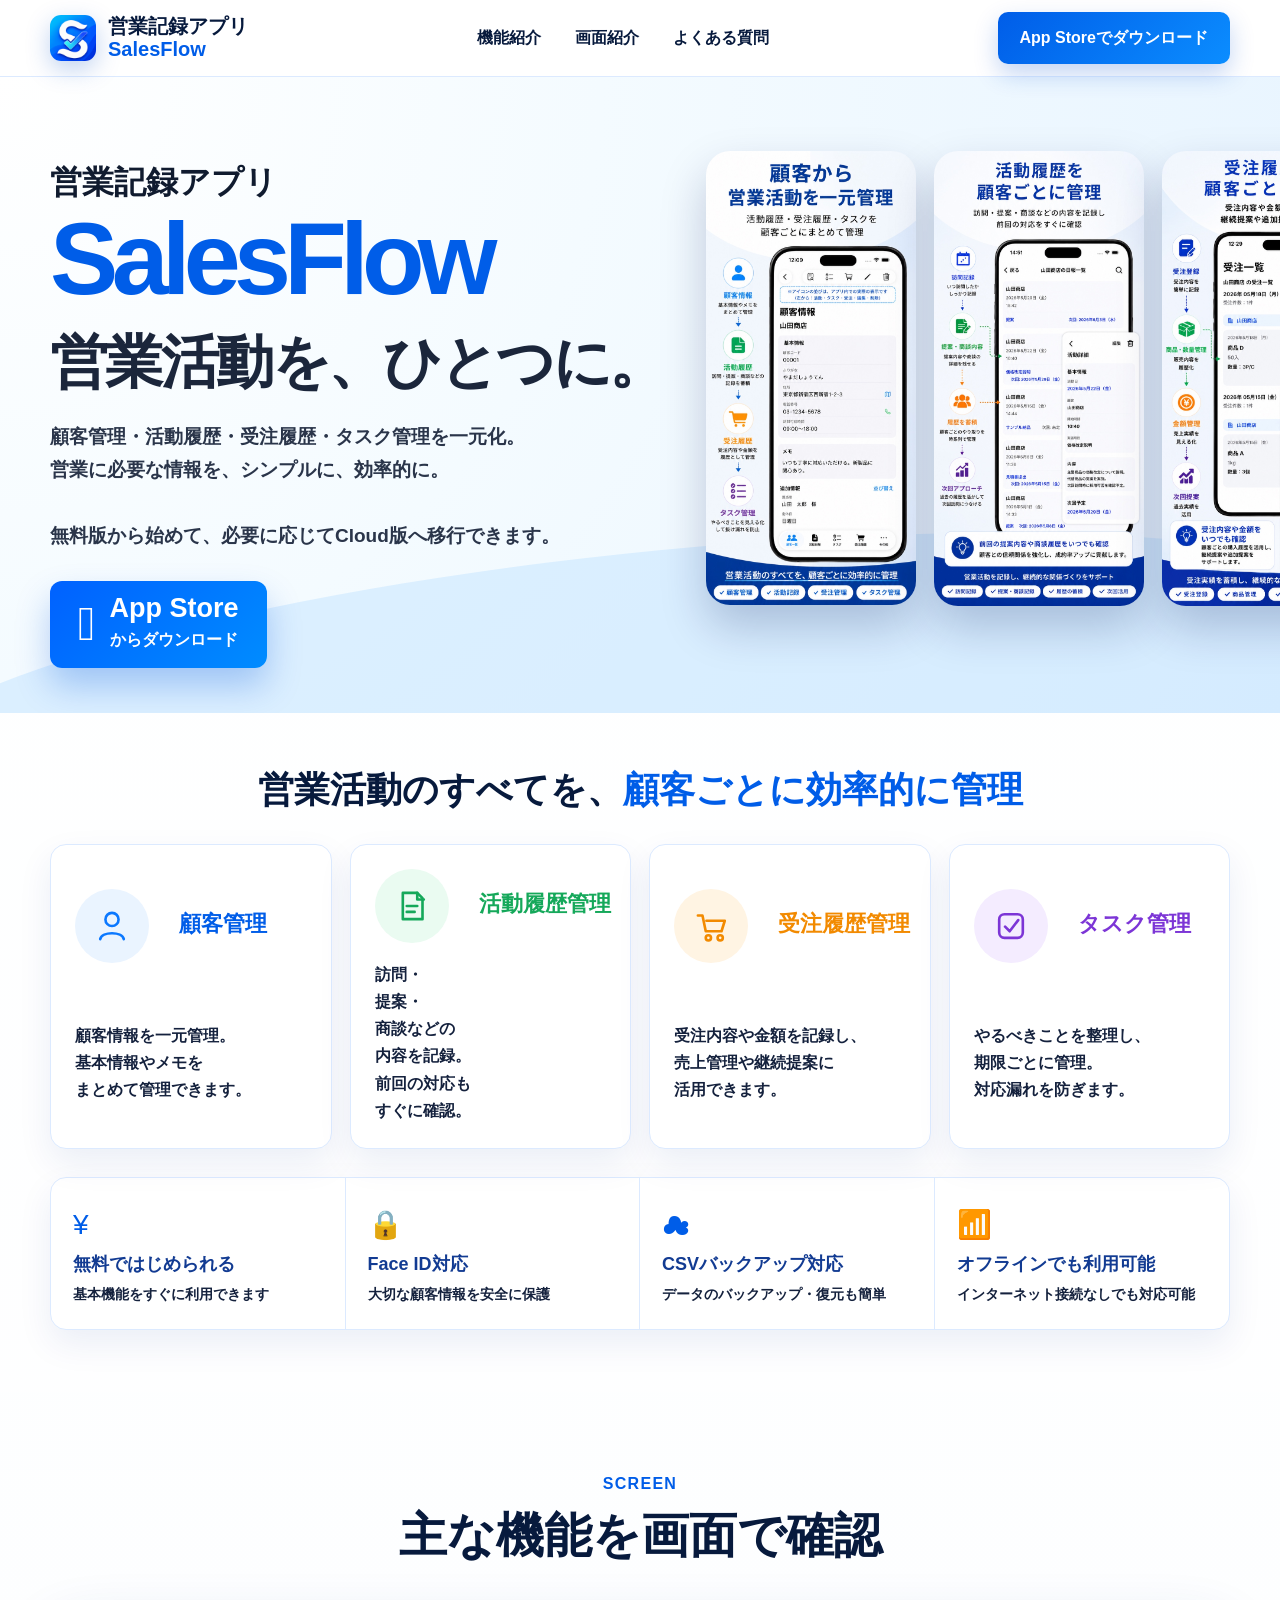
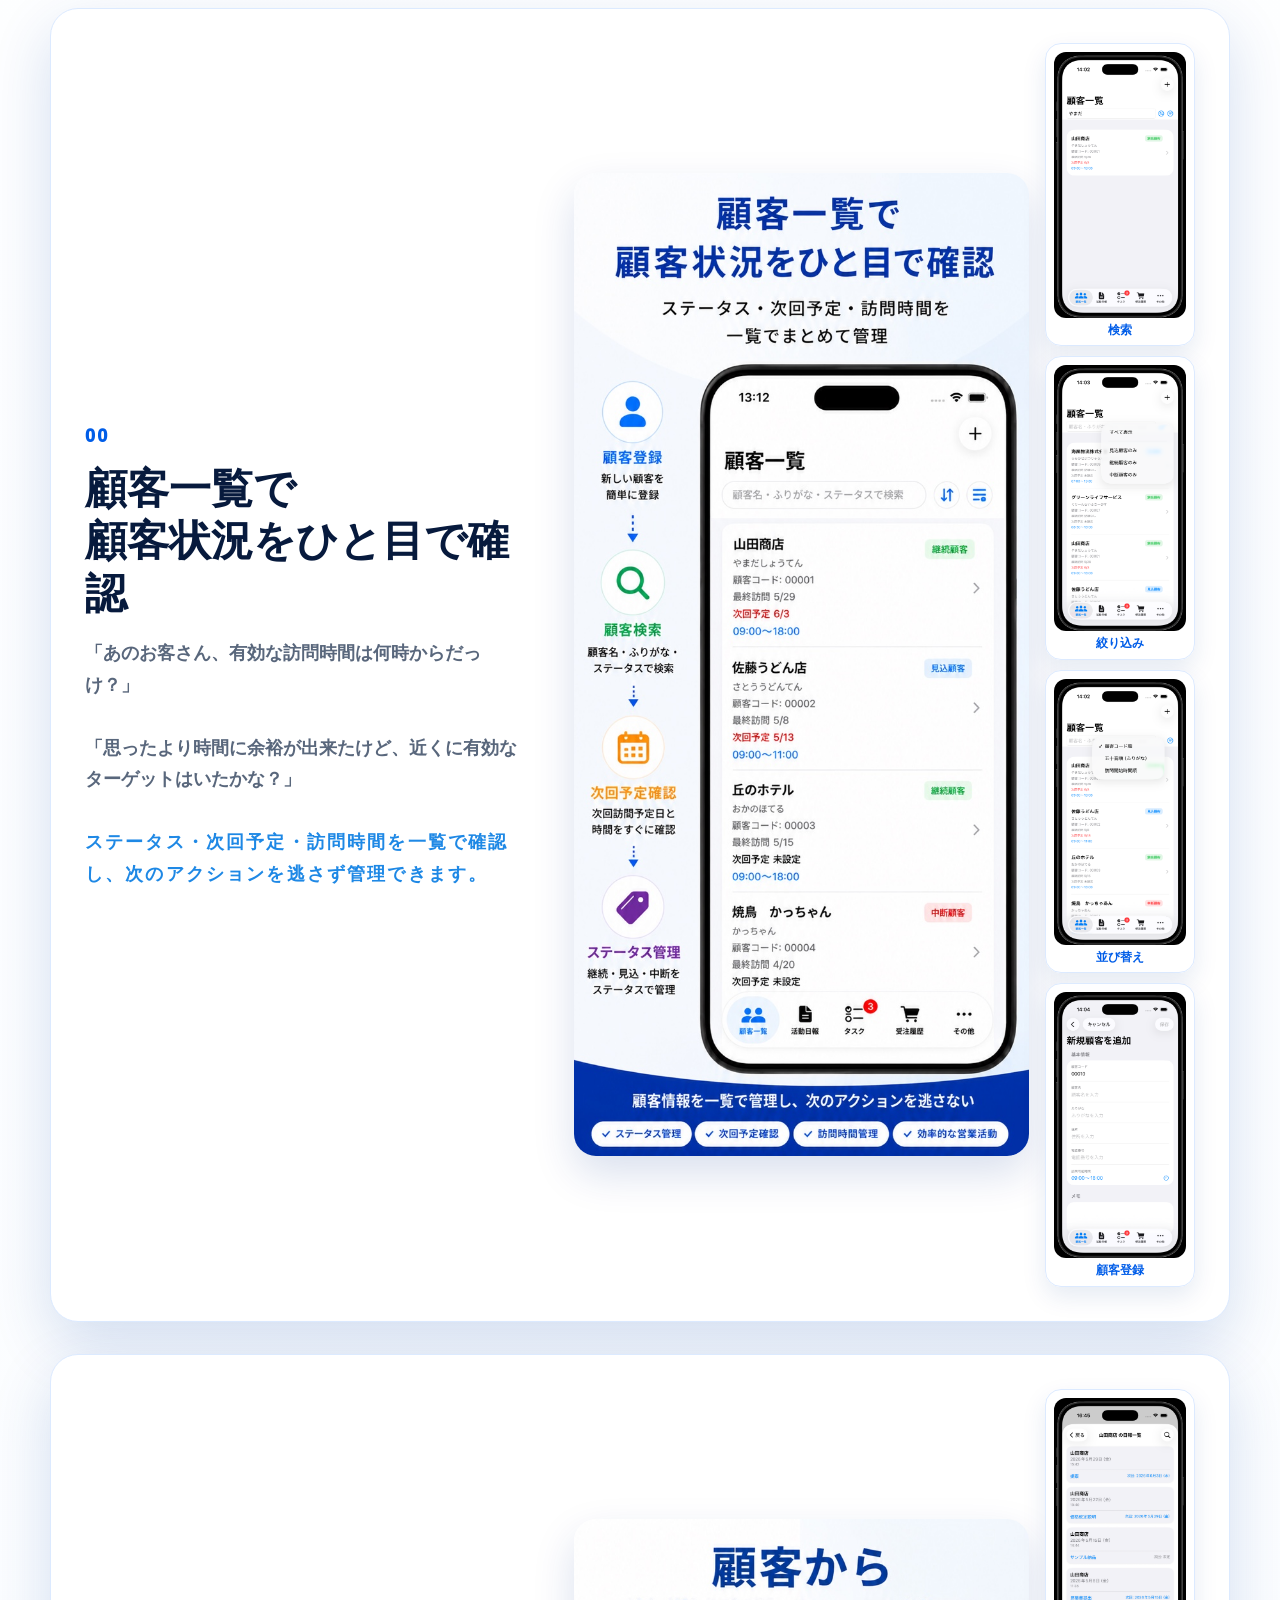
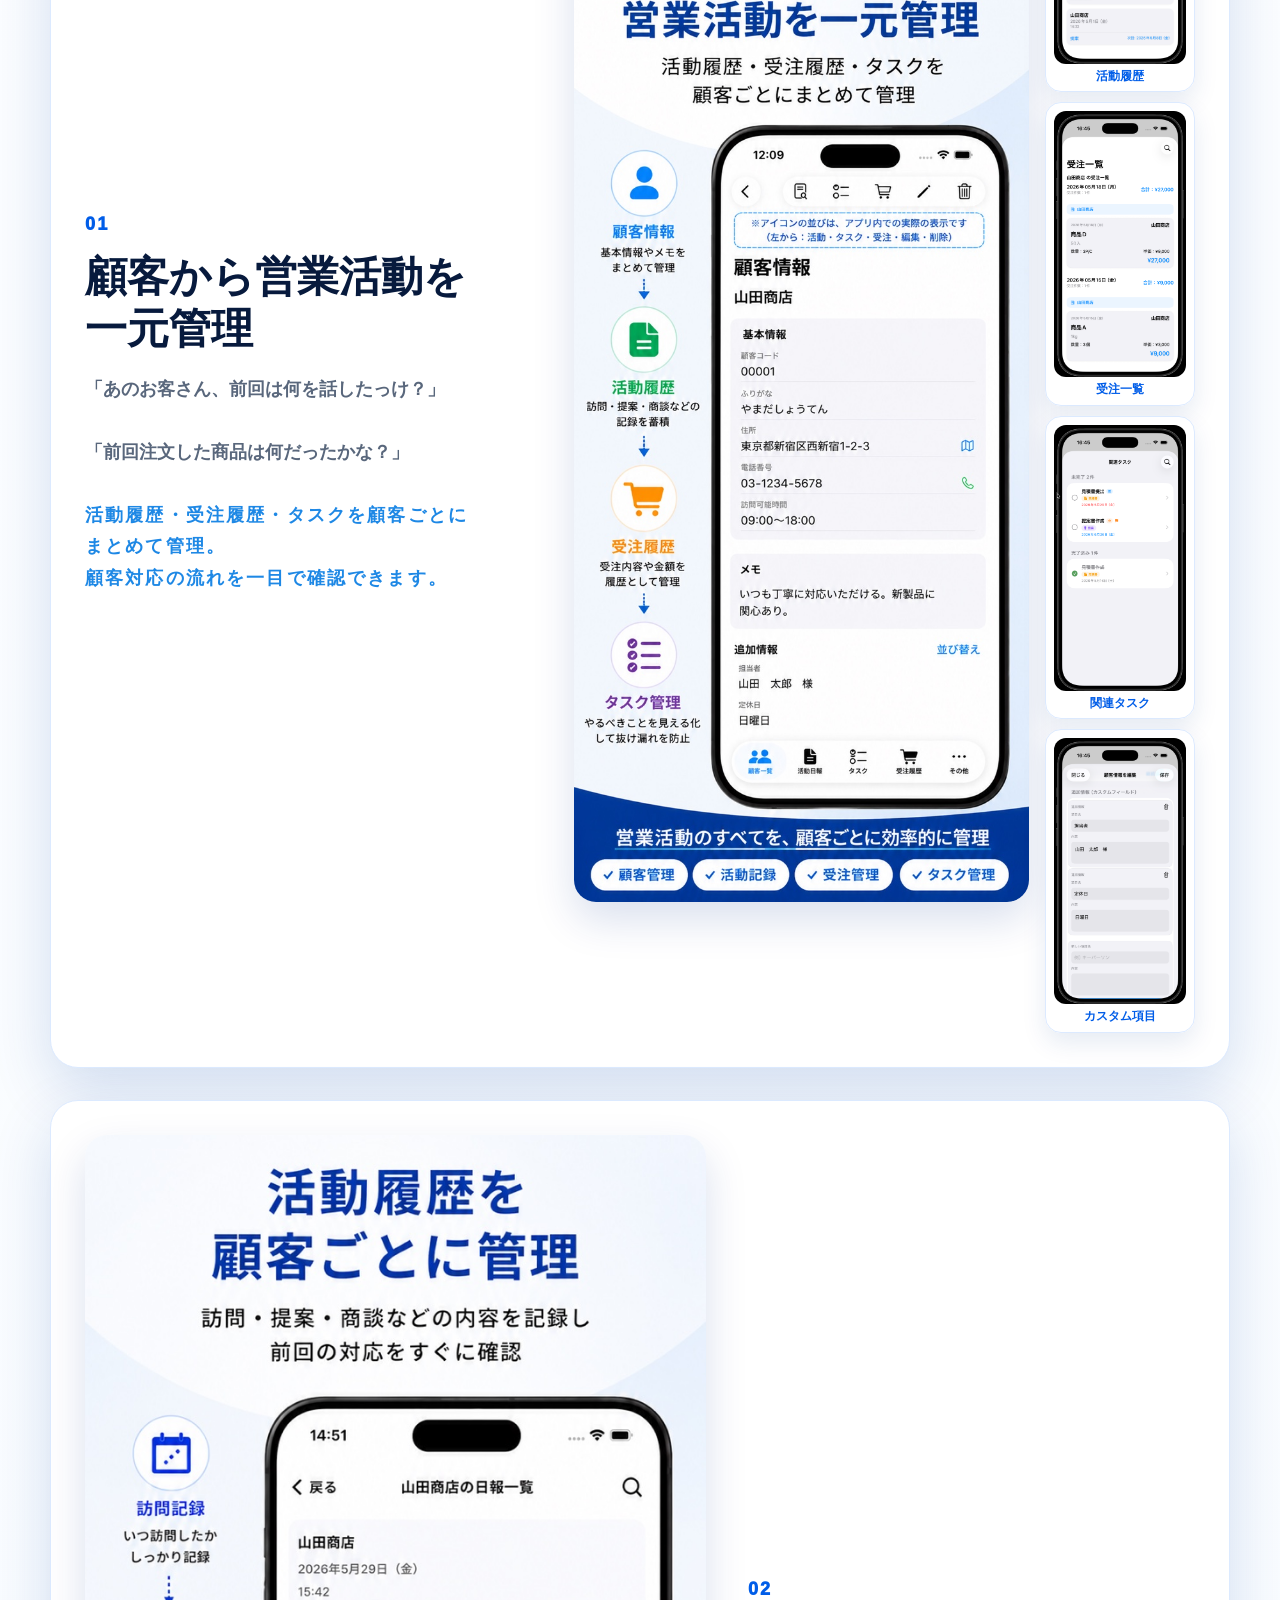
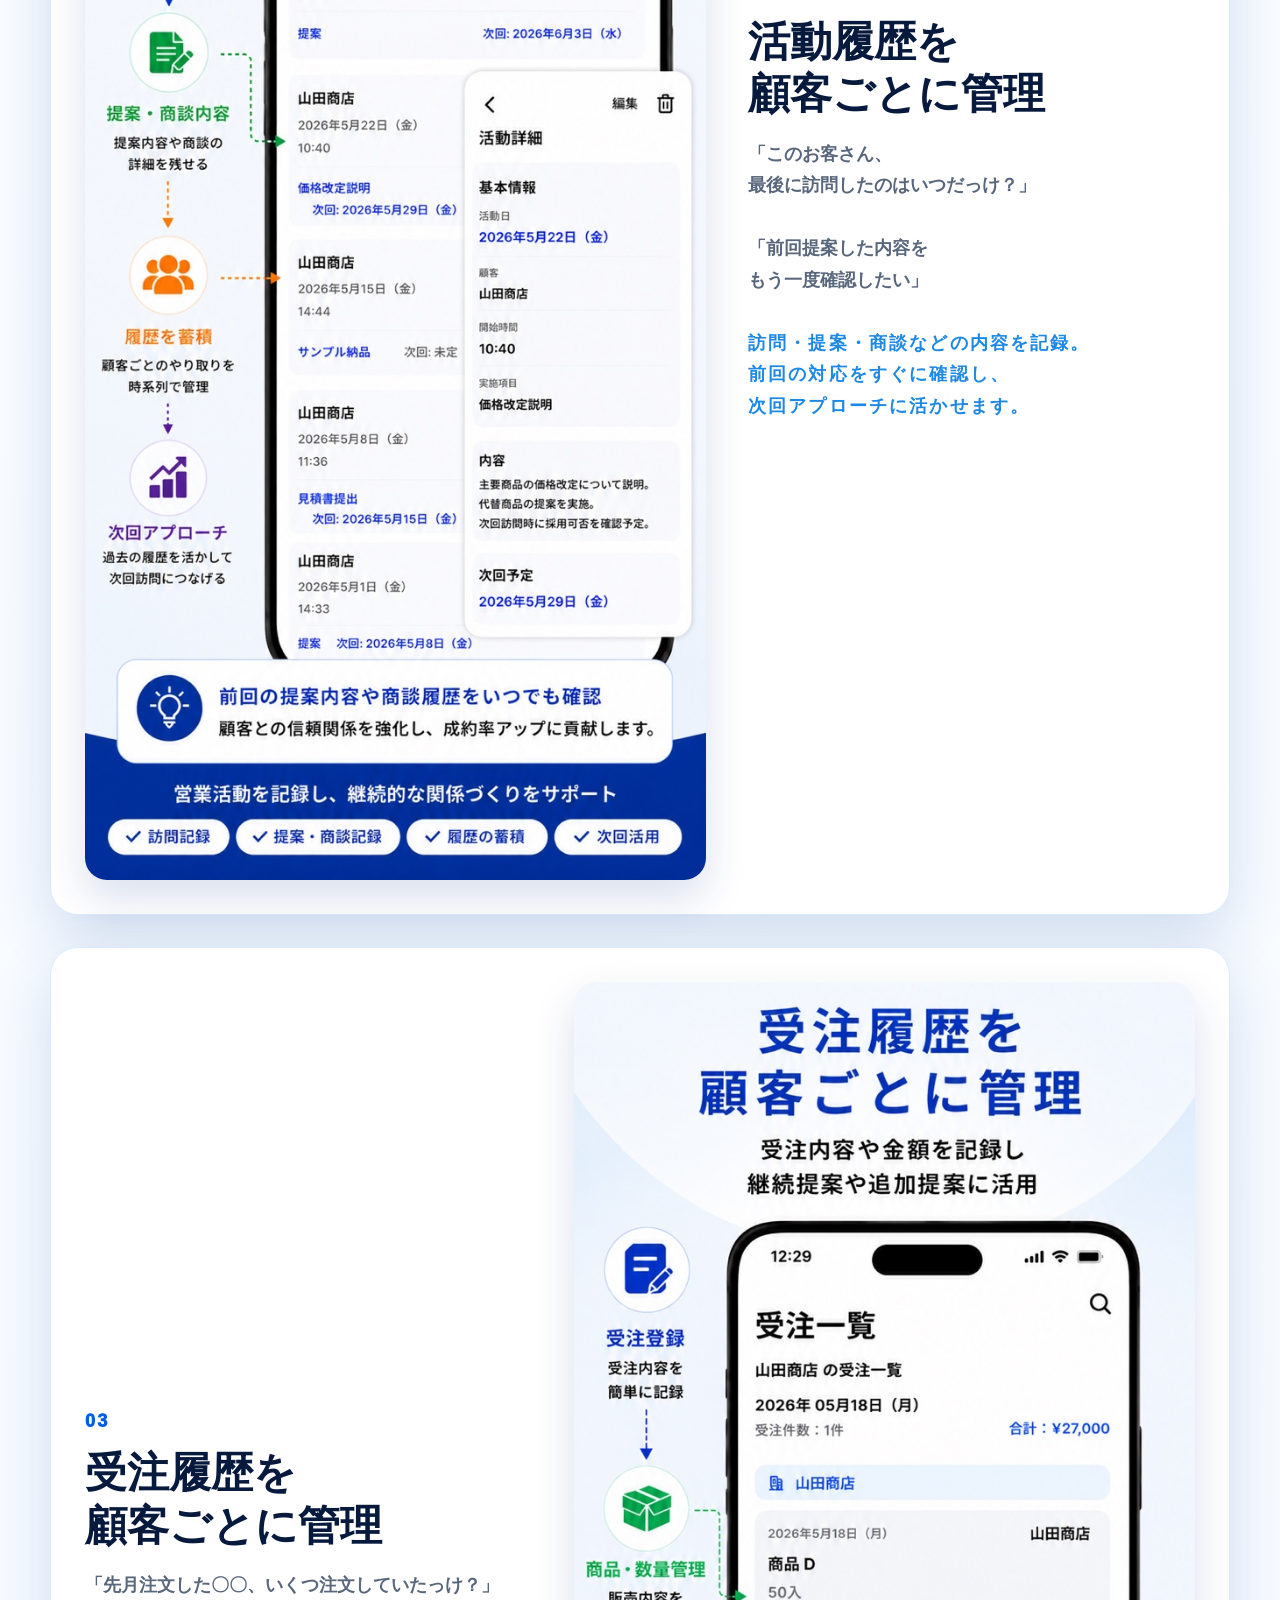
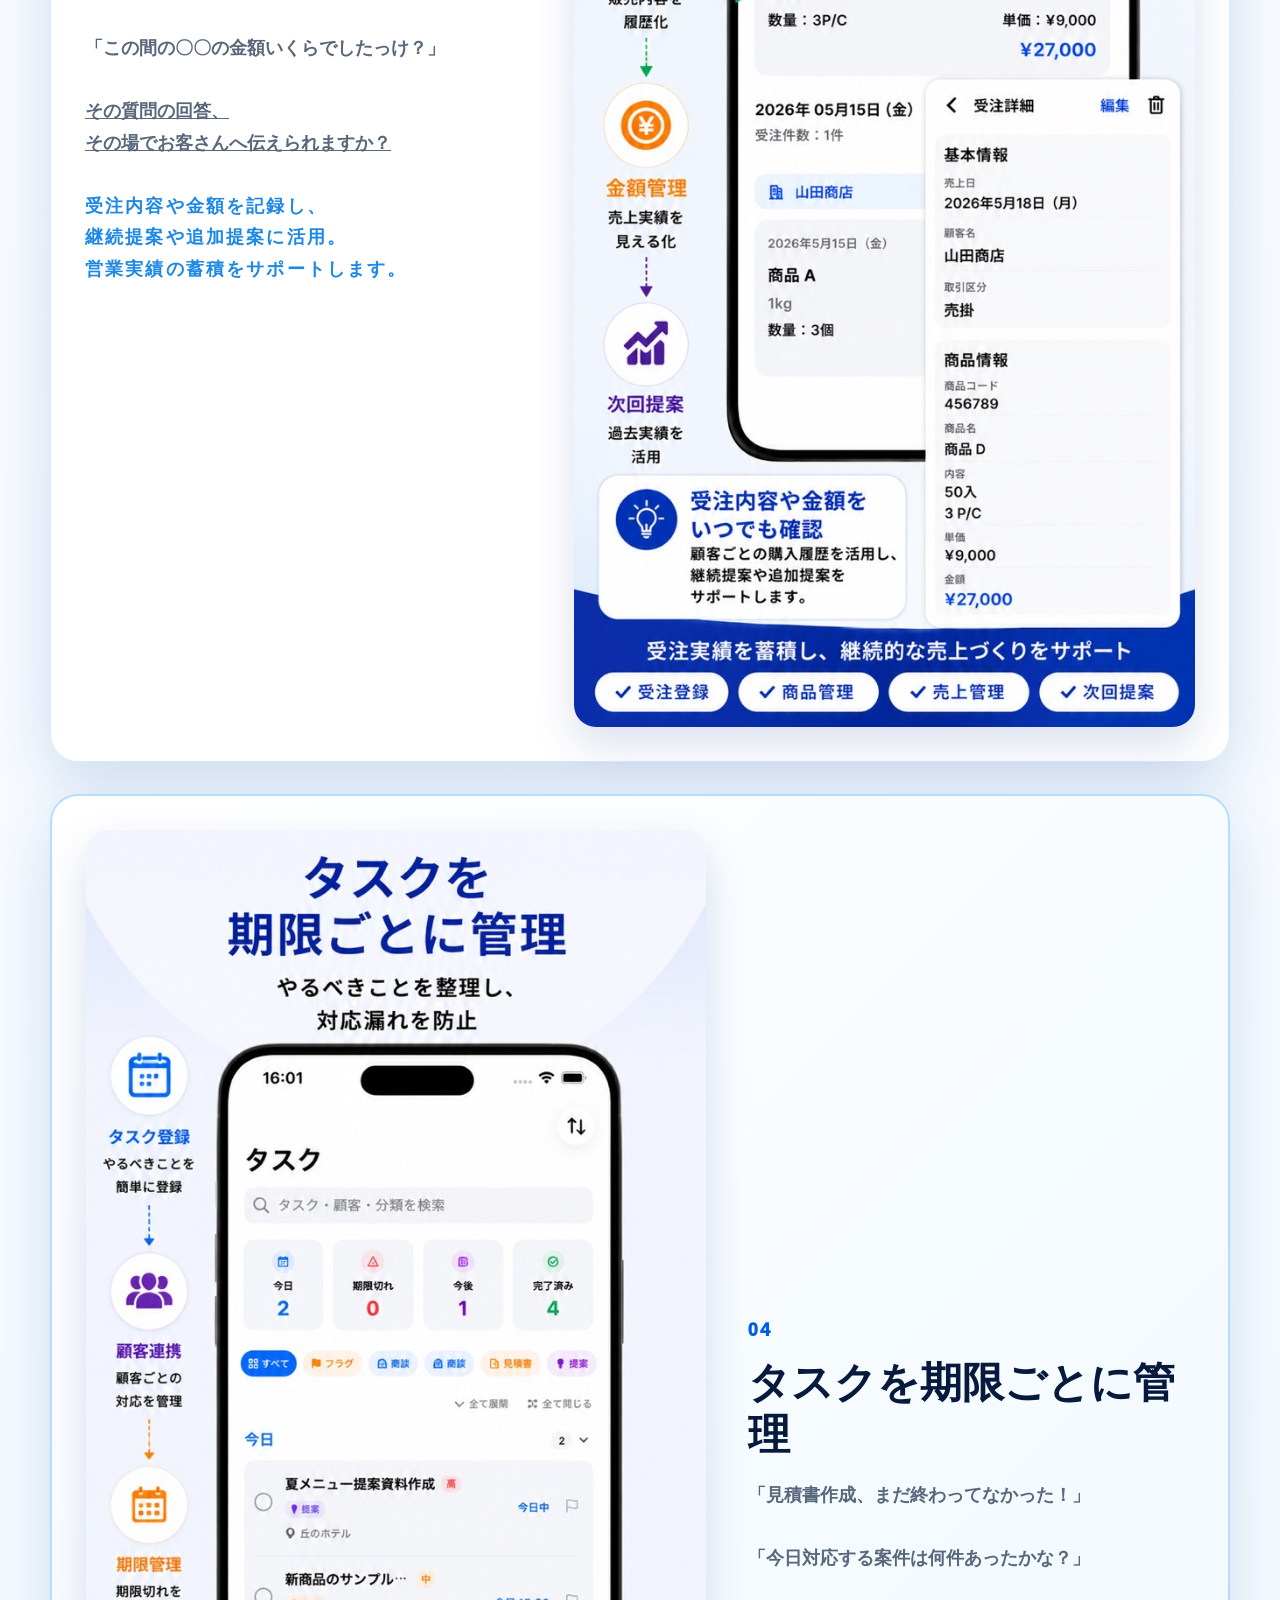
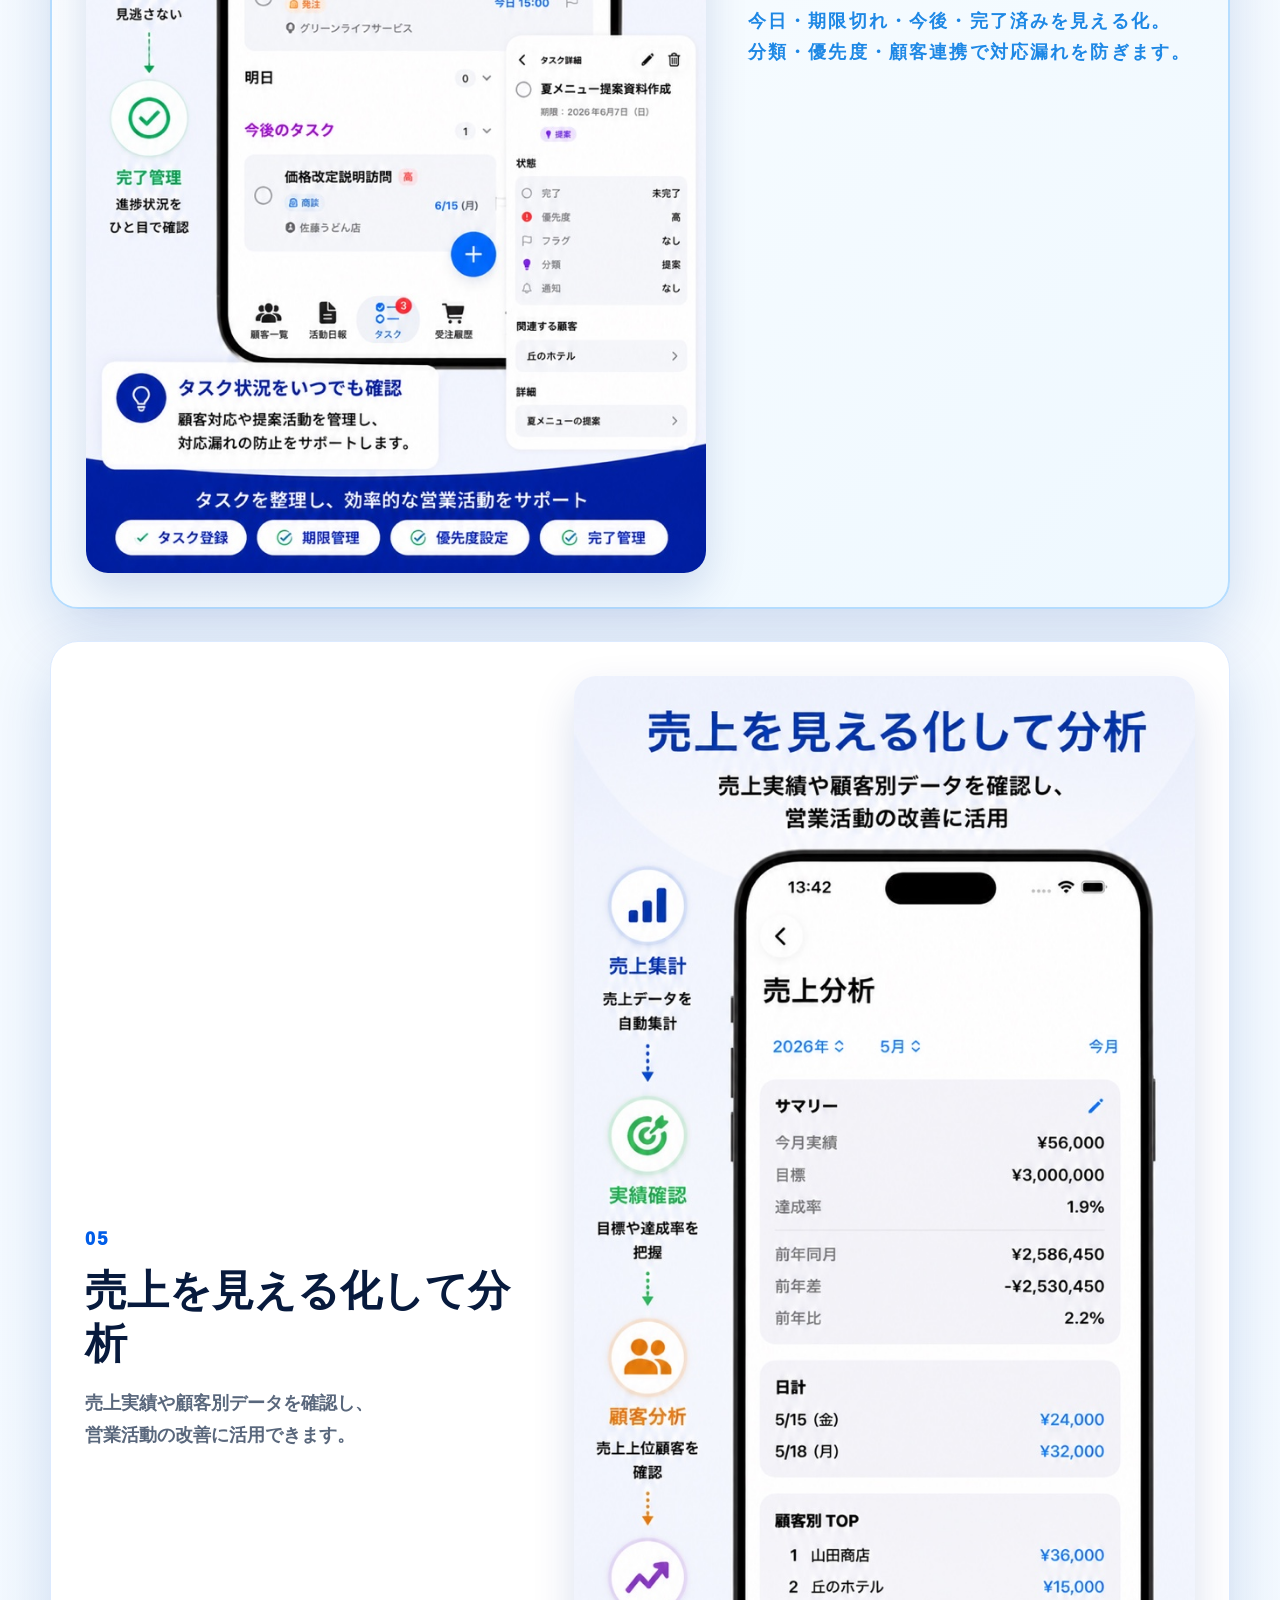
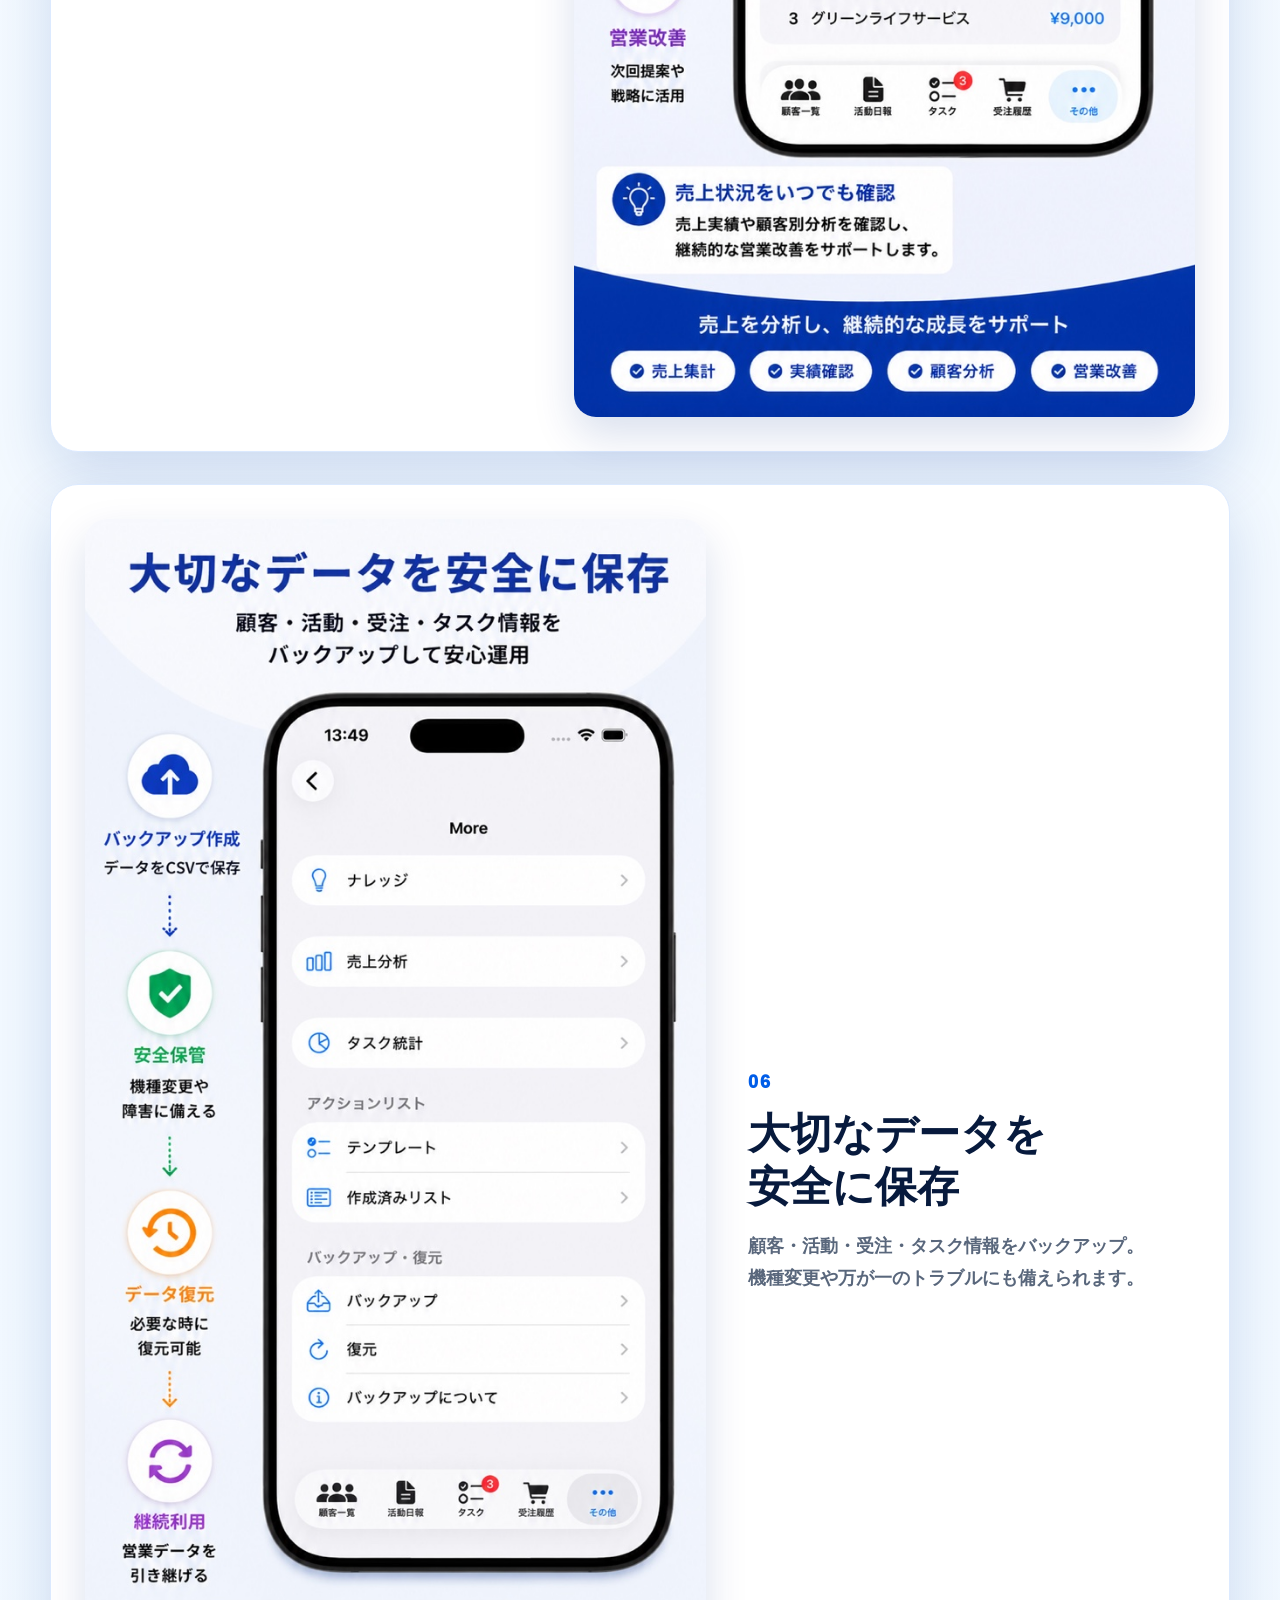
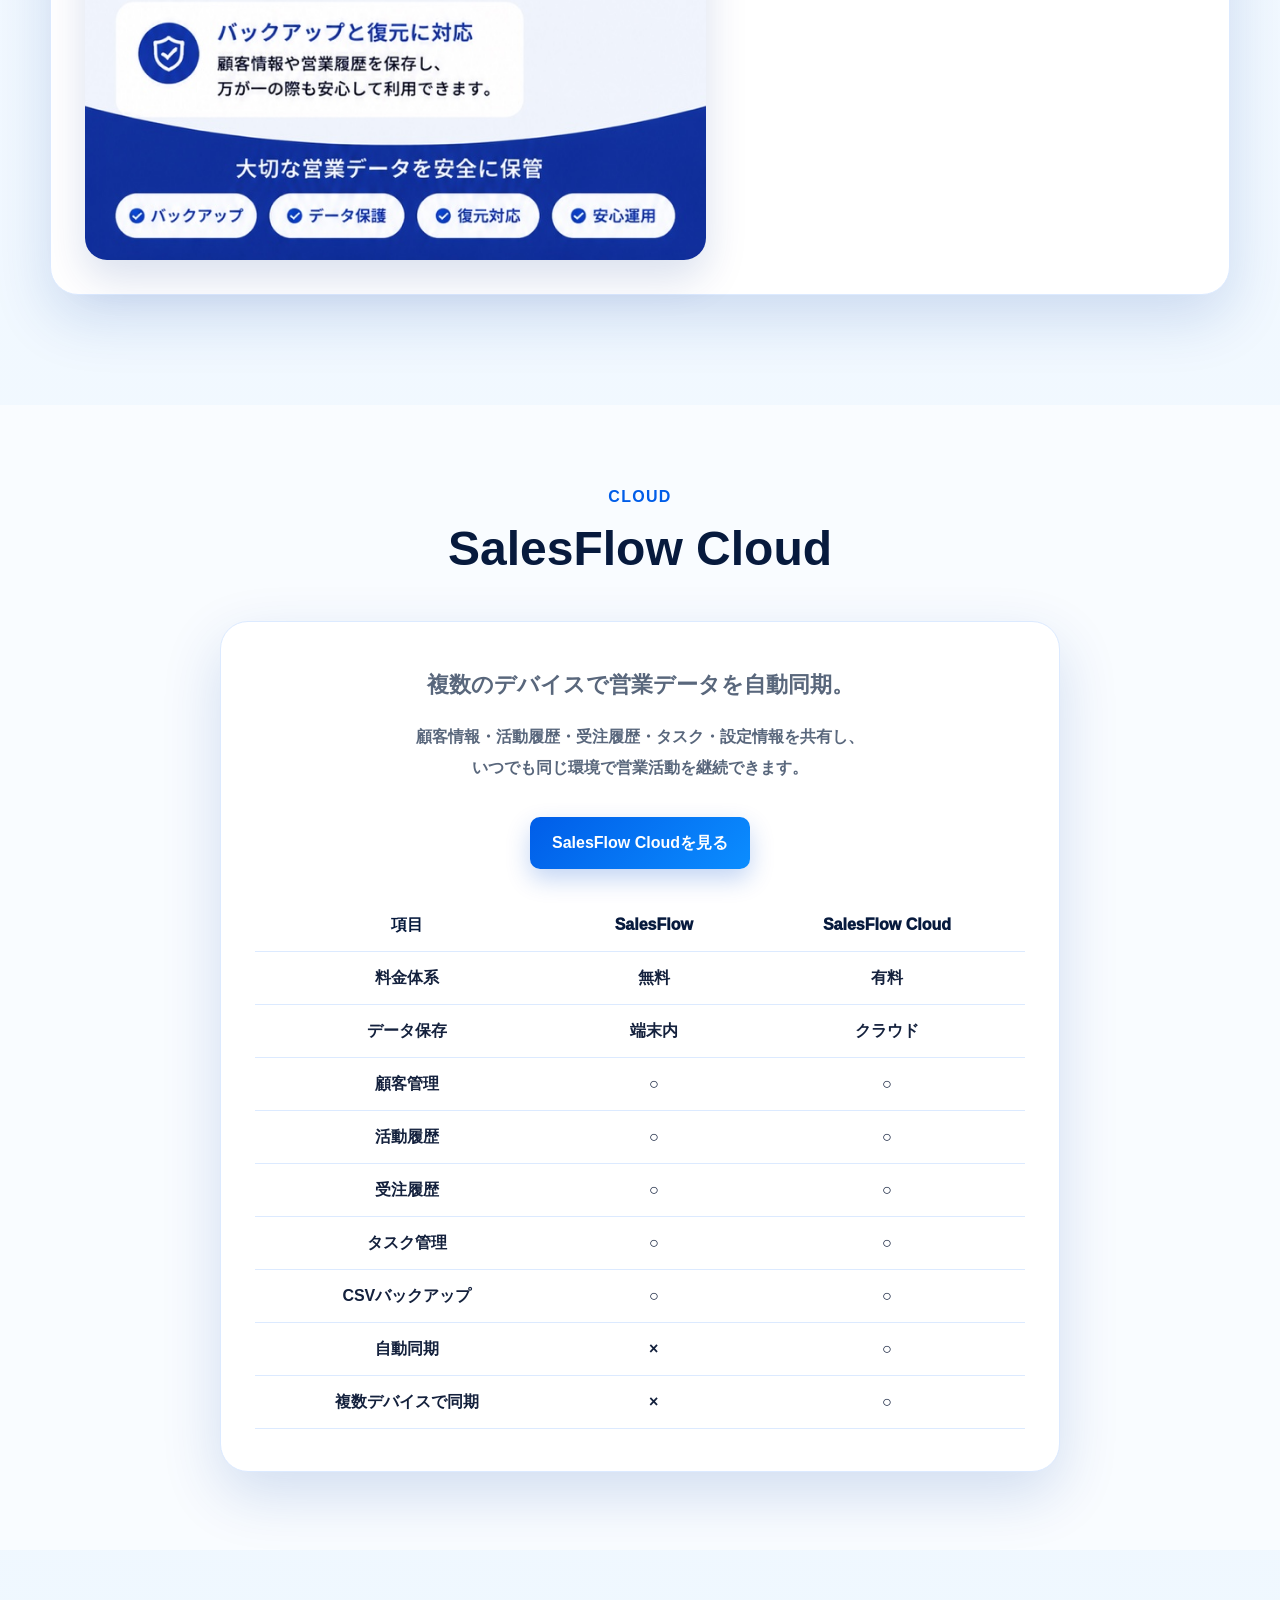
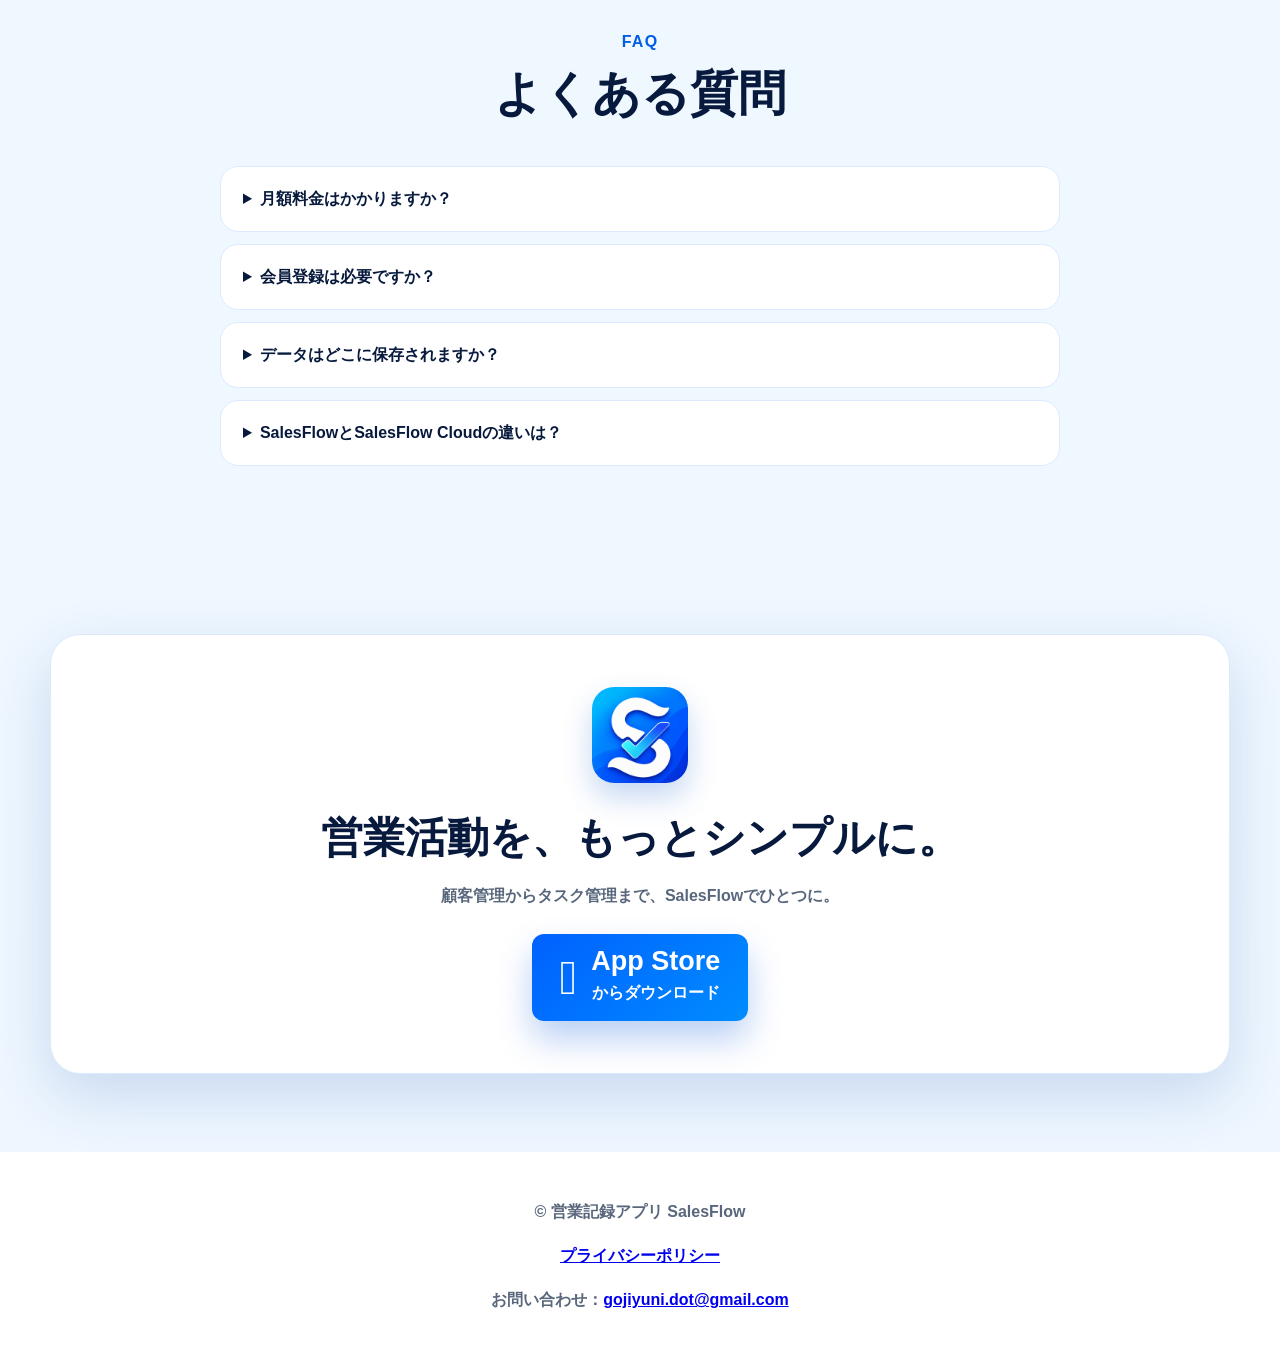
==== commit d7f10ef2: "Add files via upload" ====
--- a/index.html
+++ b/index.html
@@ -32,7 +32,8 @@
           <h2>営業活動を、ひとつに。</h2>
           <p class="lead">
             顧客管理・活動履歴・受注履歴・タスク管理を一元化。<br>
-            営業に必要な情報を、シンプルに、効率的に。
+            営業に必要な情報を、シンプルに、効率的に。<br><br>
+            無料版から始めて、必要に応じてCloud版へ移行できます。
           </p>
           <a rel="noopener noreferrer" target="_blank" class="appstore-button" href="https://apps.apple.com/jp/app/%E5%96%B6%E6%A5%AD%E8%A8%98%E9%8C%B2%E3%82%A2%E3%83%97%E3%83%AA-salesflow/id6761323456">
             <span class="apple"></span>
@@ -99,7 +100,7 @@
         </div>
 
         <div class="trust-row">
-          <div><span>¥</span><strong>買い切り型</strong><p>月額課金なしで安心して使えます</p></div>
+          <div><span>¥</span><strong>無料ではじめられる</strong><p>基本機能をすぐに利用できます</p></div>
           <div><span>🔒</span><strong>Face ID対応</strong><p>大切な顧客情報を安全に保護</p></div>
           <div><span>☁</span><strong>CSVバックアップ対応</strong><p>データのバックアップ・復元も簡単</p></div>
           <div><span>📶</span><strong>オフラインでも利用可能</strong><p>インターネット接続なしでも対応可能</p></div>
@@ -233,6 +234,43 @@
       </div>
     </section>
 
+    <section class="cloud-section" id="cloud">
+      <div class="container narrow">
+        <div class="section-title">
+          <p>Cloud</p>
+          <h2>SalesFlow Cloud</h2>
+        </div>
+        <div class="cloud-box">
+          <p class="cloud-lead">複数のデバイスで営業データを自動同期。</p>
+          <p>
+            顧客情報・活動履歴・受注履歴・タスク・設定情報を共有し、<br>
+            いつでも同じ環境で営業活動を継続できます。
+          </p>
+          <a class="header-cta cloud-cta" href="https://apps.apple.com/us/app/%E5%96%B6%E6%A5%AD%E8%A8%98%E9%8C%B2%E3%82%A2%E3%83%97%E3%83%AA-salesflow-cloud/id6780770357" target="_blank" rel="noopener noreferrer">SalesFlow Cloudを見る</a>
+          <div class="comparison-wrap">
+            <table class="comparison-table">
+              <thead>
+                <tr>
+                  <th>項目</th>
+                  <th>SalesFlow</th>
+                  <th>SalesFlow Cloud</th>
+                </tr>
+              </thead>
+              <tbody>
+                <tr><td>料金体系</td><td>無料</td><td>有料</td></tr><tr><td>データ保存</td><td>端末内</td><td>クラウド</td></tr><tr><td>顧客管理</td><td>○</td><td>○</td></tr>
+                <tr><td>活動履歴</td><td>○</td><td>○</td></tr>
+                <tr><td>受注履歴</td><td>○</td><td>○</td></tr>
+                <tr><td>タスク管理</td><td>○</td><td>○</td></tr>
+                <tr><td>CSVバックアップ</td><td>○</td><td>○</td></tr>
+                <tr><td>自動同期</td><td>×</td><td>○</td></tr>
+                <tr><td>複数デバイスで同期</td><td>×</td><td>○</td></tr>
+              </tbody>
+            </table>
+          </div>
+        </div>
+      </div>
+    </section>
+
     <section class="faq" id="faq">
       <div class="container narrow">
         <div class="section-title">
@@ -241,7 +279,7 @@
         </div>
         <details>
           <summary>月額料金はかかりますか？</summary>
-          <p>買い切り型のため、月額料金は不要です。</p>
+          <p>無料ではじめられるため、月額料金は不要です。</p>
         </details>
         <details>
           <summary>会員登録は必要ですか？</summary>
@@ -251,6 +289,14 @@
           <summary>データはどこに保存されますか？</summary>
           <p>端末内保存方式を採用しています。<br><br>顧客情報や活動履歴などのデータはお使いのiPhone内に保存され、<br>外部サーバーへ送信されることはありません。<br><br>また、CSV形式でのバックアップ・復元にも対応しているため、<br>機種変更や万が一のトラブルにも備えられます。</p>
         </details>
+        <details>
+          <summary>SalesFlowとSalesFlow Cloudの違いは？</summary>
+          <p>SalesFlow Cloudは営業データを自動同期し、<br>
+          複数のデバイスで同じ環境を利用できます。<br><br>
+          顧客情報・活動履歴・受注履歴・タスク・設定情報も共有されるため、<br>
+          複数端末で継続的に営業活動を行う方におすすめです。</p>
+        </details>
+
       </div>
     </section>
 
--- a/style.css
+++ b/style.css
@@ -1198,3 +1198,94 @@
     height: auto !important;
   }
 }
+
+
+/* ===== V45.1: SalesFlow Cloud section / comparison table fixes ===== */
+.cloud-section {
+  padding: 78px 0;
+  background: rgba(255,255,255,.62);
+}
+
+.cloud-box {
+  background: #fff;
+  border: 1px solid var(--line);
+  border-radius: 28px;
+  padding: 42px 34px;
+  text-align: center;
+  box-shadow: var(--shadow);
+}
+
+.cloud-lead {
+  color: var(--deep);
+  font-size: 22px;
+  font-weight: 900;
+  margin: 0 0 10px;
+}
+
+.cloud-box p {
+  color: var(--muted);
+  font-weight: 800;
+  line-height: 1.9;
+}
+
+.cloud-cta {
+  display: inline-flex;
+  margin: 18px auto 30px;
+}
+
+.comparison-wrap {
+  width: 100%;
+  overflow-x: auto;
+}
+
+.comparison-table {
+  width: 100%;
+  border-collapse: collapse;
+  margin: 0 auto;
+  text-align: center;
+}
+
+.comparison-table th,
+.comparison-table td {
+  text-align: center !important;
+  vertical-align: middle;
+  padding: 12px 16px;
+  border-bottom: 1px solid var(--line);
+  font-weight: 800;
+}
+
+.comparison-table th {
+  color: var(--deep);
+  font-weight: 950;
+}
+
+.comparison-table td:first-child,
+.comparison-table th:first-child {
+  text-align: center !important;
+}
+
+@media(max-width:620px) {
+  .cloud-section {
+    padding: 54px 0;
+  }
+
+  .cloud-box {
+    padding: 28px 18px;
+    border-radius: 22px;
+  }
+
+  .cloud-lead {
+    font-size: 18px;
+  }
+
+  .cloud-box p {
+    font-size: 15px;
+  }
+
+  .comparison-table th,
+  .comparison-table td {
+    padding: 10px 8px;
+    font-size: 13px;
+    white-space: nowrap;
+  }
+}
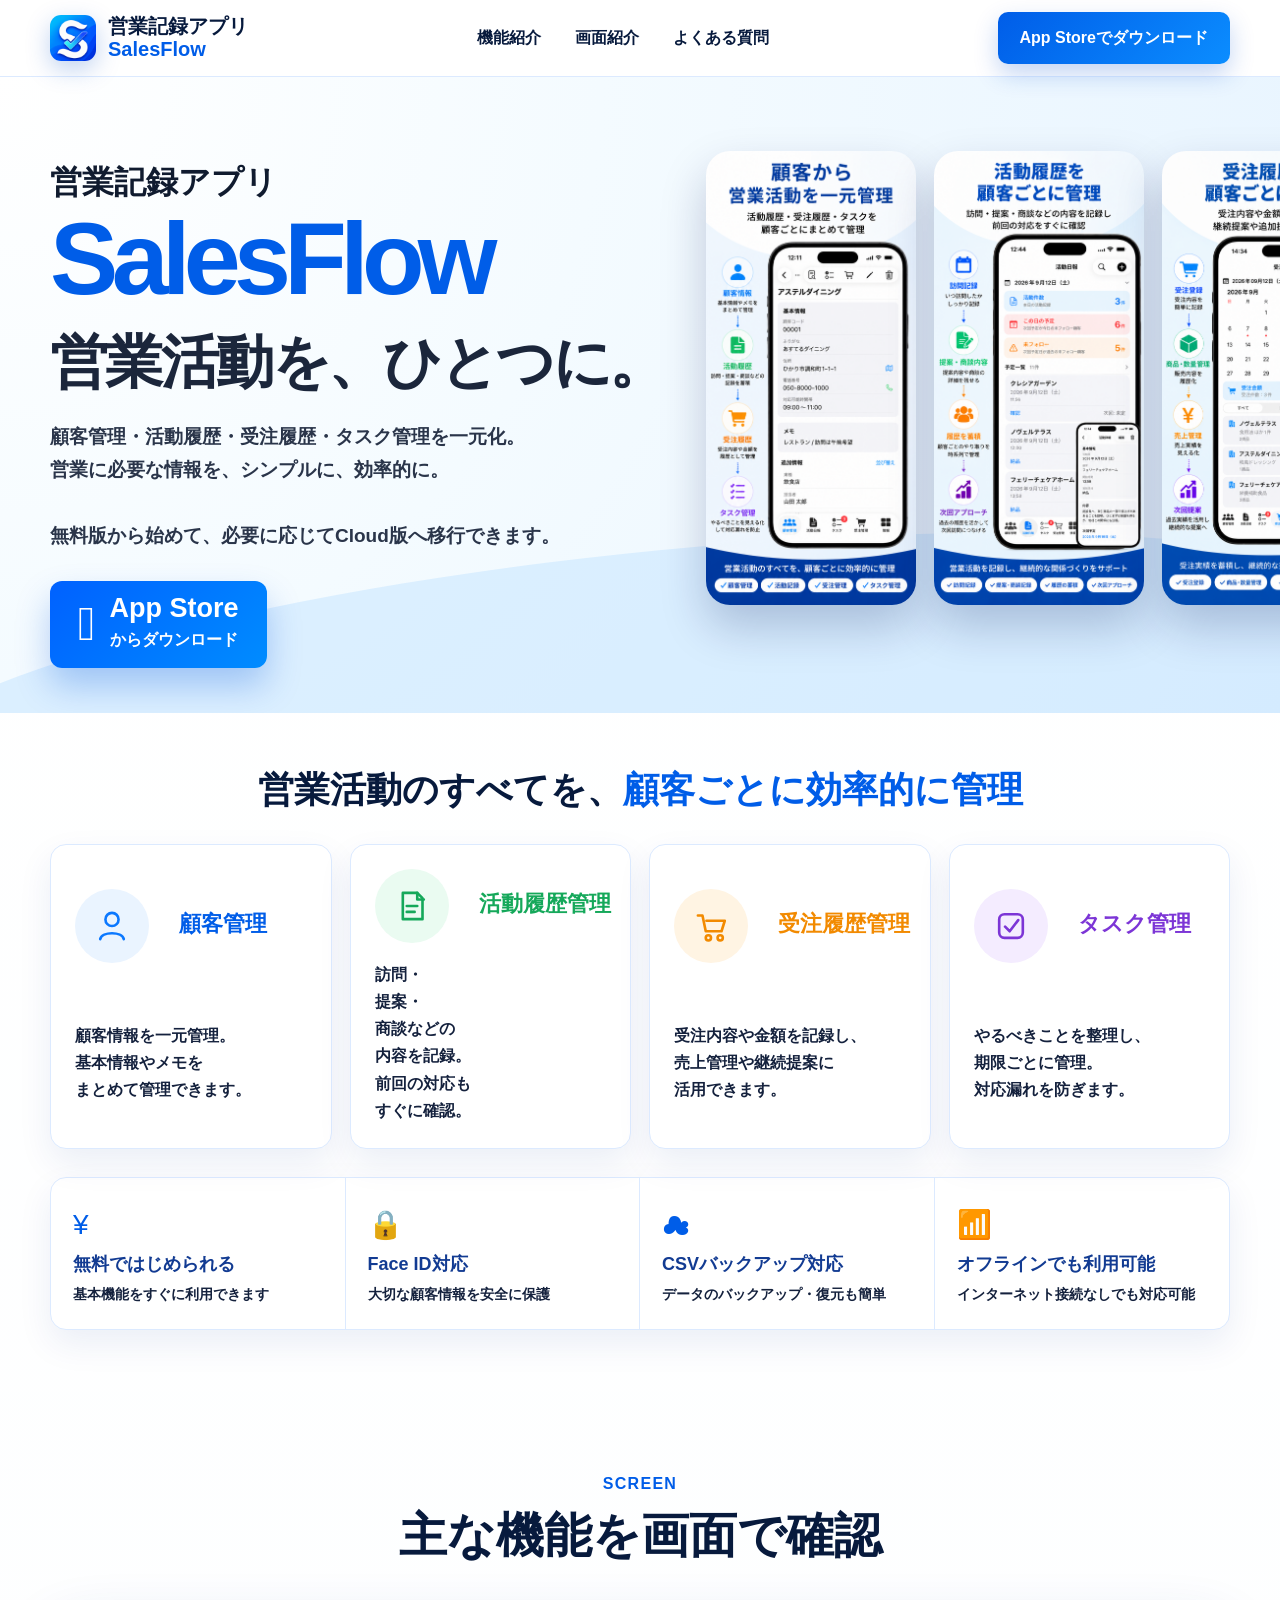
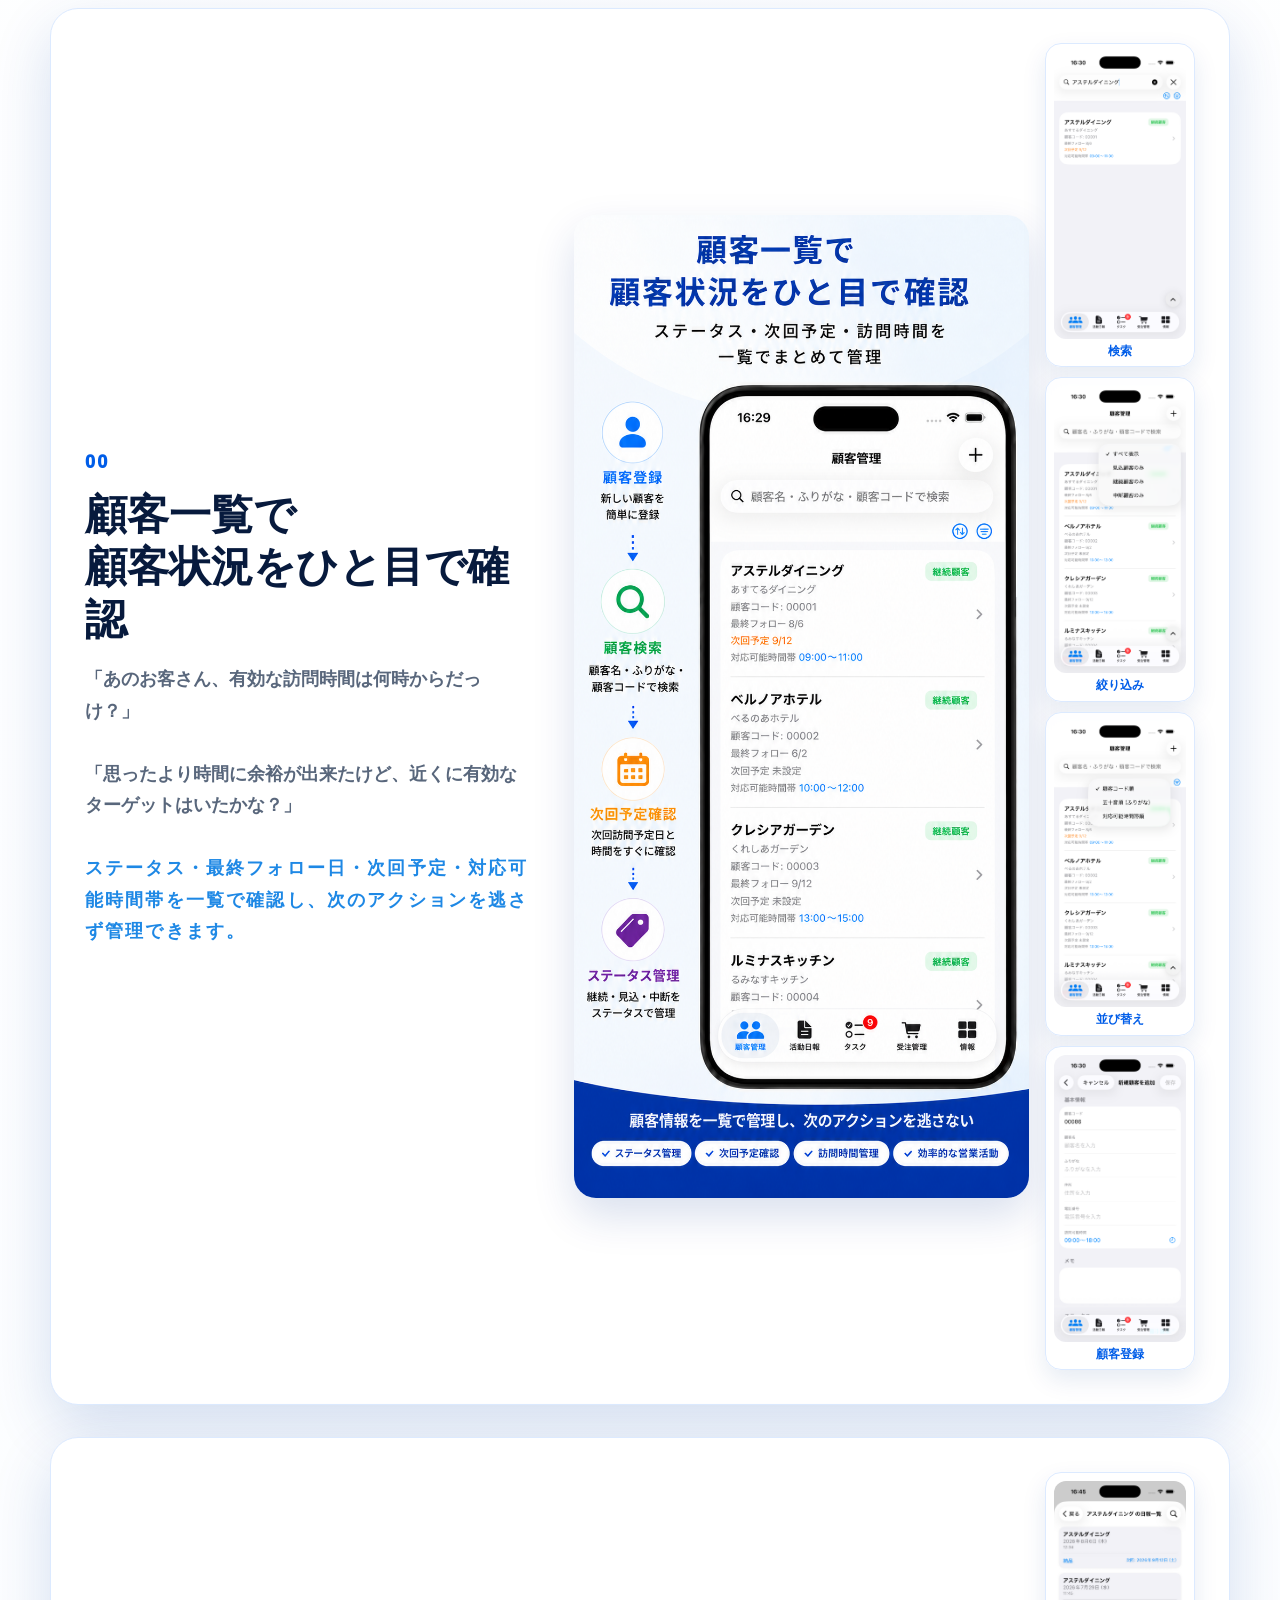
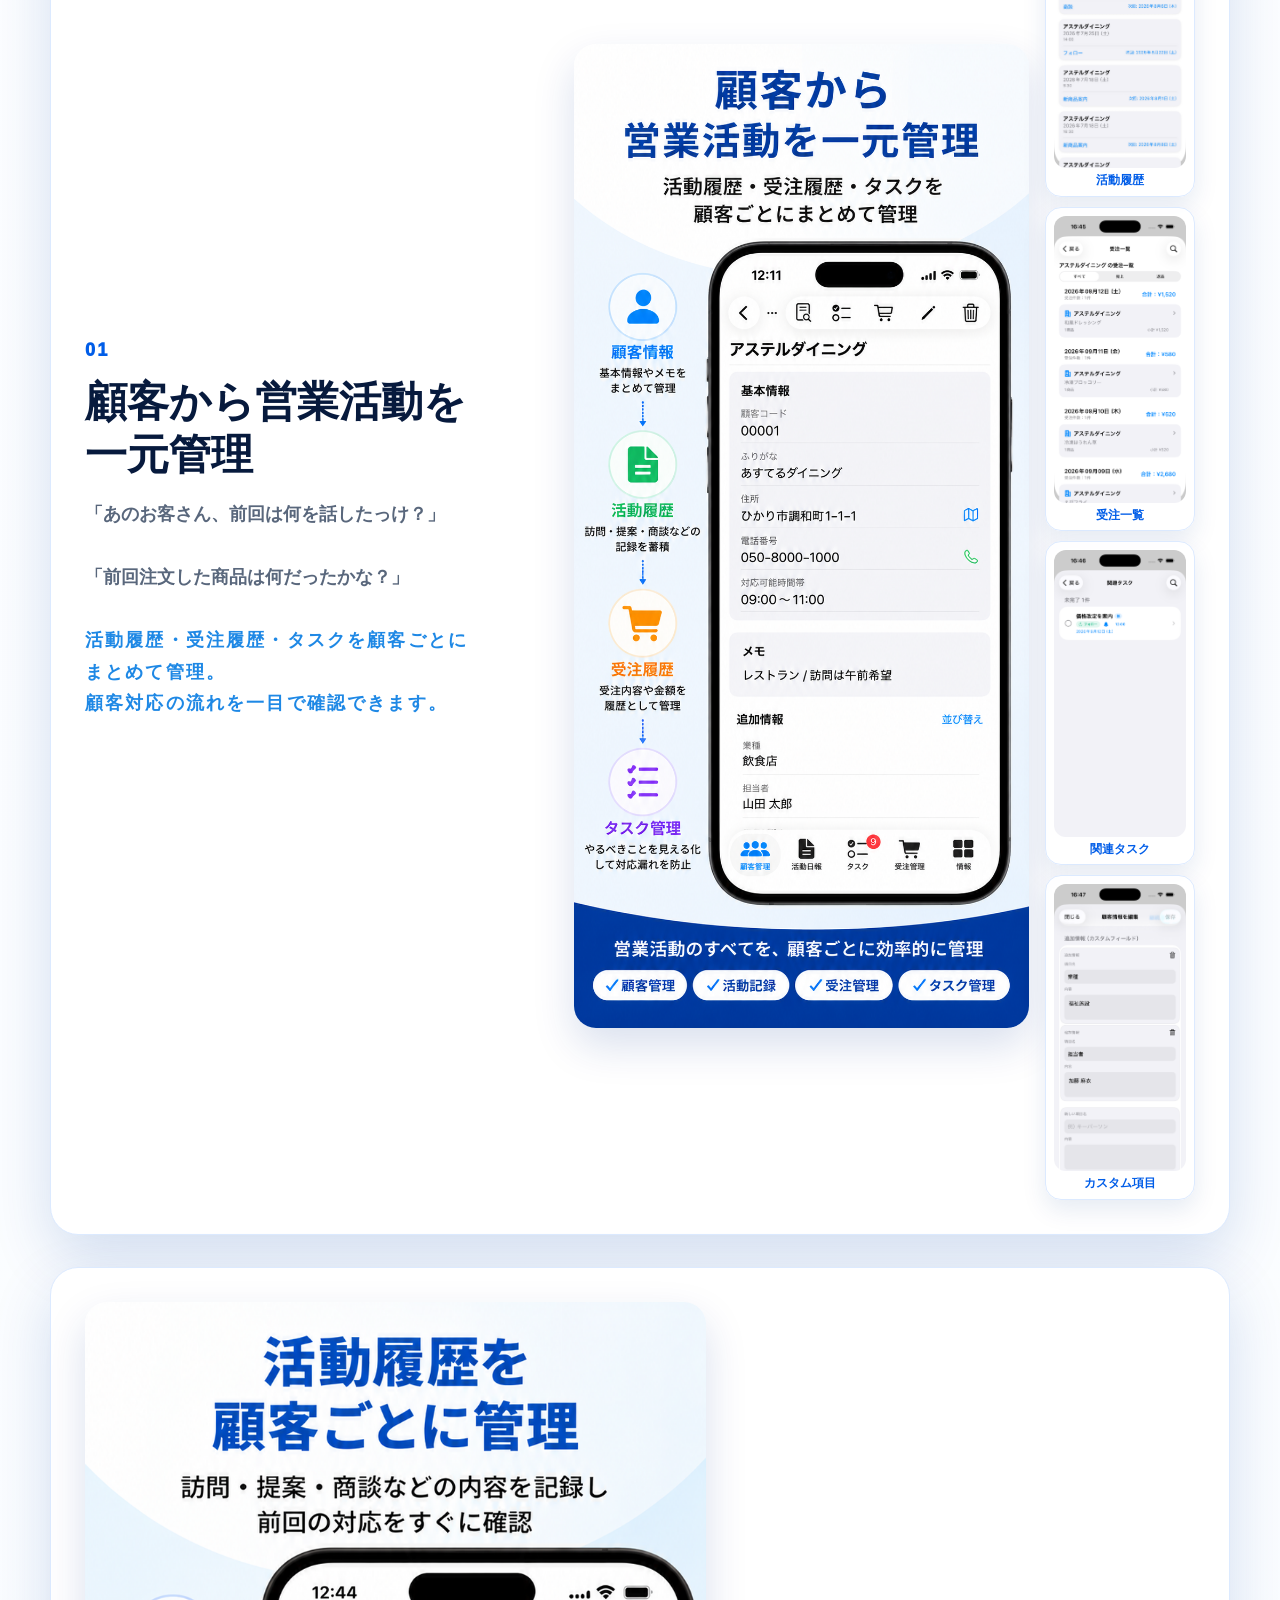
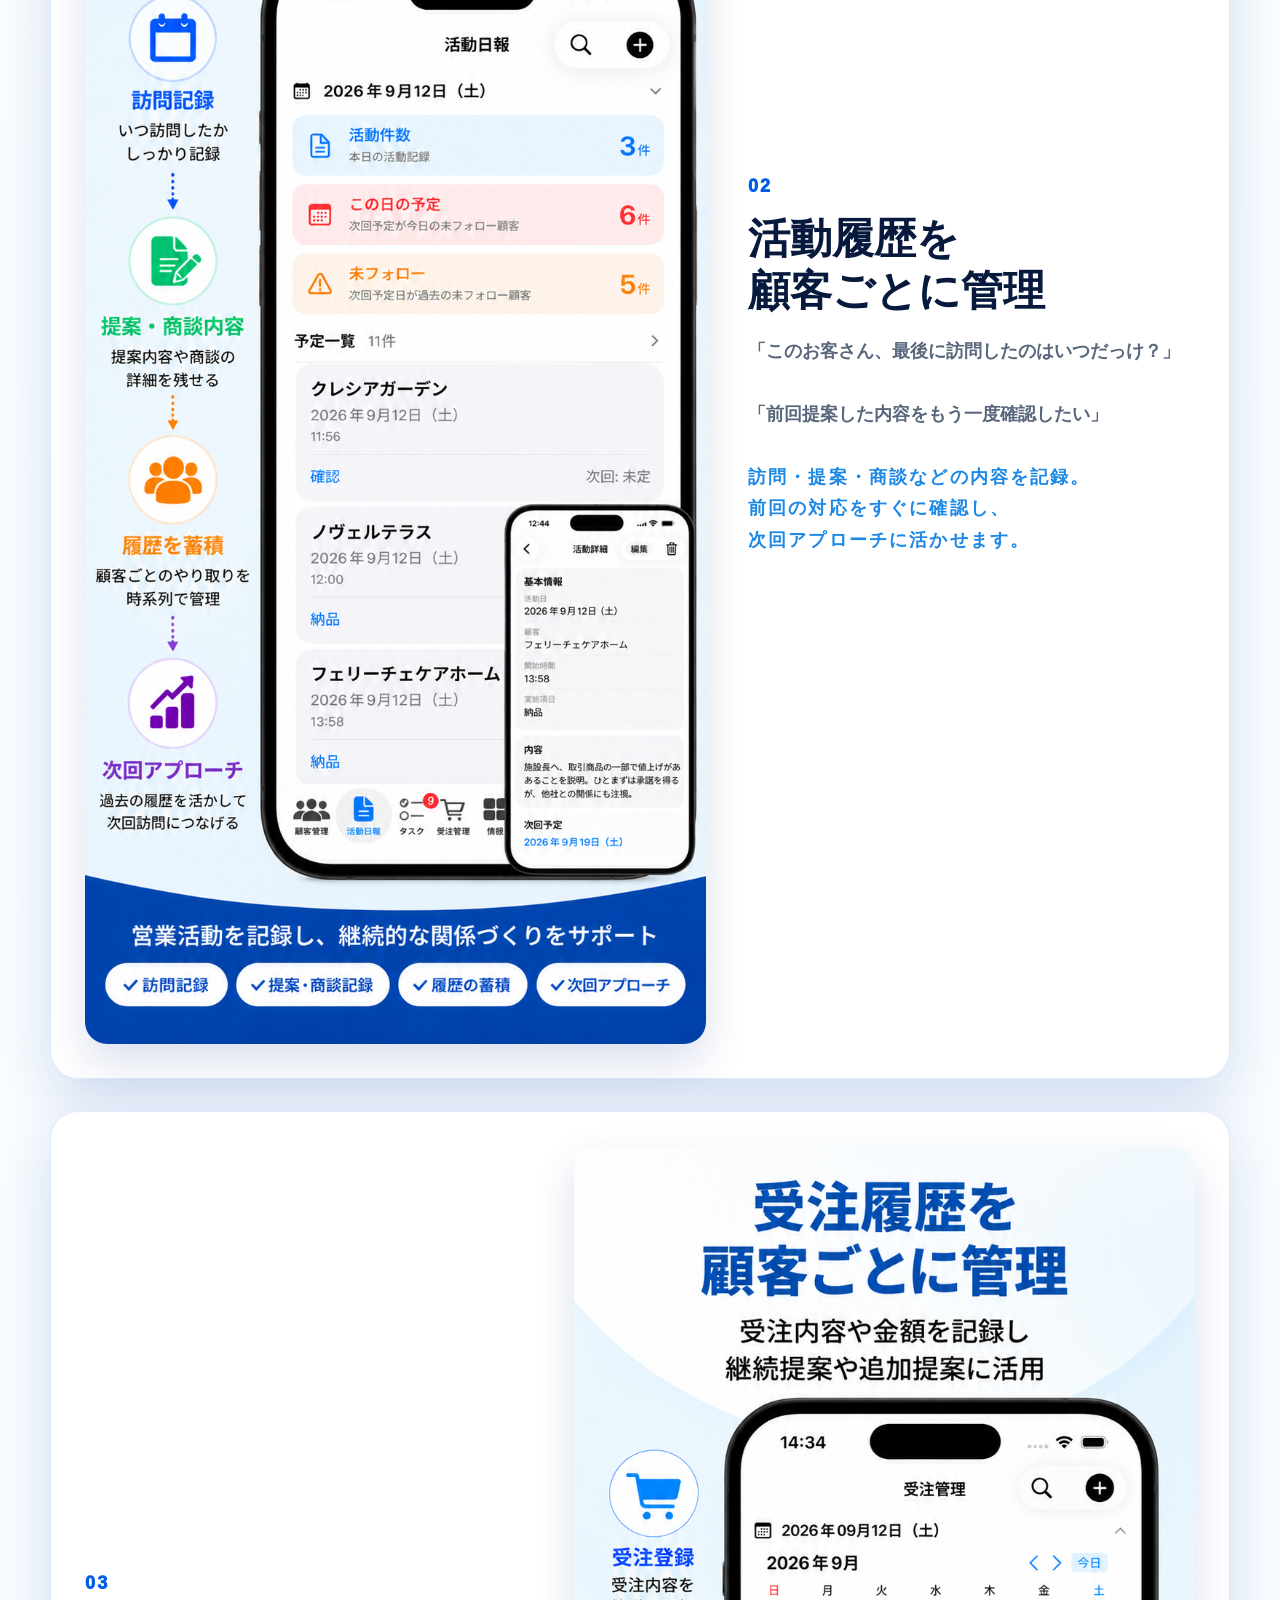
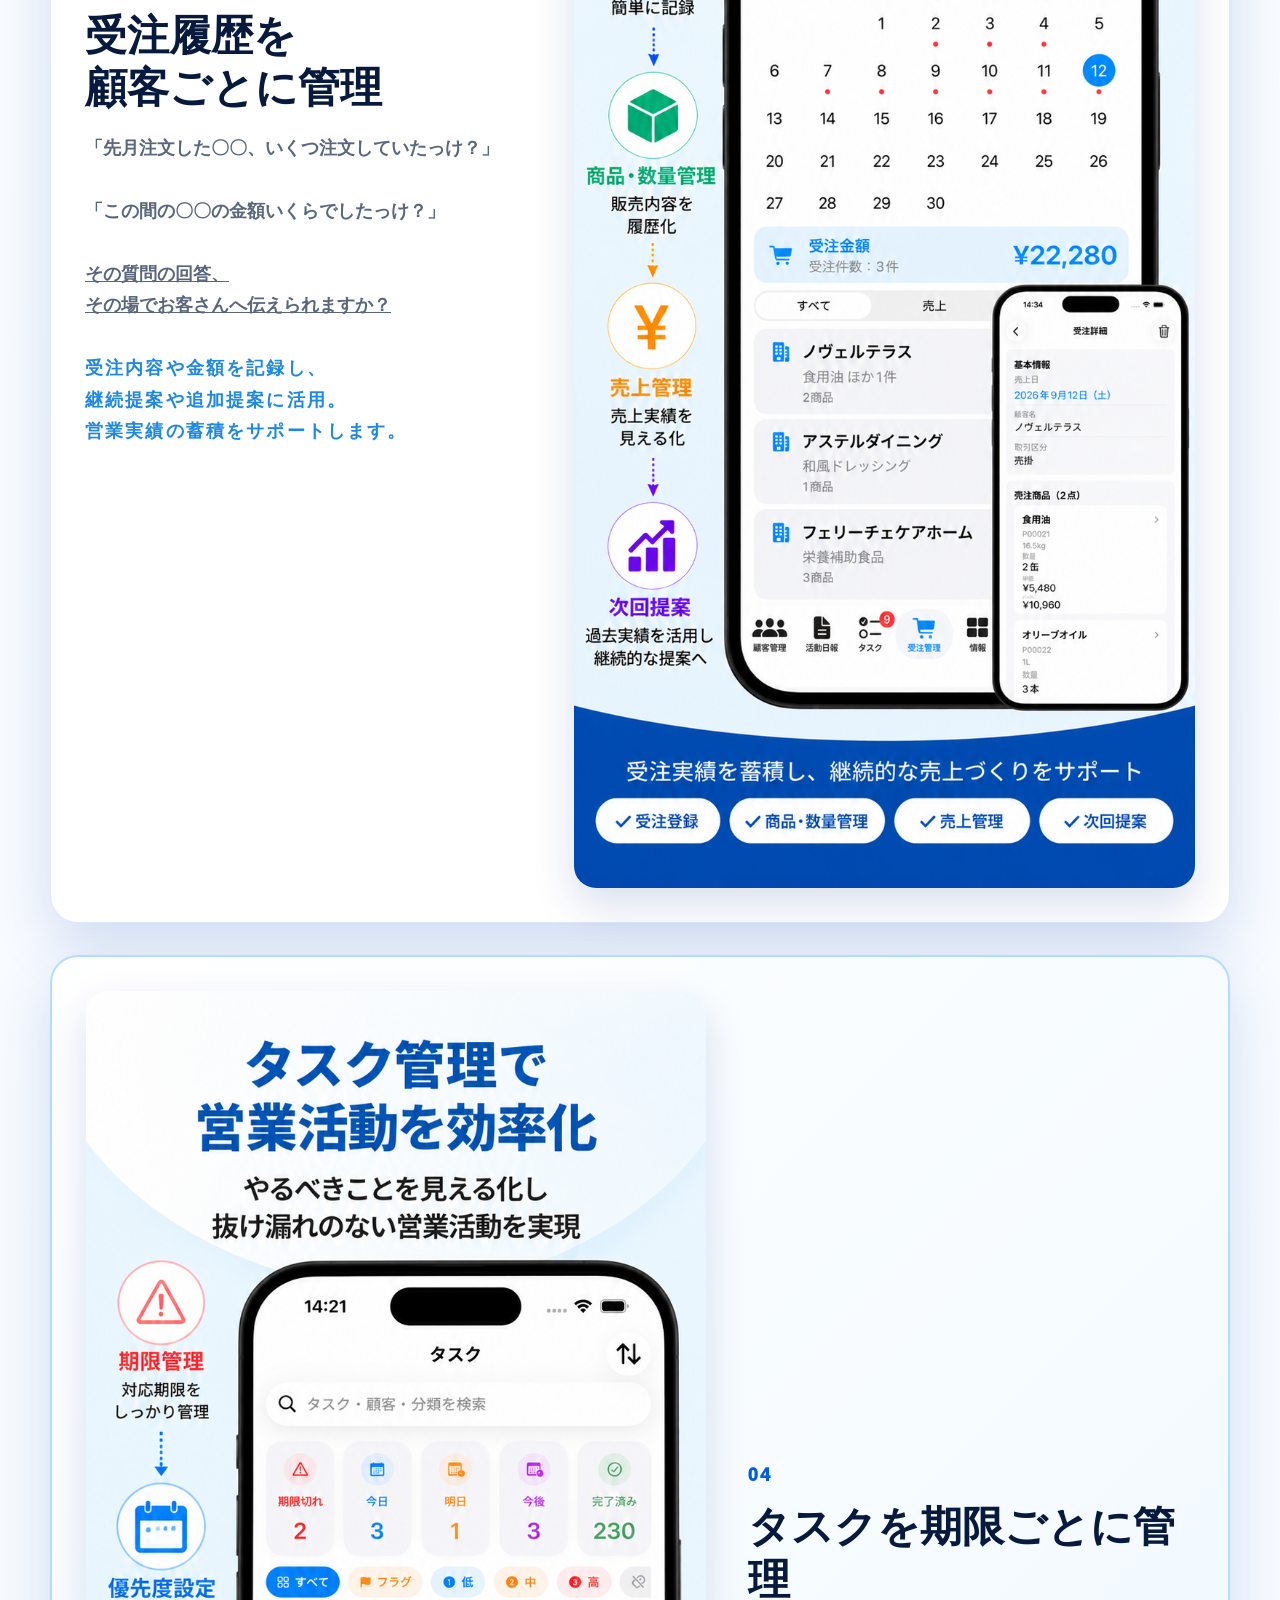
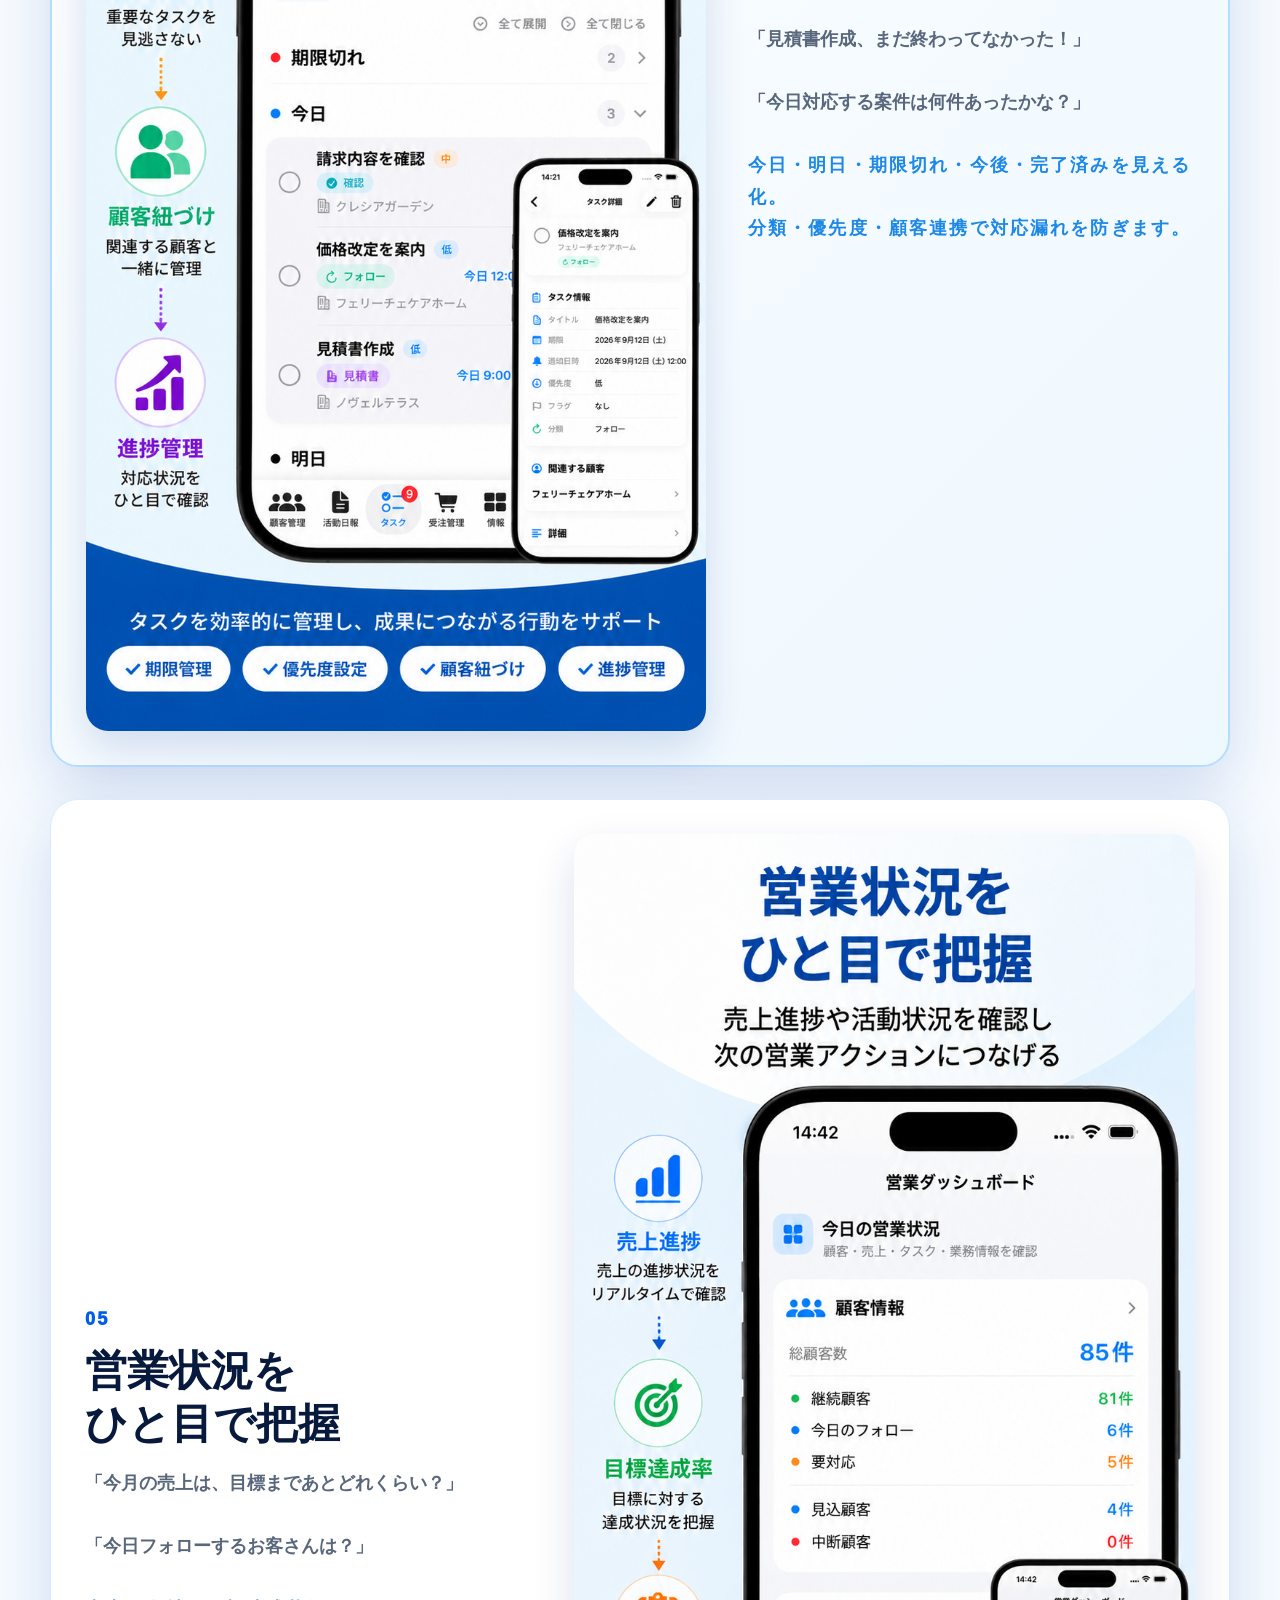
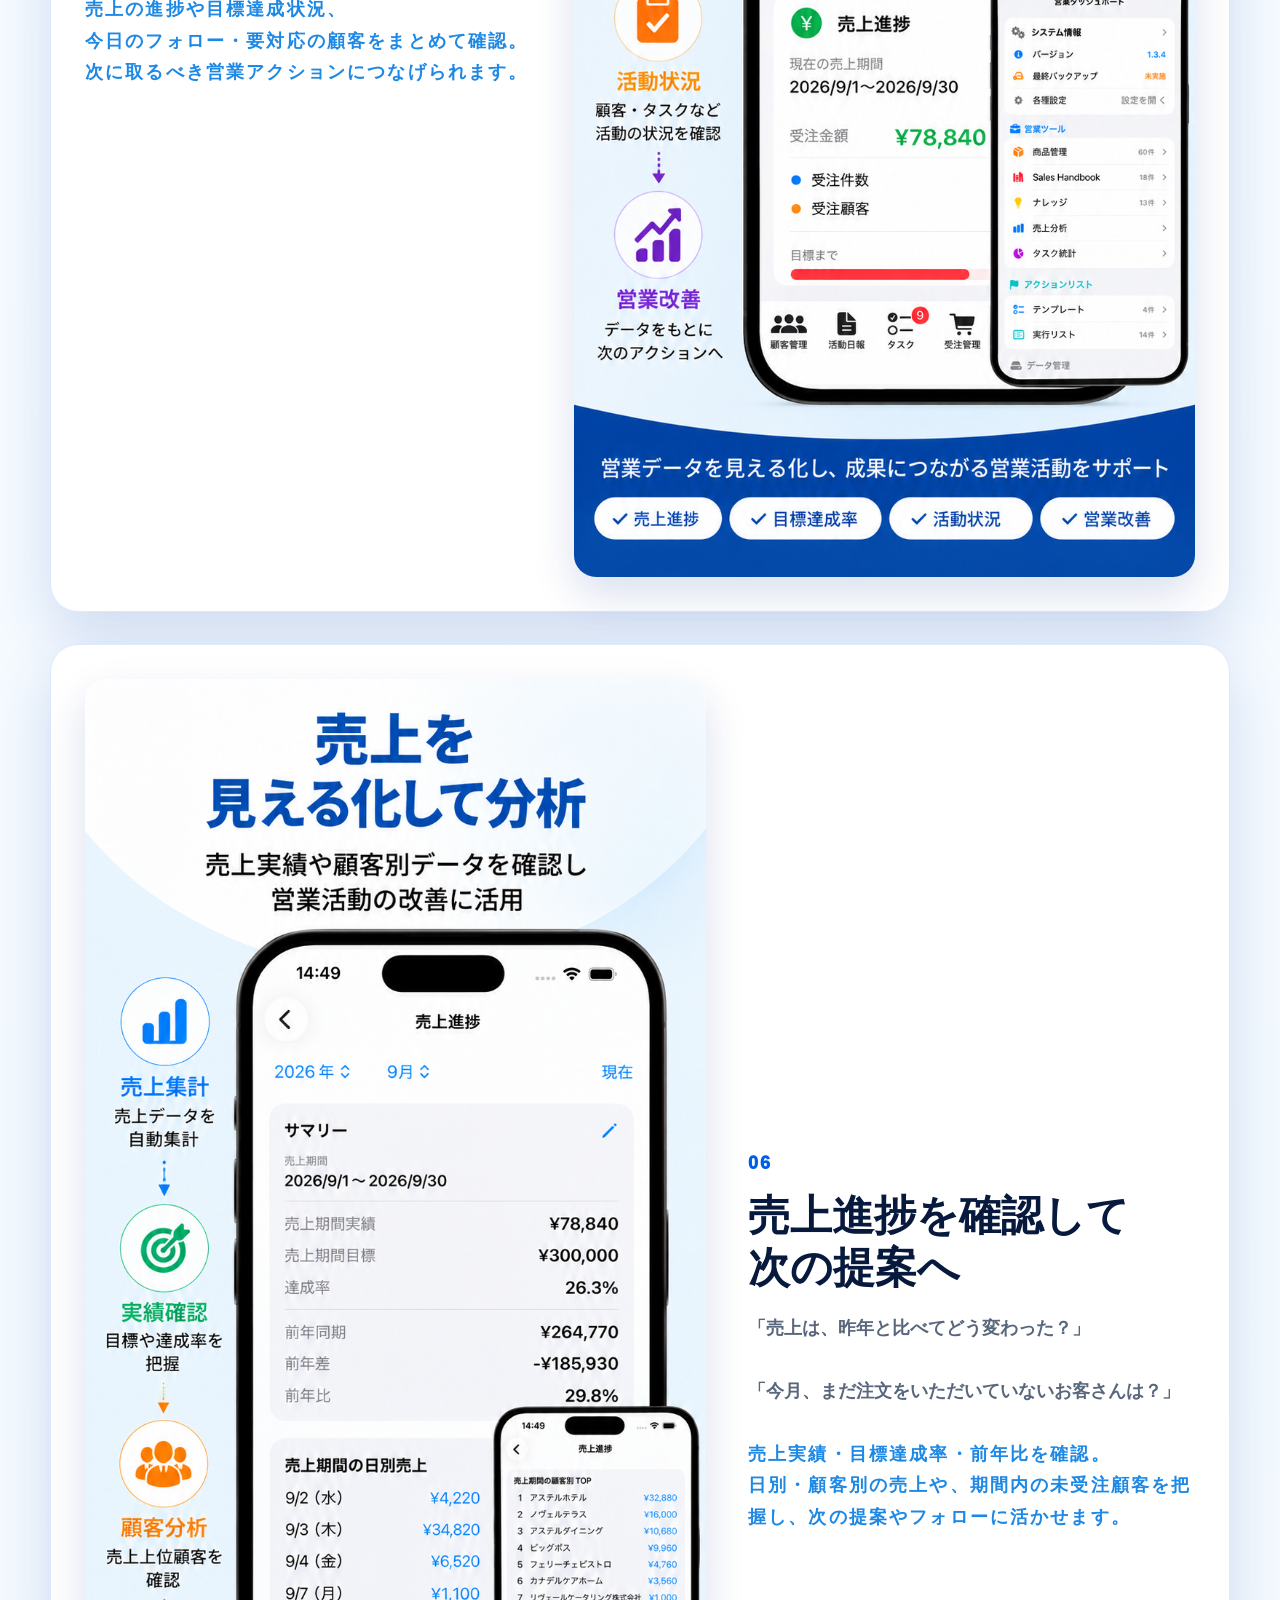
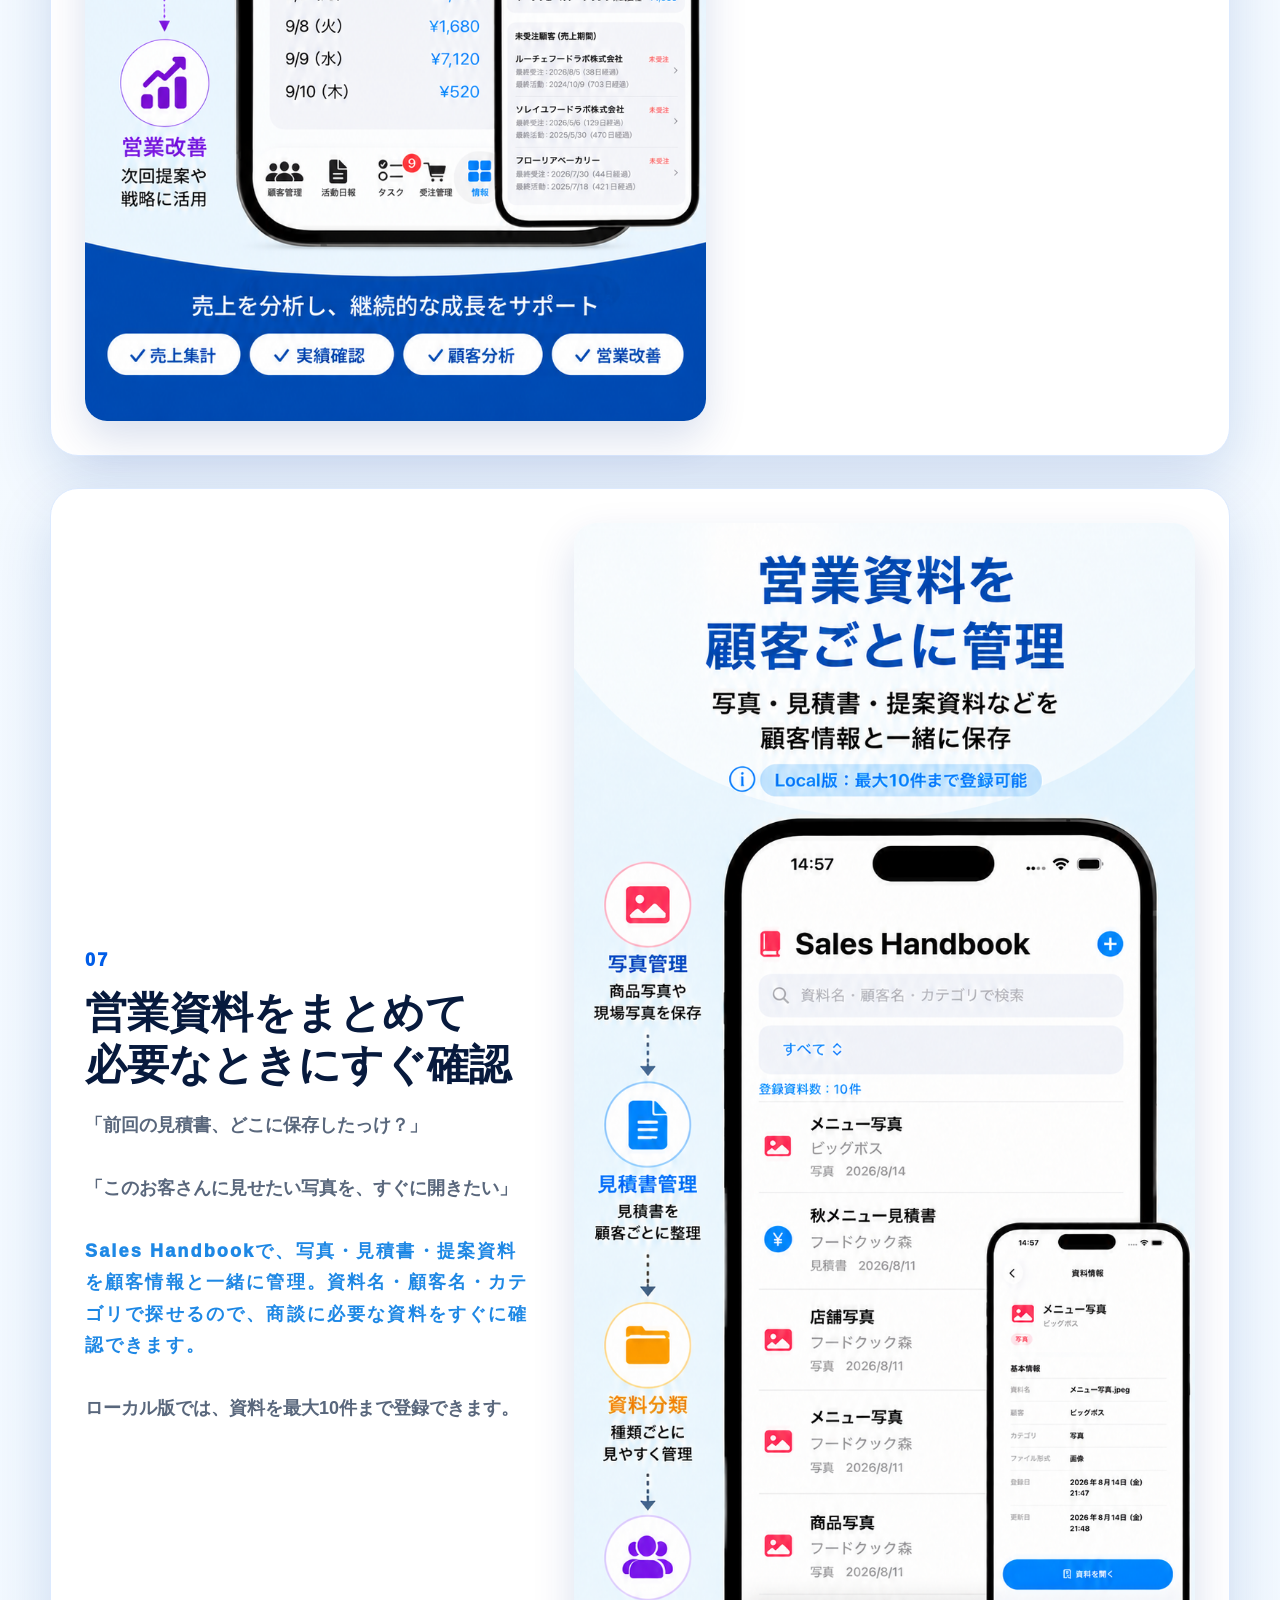
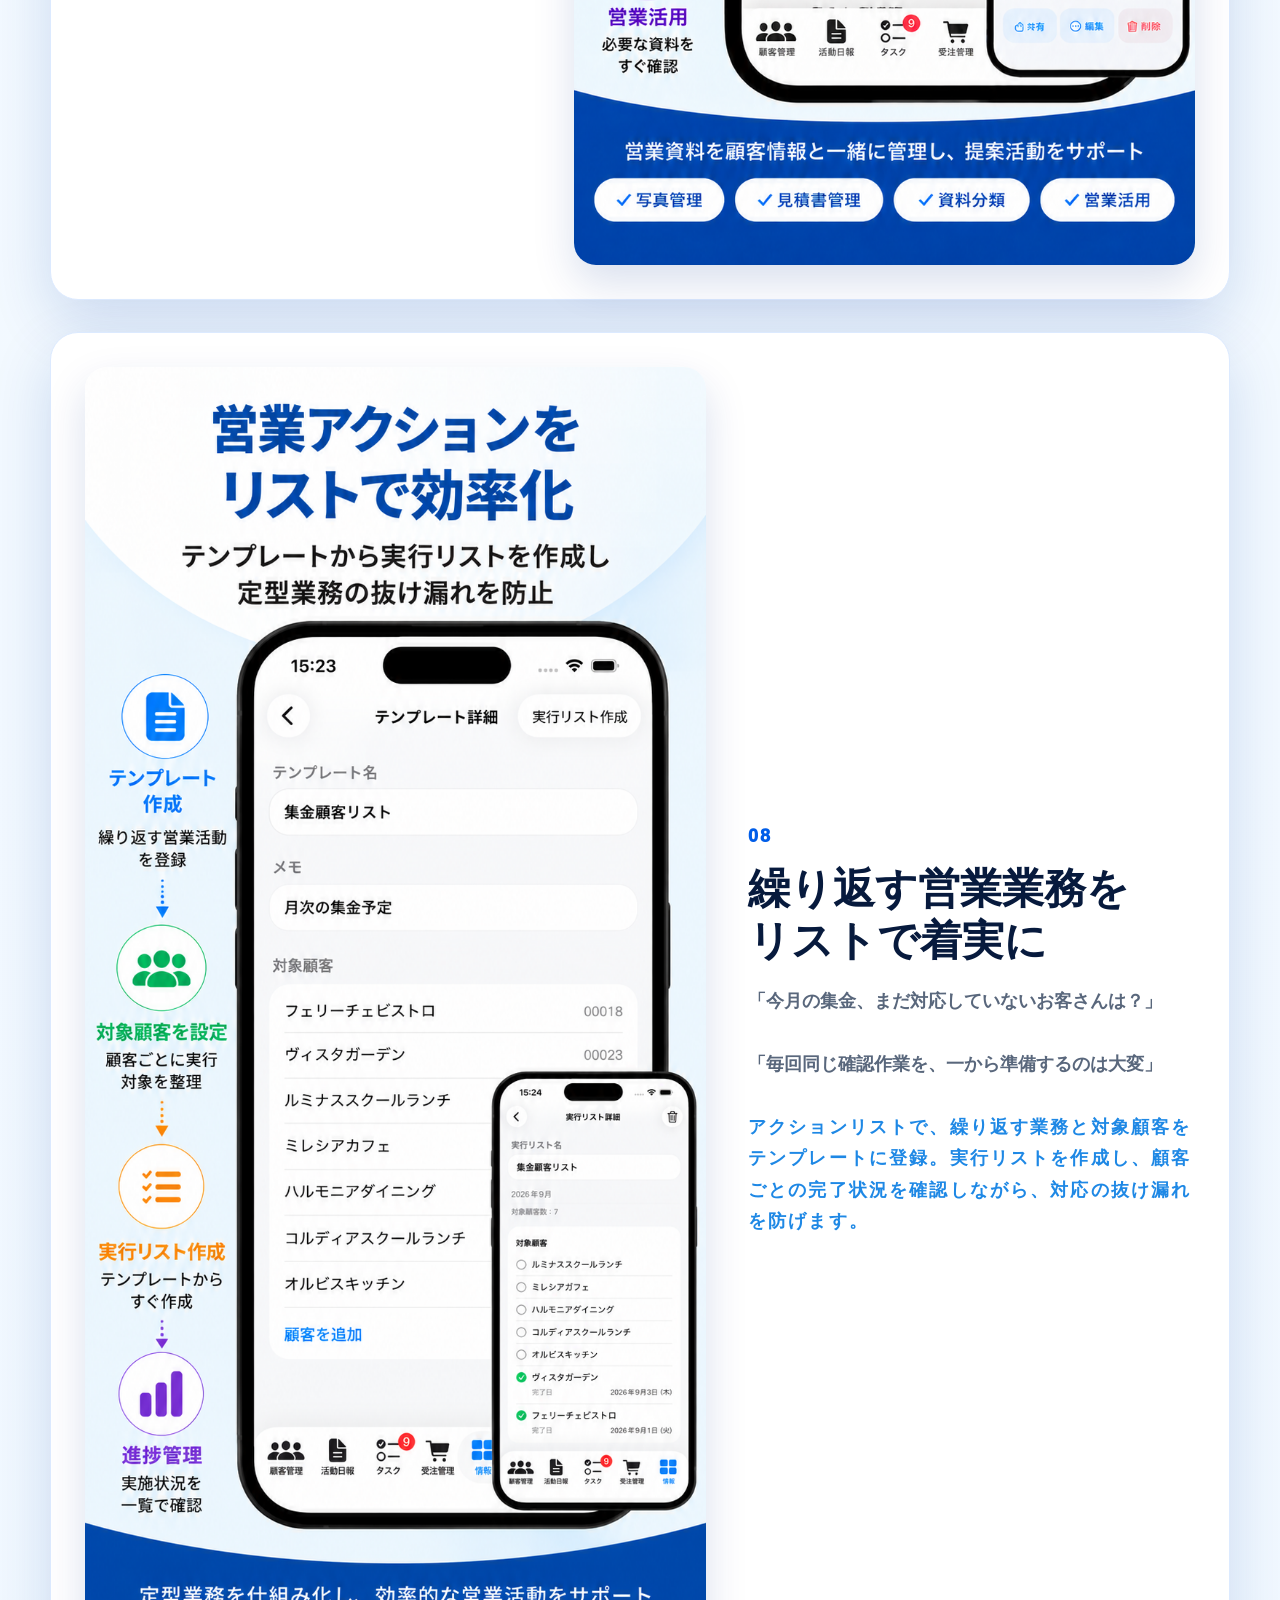
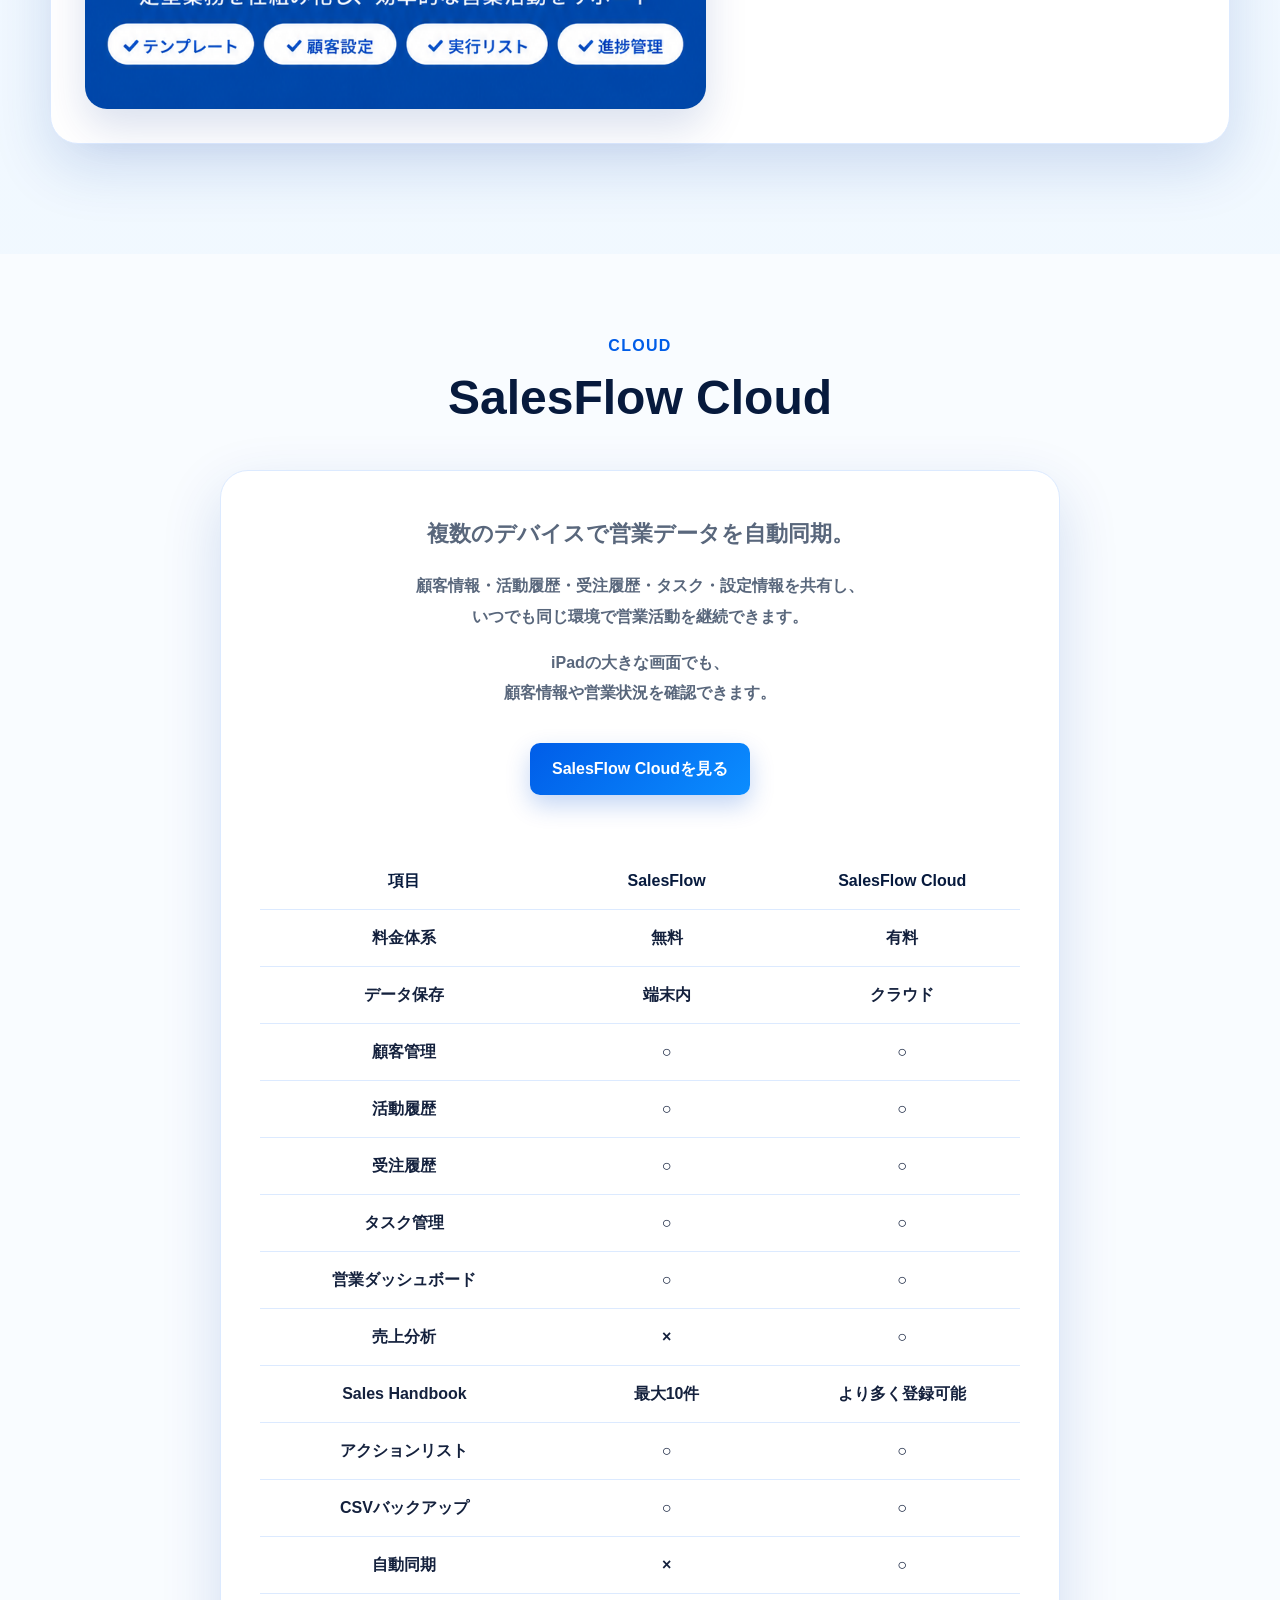
==== commit 3f7139cb: "Add files via upload" ====
--- a/index.html
+++ b/index.html
@@ -42,10 +42,10 @@
         </div>
 
         <div class="device-stage">
-          <img src="assets/customer.jpg" alt="顧客管理画面" class="device device-1" />
-          <img src="assets/activity.jpg" alt="活動履歴画面" class="device device-2" />
-          <img src="assets/order.jpg" alt="受注履歴画面" class="device device-3" />
-          <img src="assets/task.jpg" alt="タスク管理画面" class="device device-4" />
+          <img src="assets/01_customer_management.png" alt="顧客管理画面" class="device device-1" />
+          <img src="assets/02_activity_history.png" alt="活動履歴画面" class="device device-2" />
+          <img src="assets/03_sales_history.png" alt="受注履歴画面" class="device device-3" />
+          <img src="assets/04_task_management.png" alt="タスク管理画面" class="device device-4" />
         </div>
       </div>
     </section>
@@ -118,25 +118,25 @@
           <div class="screen-text">
             <span>00</span>
             <h3>顧客一覧で<br>顧客状況をひと目で確認</h3>
-            <p>「あのお客さん、有効な訪問時間は何時からだっけ？」<br><br>「思ったより時間に余裕が出来たけど、近くに有効な<br>ターゲットはいたかな？」<br><br><span style="color:#1E88E5;">ステータス・次回予定・訪問時間を一覧で確認し、次のアクションを逃さず管理できます。</span></p>
+            <p>「あのお客さん、有効な訪問時間は何時からだっけ？」<br><br>「思ったより時間に余裕が出来たけど、近くに有効な<br>ターゲットはいたかな？」<br><br><span style="color:#1E88E5;">ステータス・最終フォロー日・次回予定・対応可能時間帯を一覧で確認し、次のアクションを逃さず管理できます。</span></p>
           </div>
           <div class="screen-visual customer-visual">
-            <img class="main-screen" src="assets/00_customer_open.jpeg" alt="顧客一覧で顧客状況をひと目で確認する画面" />
+            <img class="main-screen" src="assets/00_customer_open_v46_2.png" alt="顧客一覧で顧客状況をひと目で確認する画面" />
             <div class="supplement-panels" aria-label="顧客一覧の補足画面">
               <figure>
-                <a href="assets/customer_search_v20.png" class="lightbox-link" data-caption="顧客検索"><img src="assets/customer_search_v20.png" alt="顧客検索画面" /></a>
+                <a href="assets/customer_search_v46_2.png" class="lightbox-link" data-caption="顧客検索"><img src="assets/customer_search_v46_2.png" alt="顧客検索画面" /></a>
                 <figcaption>検索</figcaption>
               </figure>
               <figure>
-                <a href="assets/customer_filter_v20.png" class="lightbox-link" data-caption="絞り込み"><img src="assets/customer_filter_v20.png" alt="ステータス絞り込み画面" /></a>
+                <a href="assets/customer_filter_v46_2.png" class="lightbox-link" data-caption="絞り込み"><img src="assets/customer_filter_v46_2.png" alt="ステータス絞り込み画面" /></a>
                 <figcaption>絞り込み</figcaption>
               </figure>
               <figure>
-                <a href="assets/customer_sort_v20.png" class="lightbox-link" data-caption="並び替え"><img src="assets/customer_sort_v20.png" alt="並び替え画面" /></a>
+                <a href="assets/customer_sort_v46_2.png" class="lightbox-link" data-caption="並び替え"><img src="assets/customer_sort_v46_2.png" alt="並び替え画面" /></a>
                 <figcaption>並び替え</figcaption>
               </figure>
               <figure>
-                <a href="assets/customer_add_1_v20.png" class="lightbox-link" data-caption="顧客登録"><img src="assets/customer_add_1_v20.png" alt="新規顧客登録画面" /></a>
+                <a href="assets/customer_add_v46_2.png" class="lightbox-link" data-caption="顧客登録"><img src="assets/customer_add_v46_2.png" alt="新規顧客登録画面" /></a>
                 <figcaption>顧客登録</figcaption>
               </figure>
             </div>
@@ -154,22 +154,22 @@
 顧客対応の流れを一目で確認できます。</span></p>
           </div>
           <div class="screen-visual customer-visual">
-            <img class="main-screen" src="assets/customer.jpg" alt="顧客管理の紹介画像" />
+            <img class="main-screen" src="assets/customer_main_v46_3.png" alt="顧客管理の紹介画像" />
             <div class="supplement-panels" aria-label="顧客管理の補足画面">
               <figure>
-                <a href="assets/detail_activity_v21.png" class="lightbox-link" data-caption="活動履歴"><img src="assets/detail_activity_v21.png" alt="活動履歴画面" /></a>
+                <a href="assets/detail_activity_v46_3.png" class="lightbox-link" data-caption="活動履歴"><img src="assets/detail_activity_v46_3.png" alt="活動履歴画面" /></a>
                 <figcaption>活動履歴</figcaption>
               </figure>
               <figure>
-                <a href="assets/detail_order_v21.png" class="lightbox-link" data-caption="受注一覧"><img src="assets/detail_order_v21.png" alt="受注一覧画面" /></a>
+                <a href="assets/detail_order_v46_3.png" class="lightbox-link" data-caption="受注一覧"><img src="assets/detail_order_v46_3.png" alt="受注一覧画面" /></a>
                 <figcaption>受注一覧</figcaption>
               </figure>
               <figure>
-                <a href="assets/detail_task_v21.png" class="lightbox-link" data-caption="関連タスク"><img src="assets/detail_task_v21.png" alt="関連タスク画面" /></a>
+                <a href="assets/detail_task_v46_3.png" class="lightbox-link" data-caption="関連タスク"><img src="assets/detail_task_v46_3.png" alt="関連タスク画面" /></a>
                 <figcaption>関連タスク</figcaption>
               </figure>
               <figure>
-                <a href="assets/detail_custom_v21.png" class="lightbox-link" data-caption="カスタム項目"><img src="assets/detail_custom_v21.png" alt="カスタム項目画面" /></a>
+                <a href="assets/detail_custom_v46_3.png" class="lightbox-link" data-caption="カスタム項目"><img src="assets/detail_custom_v46_3.png" alt="カスタム項目画面" /></a>
                 <figcaption>カスタム項目</figcaption>
               </figure>
             </div>
@@ -180,13 +180,13 @@
           <div class="screen-text">
             <span>02</span>
             <h3>活動履歴を<br>顧客ごとに管理</h3>
-            <p>「このお客さん、<br>最後に訪問したのはいつだっけ？」<br><br>
-「前回提案した内容を<br>もう一度確認したい」<br><br>
+            <p>「このお客さん、最後に訪問したのはいつだっけ？」<br><br>
+「前回提案した内容をもう一度確認したい」<br><br>
 <span style="color:#1E88E5;">訪問・提案・商談などの内容を記録。<br>
 前回の対応をすぐに確認し、<br>
 次回アプローチに活かせます。</span></p>
           </div>
-          <img src="assets/activity.jpg" alt="活動履歴の紹介画像" />
+          <img src="assets/activity_main_v46_4.png" alt="活動履歴の紹介画像" />
         </article>
 
         <article class="screen-card">
@@ -199,7 +199,7 @@
 <span style="color:#1E88E5;">受注内容や金額を記録し、<br>継続提案や追加提案に活用。<br>
 営業実績の蓄積をサポートします。</span></p>
           </div>
-          <img src="assets/order.jpg" alt="受注履歴の紹介画像" />
+          <img src="assets/order_main_v46_5.png" alt="受注履歴の紹介画像" />
         </article>
 
         <article class="screen-card reverse highlight">
@@ -208,28 +208,58 @@
             <h3>タスクを期限ごとに管理</h3>
             <p>「見積書作成、まだ終わってなかった！」<br><br>
 「今日対応する案件は何件あったかな？」<br><br>
-<span style="color:#1E88E5;">今日・期限切れ・今後・完了済みを見える化。<br>
+<span style="color:#1E88E5;">今日・明日・期限切れ・今後・完了済みを見える化。<br>
 分類・優先度・顧客連携で対応漏れを防ぎます。</span></p>
           </div>
-          <img src="assets/task.jpg" alt="タスク管理の紹介画像" />
+          <img src="assets/task_main_v46_6.png" alt="タスク管理の紹介画像" />
         </article>
 
         <article class="screen-card">
           <div class="screen-text">
             <span>05</span>
-            <h3>売上を見える化して分析</h3>
-            <p>売上実績や顧客別データを確認し、<br>営業活動の改善に活用できます。</p>
-          </div>
-          <img src="assets/dashboard.jpg" alt="売上分析の紹介画像" />
+            <h3>営業状況を<br>ひと目で把握</h3>
+            <p>「今月の売上は、目標まであとどれくらい？」<br><br>
+「今日フォローするお客さんは？」<br><br>
+<span style="color:#1E88E5;">売上の進捗や目標達成状況、<br>
+今日のフォロー・要対応の顧客をまとめて確認。<br>
+次に取るべき営業アクションにつなげられます。</span></p>
+          </div>
+          <img src="assets/dashboard_main_v46_7.png" alt="売上進捗や顧客のフォロー状況を確認できる営業ダッシュボードの紹介画像" />
         </article>
 
         <article class="screen-card reverse">
           <div class="screen-text">
             <span>06</span>
-            <h3>大切なデータを<br>安全に保存</h3>
-            <p>顧客・活動・受注・タスク情報をバックアップ。<br>機種変更や万が一のトラブルにも備えられます。</p>
-          </div>
-          <img src="assets/backup.jpg" alt="バックアップと復元の紹介画像" />
+            <h3>売上進捗を確認して<br>次の提案へ</h3>
+            <p>「売上は、昨年と比べてどう変わった？」<br><br>
+「今月、まだ注文をいただいていないお客さんは？」<br><br>
+<span style="color:#1E88E5;">売上実績・目標達成率・前年比を確認。<br>
+日別・顧客別の売上や、期間内の未受注顧客を把握し、次の提案やフォローに活かせます。</span></p>
+          </div>
+          <img src="assets/sales_analysis_main_v46_8.png" alt="売上実績・目標達成率・前年比や顧客別売上を確認できる売上進捗の紹介画像" />
+        </article>
+
+        <article class="screen-card">
+          <div class="screen-text">
+            <span>07</span>
+            <h3>営業資料をまとめて<br>必要なときにすぐ確認</h3>
+            <p>「前回の見積書、どこに保存したっけ？」<br><br>
+「このお客さんに見せたい写真を、すぐに開きたい」<br><br>
+<span style="color:#1E88E5;">Sales Handbookで、写真・見積書・提案資料を顧客情報と一緒に管理。資料名・顧客名・カテゴリで探せるので、商談に必要な資料をすぐに確認できます。</span><br><br>
+ローカル版では、資料を最大10件まで登録できます。</p>
+          </div>
+          <img src="assets/sales_handbook_main_v46_11.png" alt="写真・見積書・提案資料を顧客ごとに管理するSales Handbookの紹介画像" />
+        </article>
+
+        <article class="screen-card reverse">
+          <div class="screen-text">
+            <span>08</span>
+            <h3>繰り返す営業業務を<br>リストで着実に</h3>
+            <p>「今月の集金、まだ対応していないお客さんは？」<br><br>
+「毎回同じ確認作業を、一から準備するのは大変」<br><br>
+<span style="color:#1E88E5;">アクションリストで、繰り返す業務と対象顧客をテンプレートに登録。実行リストを作成し、顧客ごとの完了状況を確認しながら、対応の抜け漏れを防げます。</span></p>
+          </div>
+          <img src="assets/action_list_main_v46_10.png" alt="テンプレートから実行リストを作成し顧客ごとの完了状況を確認するアクションリストの紹介画像" />
         </article>
       </div>
     </section>
@@ -246,6 +276,7 @@
             顧客情報・活動履歴・受注履歴・タスク・設定情報を共有し、<br>
             いつでも同じ環境で営業活動を継続できます。
           </p>
+          <p>iPadの大きな画面でも、<br>顧客情報や営業状況を確認できます。</p>
           <a class="header-cta cloud-cta" href="https://apps.apple.com/us/app/%E5%96%B6%E6%A5%AD%E8%A8%98%E9%8C%B2%E3%82%A2%E3%83%97%E3%83%AA-salesflow-cloud/id6780770357" target="_blank" rel="noopener noreferrer">SalesFlow Cloudを見る</a>
           <div class="comparison-wrap">
             <table class="comparison-table">
@@ -261,9 +292,14 @@
                 <tr><td>活動履歴</td><td>○</td><td>○</td></tr>
                 <tr><td>受注履歴</td><td>○</td><td>○</td></tr>
                 <tr><td>タスク管理</td><td>○</td><td>○</td></tr>
+                <tr><td>営業ダッシュボード</td><td>○</td><td>○</td></tr>
+                <tr><td>売上分析</td><td>×</td><td>○</td></tr>
+                <tr><td>Sales Handbook</td><td>最大10件</td><td>より多く登録可能</td></tr>
+                <tr><td>アクションリスト</td><td>○</td><td>○</td></tr>
                 <tr><td>CSVバックアップ</td><td>○</td><td>○</td></tr>
                 <tr><td>自動同期</td><td>×</td><td>○</td></tr>
                 <tr><td>複数デバイスで同期</td><td>×</td><td>○</td></tr>
+                <tr><td>iPadでの利用</td><td>未確認</td><td>○（動作確認済み）</td></tr>
               </tbody>
             </table>
           </div>
@@ -291,10 +327,9 @@
         </details>
         <details>
           <summary>SalesFlowとSalesFlow Cloudの違いは？</summary>
-          <p>SalesFlow Cloudは営業データを自動同期し、<br>
-          複数のデバイスで同じ環境を利用できます。<br><br>
-          顧客情報・活動履歴・受注履歴・タスク・設定情報も共有されるため、<br>
-          複数端末で継続的に営業活動を行う方におすすめです。</p>
+          <p>SalesFlowは無料で利用でき、営業データを端末内に保存します。SalesFlow Cloudは有料で、クラウド保存と自動同期により、複数のデバイスで同じ営業データを利用できます。<br><br>
+          顧客管理・活動履歴・受注履歴・タスク管理・営業ダッシュボード・アクションリストは、どちらでも利用できます。<br><br>
+          Cloud版では売上分析も利用でき、iPadの大きな画面で顧客情報や営業状況を確認できます。Sales Handbookの資料登録は、SalesFlowでは最大10件、Cloud版ではより多くの登録が可能です。</p>
         </details>
 
       </div>
--- a/style.css
+++ b/style.css
@@ -1289,3 +1289,80 @@
     white-space: nowrap;
   }
 }
+
+
+/* ===== V45.4: Cloud比較表の表示崩れ修正 ===== */
+.cloud-section {
+  text-align: center;
+}
+
+.cloud-section .container,
+.cloud-section .narrow {
+  margin-left: auto !important;
+  margin-right: auto !important;
+}
+
+.cloud-box {
+  width: min(840px, 100%) !important;
+  margin: 0 auto !important;
+  text-align: center !important;
+}
+
+.comparison-wrap {
+  width: 100% !important;
+  max-width: 760px !important;
+  margin: 28px auto 0 !important;
+  overflow-x: auto !important;
+}
+
+.comparison-table {
+  width: 100% !important;
+  min-width: 640px !important;
+  margin: 0 auto !important;
+  border-collapse: collapse !important;
+  table-layout: fixed !important;
+  text-align: center !important;
+}
+
+.comparison-table th,
+.comparison-table td {
+  text-align: center !important;
+  vertical-align: middle !important;
+  padding: 14px 12px !important;
+  border-bottom: 1px solid var(--line) !important;
+  font-weight: 800 !important;
+  white-space: nowrap !important;
+}
+
+.comparison-table th:first-child,
+.comparison-table td:first-child {
+  width: 38% !important;
+  text-align: center !important;
+}
+
+.comparison-table th:nth-child(2),
+.comparison-table td:nth-child(2),
+.comparison-table th:nth-child(3),
+.comparison-table td:nth-child(3) {
+  width: 31% !important;
+  text-align: center !important;
+}
+
+@media(max-width:620px) {
+  .comparison-wrap {
+    max-width: 100% !important;
+    margin-top: 22px !important;
+    overflow-x: auto !important;
+    -webkit-overflow-scrolling: touch;
+  }
+
+  .comparison-table {
+    min-width: 560px !important;
+  }
+
+  .comparison-table th,
+  .comparison-table td {
+    font-size: 13px !important;
+    padding: 11px 8px !important;
+  }
+}
